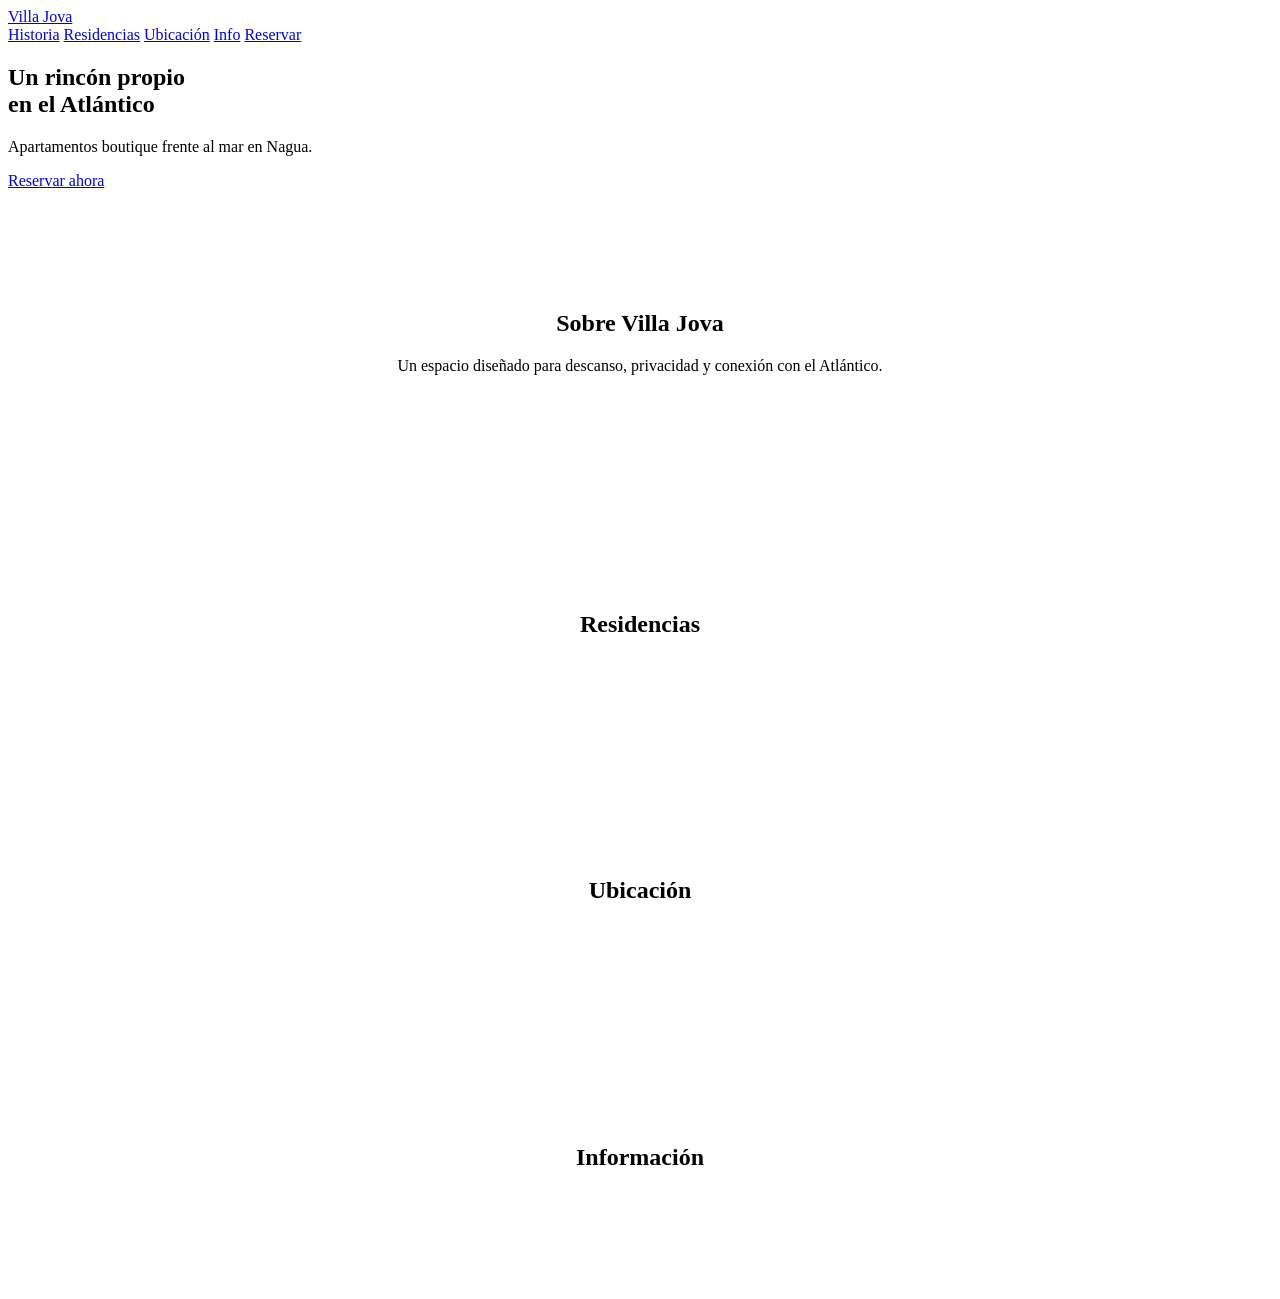
==== index.html @ b53f9304 "Add initial structure to index.html" ====
<body>

  <div id="nav"></div>
  <div id="hero"></div>
  <div id="about"></div>
  <div id="apartments"></div>
  <div id="location"></div>
  <div id="info"></div>

  <script src="assets/js/main.js"></script>

</body>
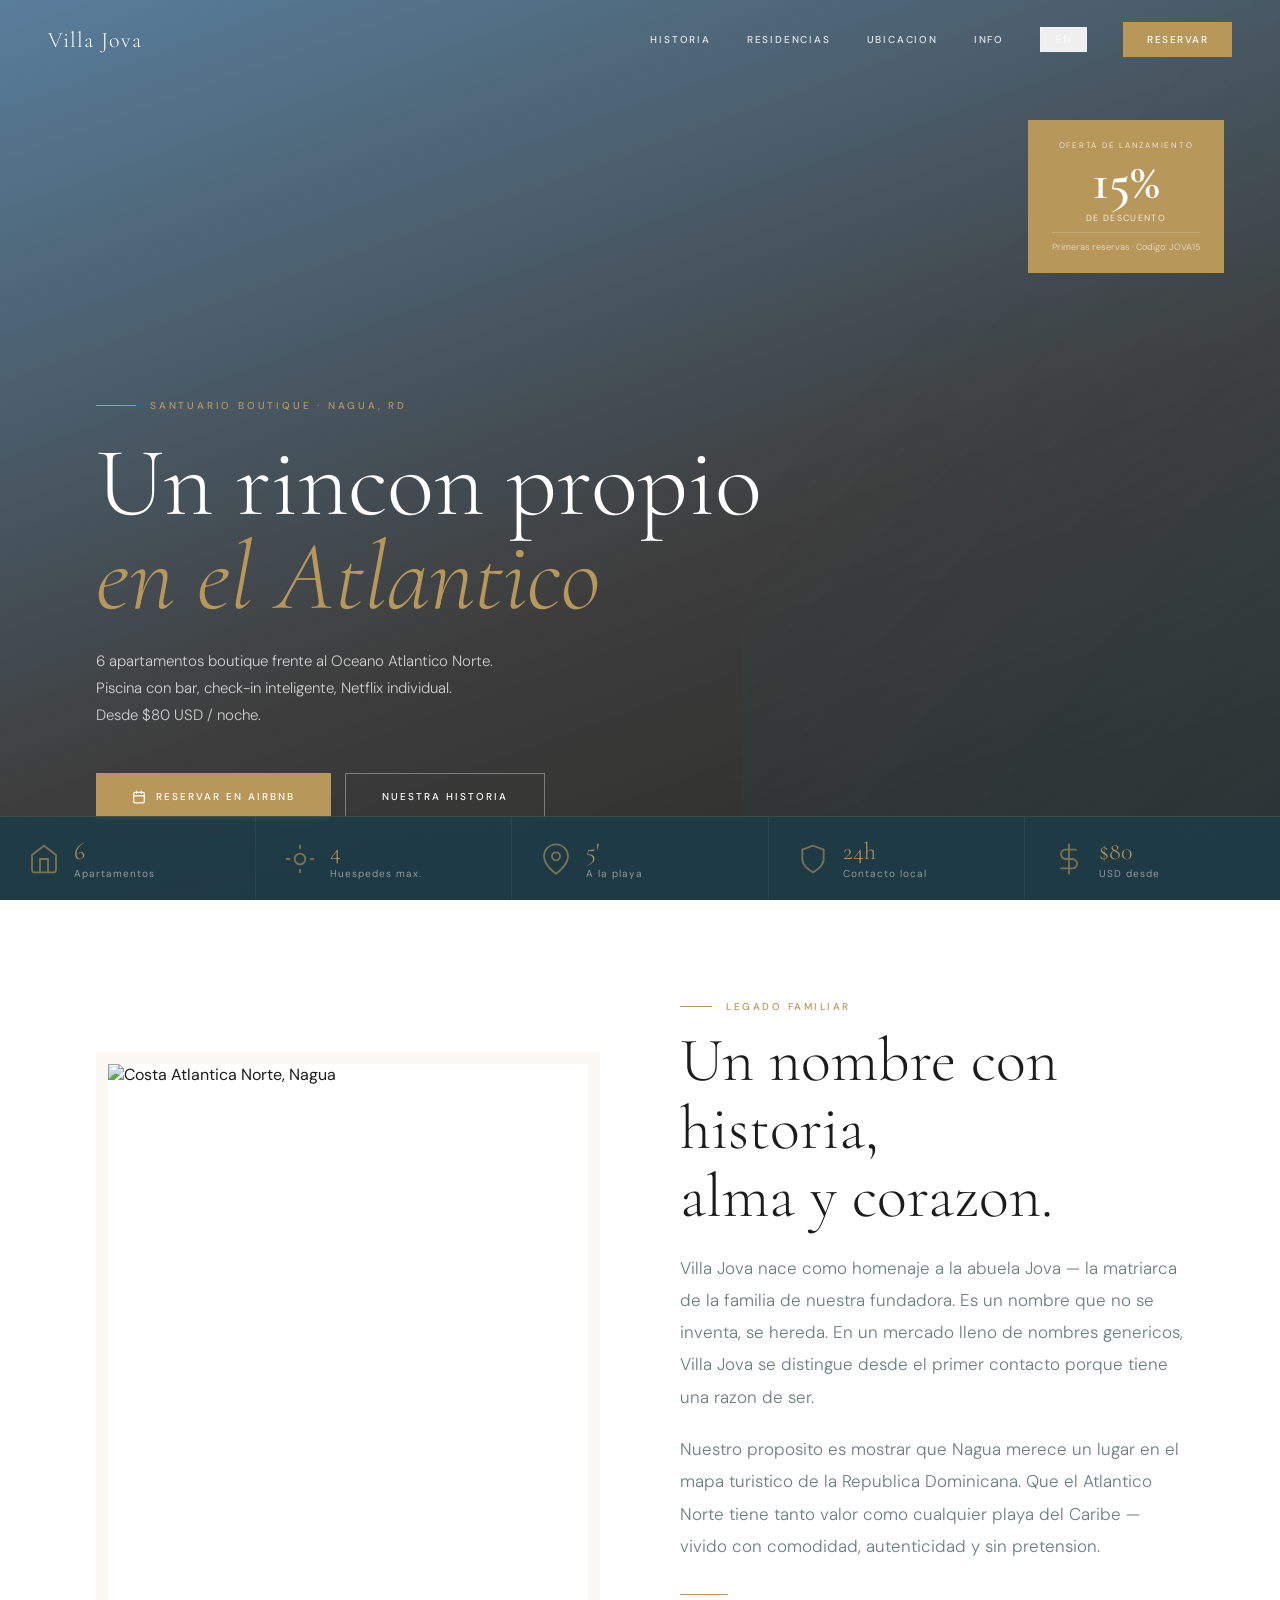
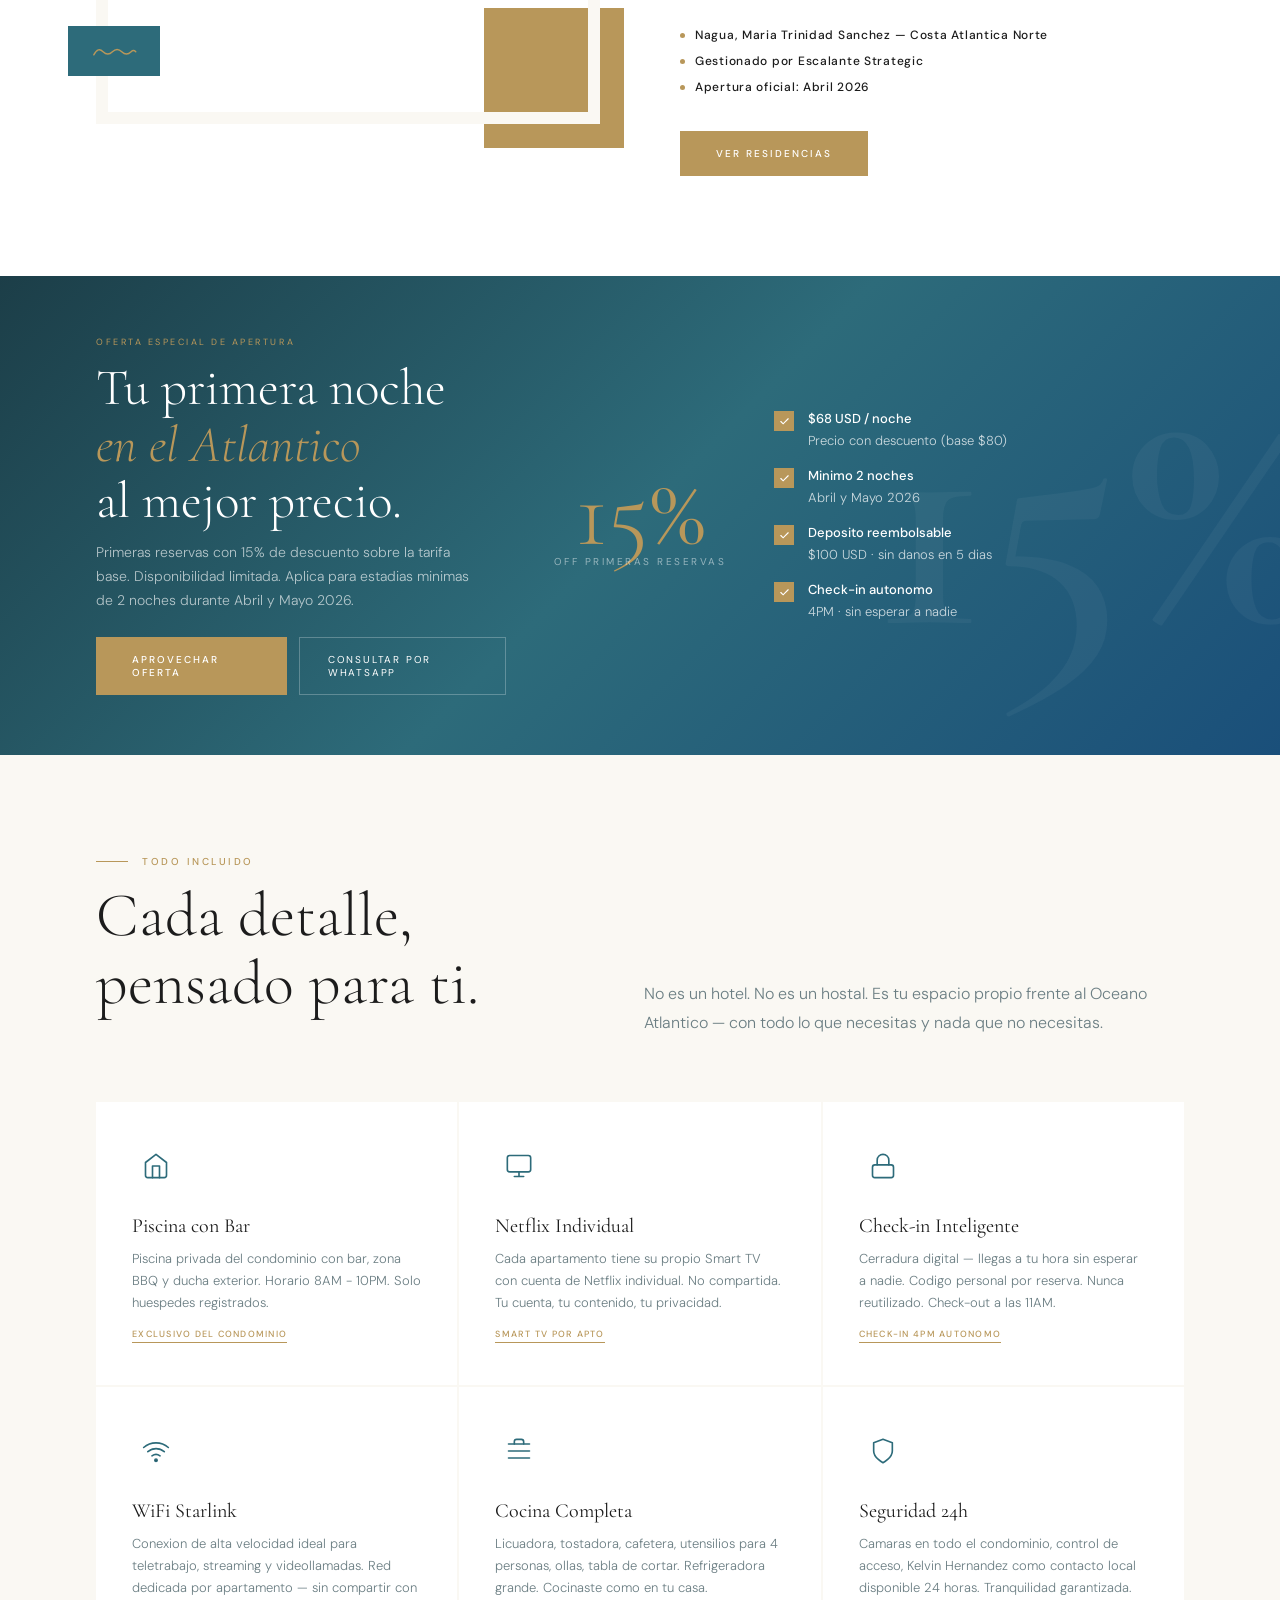
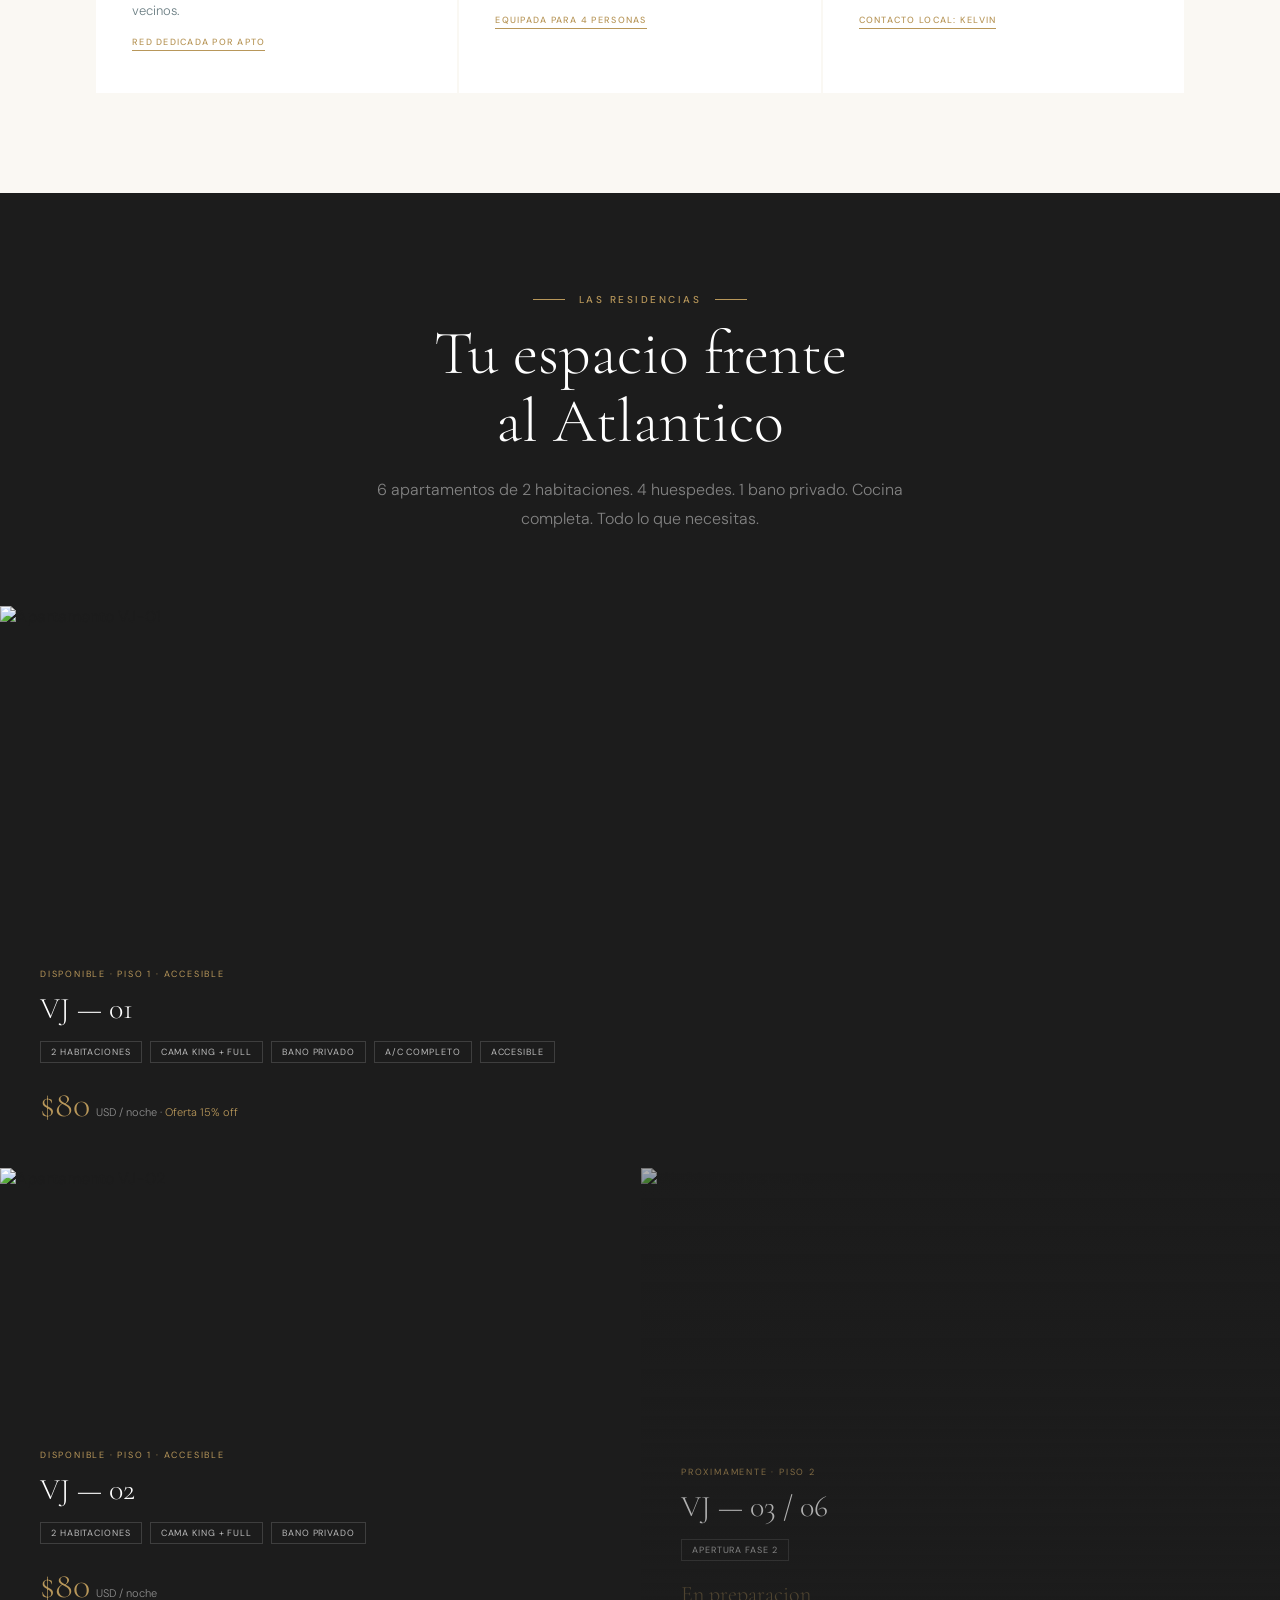
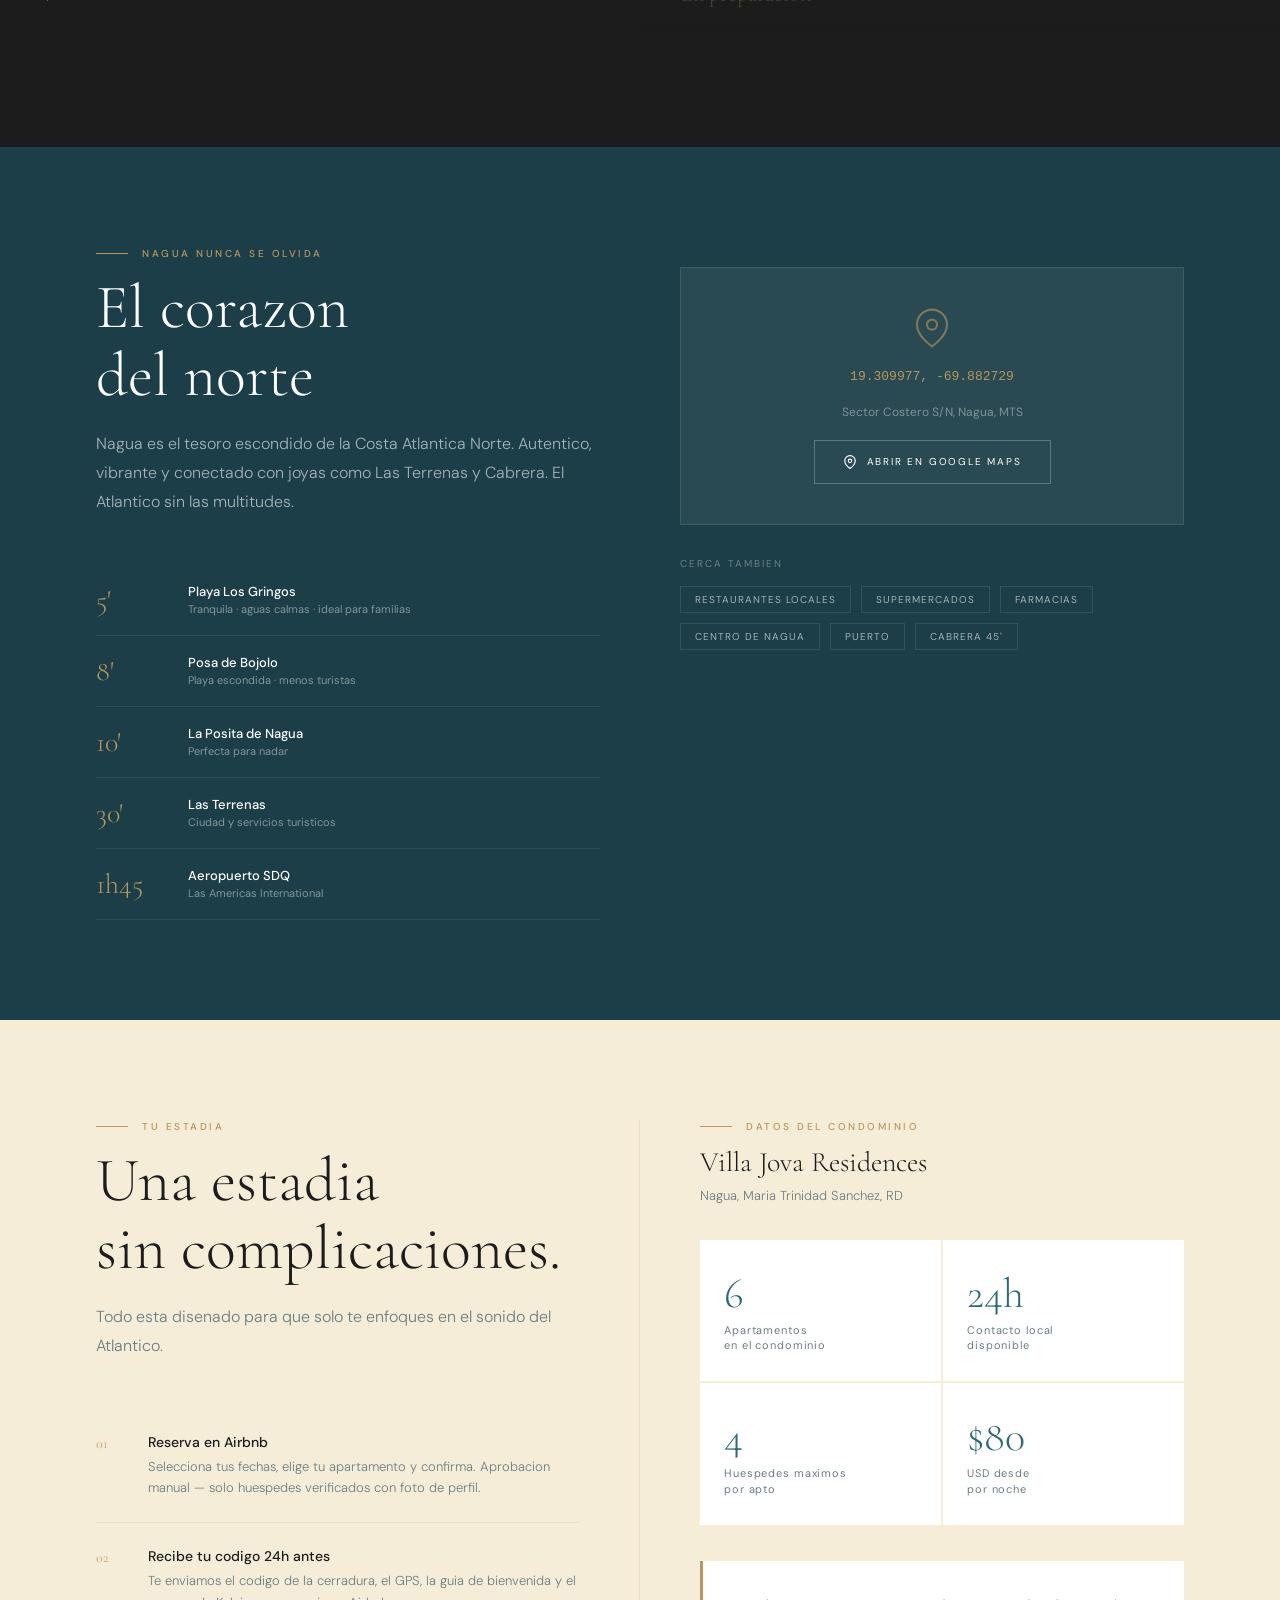
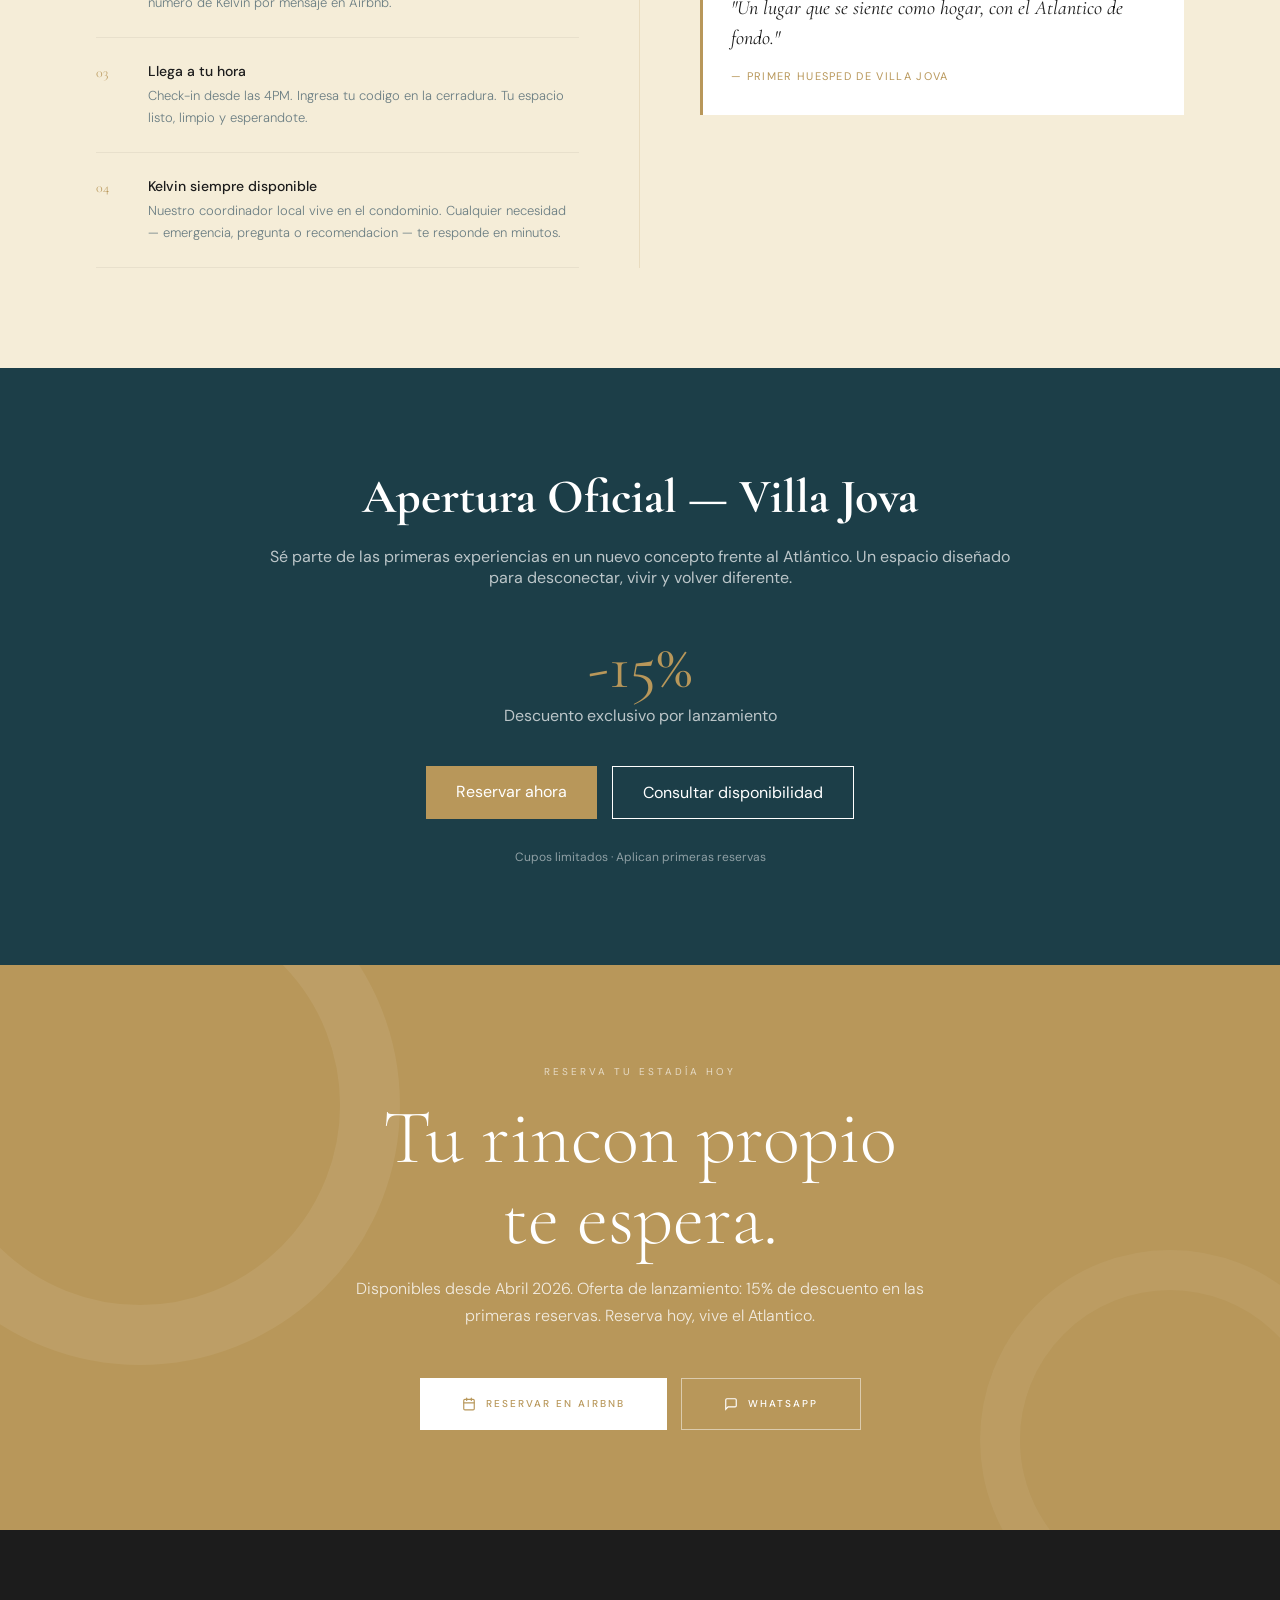
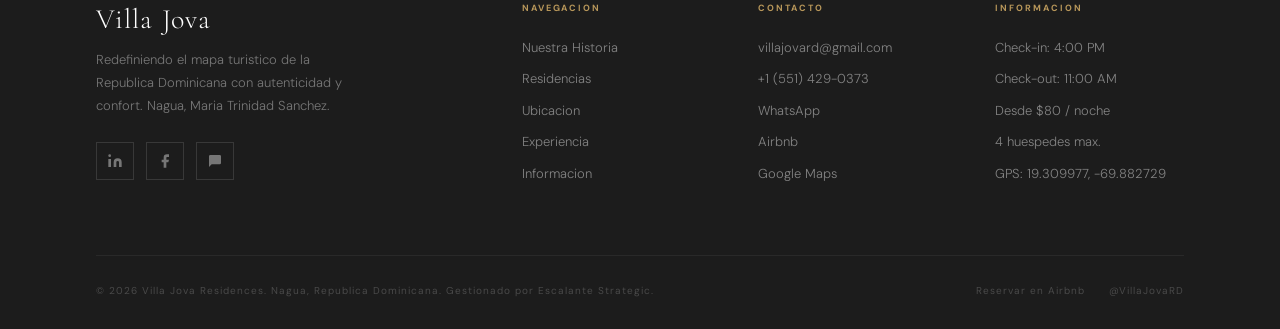
==== commit d5ca8e00: "Update index.html" ====
--- a/index.html
+++ b/index.html
@@ -1,12 +1,1123 @@
+<!DOCTYPE html>
+<html lang="es">
+<head>
+<meta charset="UTF-8">
+<meta name="viewport" content="width=device-width, initial-scale=1.0">
+<title>Villa Jova Residences — Nagua, República Dominicana</title>
+<link href="https://fonts.googleapis.com/css2?family=Cormorant+Garamond:ital,wght@0,300;0,400;0,600;1,300;1,400;1,600&family=DM+Sans:ital,opsz,wght@0,9..40,300;0,9..40,400;0,9..40,500;1,9..40,300&display=swap" rel="stylesheet">
+
+<style>
+:root{
+  --gold:#B8975A; --gold-l:#D4B27A; --gold-d:#8A6E3E;
+  --cream:#FAF8F3; --sand:#F5EDD8;
+  --teal:#2D6B7A; --teal-m:#4A7A8A; --teal-d:#1C3E48;
+  --navy:#1A4F7A; --dark:#1C1C1C; --gray:#6B7E83;
+  --white:#FFFFFF;
+  --serif:'Cormorant Garamond',Georgia,serif;
+  --sans:'DM Sans',system-ui,sans-serif;
+  --ease:cubic-bezier(.25,.46,.45,.94);
+}
+
+*{box-sizing:border-box;margin:0;padding:0}
+html{scroll-behavior:smooth;font-size:16px}
+body{font-family:var(--sans);background:var(--cream);color:var(--dark);overflow-x:hidden;-webkit-font-smoothing:antialiased}
+
+/* ── SCROLLBAR ── */
+::-webkit-scrollbar{width:3px}
+::-webkit-scrollbar-thumb{background:var(--gold)}
+
+/* ── NAV ── */
+#nav{
+  position:fixed;top:0;left:0;right:0;z-index:100;
+  padding:22px 48px;display:flex;align-items:center;justify-content:space-between;
+  transition:all .6s var(--ease);
+}
+#nav.scrolled{
+  background:rgba(250,248,243,.96);backdrop-filter:blur(16px);
+  padding:14px 48px;border-bottom:1px solid rgba(184,151,90,.15);
+}
+.nav-logo{font-family:var(--serif);font-size:22px;font-weight:300;color:var(--white);letter-spacing:.05em;text-decoration:none;transition:color .4s}
+#nav.scrolled .nav-logo{color:var(--dark)}
+.nav-links{display:flex;gap:36px;align-items:center}
+.nav-link{font-size:10px;font-weight:500;letter-spacing:.18em;text-transform:uppercase;color:rgba(255,255,255,.85);text-decoration:none;transition:color .3s;padding:4px 0;position:relative}
+.nav-link::after{content:'';position:absolute;bottom:-2px;left:0;width:0;height:1px;background:var(--gold);transition:width .3s}
+.nav-link:hover::after{width:100%}
+.nav-link:hover{color:var(--gold)}
+#nav.scrolled .nav-link{color:var(--dark)}
+#nav.scrolled .nav-link:hover{color:var(--gold)}
+.nav-lang{font-size:10px;font-weight:500;letter-spacing:.15em;text-transform:uppercase;color:rgba(255,255,255,.6);cursor:pointer;border:1px solid rgba(255,255,255,.25);padding:6px 14px;transition:all .3s}
+.nav-lang:hover{border-color:var(--gold);color:var(--gold)}
+#nav.scrolled .nav-lang{color:var(--dark);border-color:rgba(28,28,28,.2)}
+.nav-cta{font-size:10px;font-weight:500;letter-spacing:.15em;text-transform:uppercase;background:var(--gold);color:var(--white);border:none;padding:11px 24px;cursor:pointer;text-decoration:none;transition:background .3s}
+.nav-cta:hover{background:var(--gold-d)}
+.nav-ham{display:none;flex-direction:column;gap:5px;cursor:pointer;background:none;border:none;padding:4px}
+.nav-ham span{width:22px;height:1.5px;background:var(--white);transition:all .3s;display:block}
+#nav.scrolled .nav-ham span{background:var(--dark)}
+
+/* ── MOBILE MENU ── */
+#mobile-menu{
+  position:fixed;inset:0;background:var(--dark);z-index:200;
+  display:flex;flex-direction:column;align-items:center;justify-content:center;gap:40px;
+  transform:translateX(100%);transition:transform .5s var(--ease);
+}
+#mobile-menu.open{transform:translateX(0)}
+.mobile-link{font-family:var(--serif);font-size:42px;font-weight:300;color:var(--white);text-decoration:none;letter-spacing:.04em;opacity:.7;transition:opacity .3s}
+.mobile-link:hover{opacity:1;color:var(--gold)}
+.mobile-close{position:absolute;top:28px;right:32px;background:none;border:none;color:var(--white);font-size:28px;cursor:pointer;opacity:.6}
+.mobile-close:hover{opacity:1}
+.mobile-socials{display:flex;gap:20px;margin-top:16px}
+.mobile-soc-link{font-size:10px;letter-spacing:.18em;text-transform:uppercase;color:rgba(255,255,255,.4);text-decoration:none;transition:color .3s}
+.mobile-soc-link:hover{color:var(--gold)}
+
+/* ── HERO ── */
+#hero{
+  position:relative;height:100vh;min-height:640px;
+  display:flex;align-items:flex-end;overflow:hidden;
+}
+.hero-bg{
+  position:absolute;inset:0;
+  background:
+    linear-gradient(160deg, rgba(26,79,122,.72) 0%, rgba(28,28,28,.85) 60%, rgba(28,28,28,.95) 100%),
+    url('https://images.unsplash.com/photo-1519046904884-53103b34b206?auto=format&fit=crop&w=2000&q=80') center/cover no-repeat;
+  animation:heroZoom 20s ease-out forwards;
+}
+@keyframes heroZoom{0%{transform:scale(1.08)}100%{transform:scale(1)}}
+
+/* Diagonal teal accent */
+.hero-accent{
+  position:absolute;right:0;bottom:0;width:42%;height:100%;
+  background:linear-gradient(135deg,transparent 35%,rgba(45,107,122,.18) 100%);
+  pointer-events:none;
+}
+/* Wave ornament */
+.hero-wave{position:absolute;bottom:60px;right:56px;opacity:.5}
+
+.hero-inner{
+  position:relative;z-index:2;
+  width:100%;max-width:1200px;margin:0 auto;
+  padding:0 56px 80px;
+}
+.hero-eyebrow{
+  display:flex;align-items:center;gap:14px;margin-bottom:24px;
+  opacity:0;animation:fadeUp .9s var(--ease) .3s forwards;
+}
+.hero-line{width:40px;height:1px;background:var(--gold)}
+.hero-tag{font-size:10px;font-weight:500;letter-spacing:.28em;text-transform:uppercase;color:var(--gold)}
+.hero-title{
+  font-family:var(--serif);font-size:clamp(58px,8vw,98px);font-weight:300;
+  color:var(--white);line-height:.96;margin-bottom:24px;
+  opacity:0;animation:fadeUp .9s var(--ease) .5s forwards;
+}
+.hero-title em{display:block;font-style:italic;color:var(--gold)}
+.hero-sub{
+  font-size:15px;font-weight:300;color:rgba(255,255,255,.75);
+  max-width:400px;line-height:1.8;margin-bottom:44px;
+  opacity:0;animation:fadeUp .9s var(--ease) .7s forwards;
+}
+.hero-ctas{
+  display:flex;gap:14px;flex-wrap:wrap;
+  opacity:0;animation:fadeUp .9s var(--ease) .9s forwards;
+}
+.btn-gold{
+  display:inline-flex;align-items:center;gap:10px;
+  background:var(--gold);color:var(--white);border:none;
+  padding:16px 36px;font-size:10px;font-weight:500;letter-spacing:.2em;text-transform:uppercase;
+  cursor:pointer;text-decoration:none;transition:background .3s;
+}
+.btn-gold:hover{background:var(--gold-d)}
+.btn-outline{
+  display:inline-flex;align-items:center;gap:10px;
+  background:transparent;color:var(--white);
+  border:1px solid rgba(255,255,255,.35);
+  padding:16px 36px;font-size:10px;font-weight:500;letter-spacing:.2em;text-transform:uppercase;
+  cursor:pointer;text-decoration:none;transition:all .3s;
+}
+.btn-outline:hover{border-color:var(--gold);color:var(--gold)}
+
+/* Launch offer badge */
+.launch-badge{
+  position:absolute;top:120px;right:56px;z-index:5;
+  background:var(--gold);padding:20px 24px;text-align:center;
+  animation:fadeIn 1s var(--ease) 1.2s both;
+}
+.launch-badge .lb-tag{font-size:8px;letter-spacing:.22em;text-transform:uppercase;color:rgba(255,255,255,.75);margin-bottom:6px}
+.launch-badge .lb-pct{font-family:var(--serif);font-size:52px;font-weight:600;color:var(--white);line-height:1}
+.launch-badge .lb-off{font-size:9px;letter-spacing:.15em;text-transform:uppercase;color:rgba(255,255,255,.8);margin-top:4px}
+.launch-badge .lb-note{font-size:9px;color:rgba(255,255,255,.6);margin-top:8px;padding-top:8px;border-top:1px solid rgba(255,255,255,.2)}
+
+/* Stats bar */
+.hero-stats{
+  position:absolute;bottom:0;left:0;right:0;z-index:5;
+  background:rgba(28,60,72,.88);backdrop-filter:blur(12px);
+  display:flex;border-top:1px solid rgba(184,151,90,.2);
+}
+.hero-stat{
+  flex:1;padding:20px 28px;display:flex;align-items:center;gap:14px;
+  border-right:1px solid rgba(255,255,255,.06);
+}
+.hero-stat:last-child{border-right:none}
+.hs-icon{width:32px;height:32px;opacity:.6}
+.hs-num{font-family:var(--serif);font-size:24px;font-weight:300;color:var(--gold)}
+.hs-label{font-size:10px;letter-spacing:.1em;color:rgba(255,255,255,.5);margin-top:1px}
+
+@keyframes fadeUp{from{opacity:0;transform:translateY(28px)}to{opacity:1;transform:translateY(0)}}
+@keyframes fadeIn{from{opacity:0}to{opacity:1}}
+
+/* ── SECTIONS COMMON ── */
+.section{padding:100px 0}
+.section-inner{max-width:1200px;margin:0 auto;padding:0 56px}
+.eyebrow{display:flex;align-items:center;gap:14px;margin-bottom:14px}
+.eyebrow-line{width:32px;height:1px;background:var(--gold)}
+.eyebrow-text{font-size:10px;font-weight:500;letter-spacing:.25em;text-transform:uppercase;color:var(--gold)}
+.section-title{font-family:var(--serif);font-size:clamp(40px,5vw,62px);font-weight:300;line-height:1.1;margin-bottom:20px}
+.section-body{font-size:16px;font-weight:300;color:var(--gray);line-height:1.8;max-width:540px}
+
+/* reveal */
+.reveal{opacity:0;transform:translateY(32px);transition:opacity .8s var(--ease),transform .8s var(--ease)}
+.reveal.visible{opacity:1;transform:translateY(0)}
+.reveal-left{opacity:0;transform:translateX(-32px);transition:opacity .8s var(--ease),transform .8s var(--ease)}
+.reveal-left.visible{opacity:1;transform:translateX(0)}
+.reveal-right{opacity:0;transform:translateX(32px);transition:opacity .8s var(--ease),transform .8s var(--ease)}
+.reveal-right.visible{opacity:1;transform:translateX(0)}
+
+/* ── ABOUT / HERITAGE ── */
+#about{background:var(--white)}
+.about-grid{display:grid;grid-template-columns:1fr 1fr;gap:80px;align-items:center}
+.about-img-wrap{position:relative}
+.about-img{
+  width:100%;aspect-ratio:3/4;object-fit:cover;
+  border:12px solid var(--cream);
+  display:block;
+}
+.about-gold-block{position:absolute;bottom:-24px;right:-24px;width:140px;height:140px;background:var(--gold);z-index:-1}
+.about-content .section-title{color:var(--dark)}
+.about-text{font-size:17px;font-weight:300;color:var(--gray);line-height:1.9;margin-bottom:20px}
+.about-divider{width:48px;height:1px;background:var(--gold);margin:32px 0}
+.about-detail{display:flex;align-items:center;gap:10px;margin-bottom:10px}
+.about-detail-dot{width:5px;height:5px;border-radius:50%;background:var(--gold);flex-shrink:0}
+.about-detail-text{font-size:12px;letter-spacing:.06em;color:var(--dark);font-weight:500}
+
+/* ── LAUNCH OFFER BANNER ── */
+#launch{
+  background:linear-gradient(135deg,var(--teal-d) 0%,var(--teal) 50%,var(--navy) 100%);
+  padding:60px 0;position:relative;overflow:hidden;
+}
+#launch::before{
+  content:'15%';font-family:var(--serif);font-size:340px;font-weight:600;
+  color:rgba(255,255,255,.04);position:absolute;right:-40px;top:50%;
+  transform:translateY(-50%);line-height:1;pointer-events:none;
+}
+.launch-inner{
+  max-width:1200px;margin:0 auto;padding:0 56px;
+  display:grid;grid-template-columns:1fr auto 1fr;gap:48px;align-items:center;
+}
+.launch-left{}
+.launch-tag{font-size:9px;letter-spacing:.28em;text-transform:uppercase;color:var(--gold);margin-bottom:12px;display:block}
+.launch-title{font-family:var(--serif);font-size:clamp(32px,4vw,52px);font-weight:300;color:var(--white);line-height:1.1;margin-bottom:12px}
+.launch-title em{font-style:italic;color:var(--gold)}
+.launch-desc{font-size:14px;font-weight:300;color:rgba(255,255,255,.65);line-height:1.7;max-width:380px}
+.launch-center{text-align:center}
+.launch-pct{font-family:var(--serif);font-size:100px;font-weight:300;color:var(--gold);line-height:1}
+.launch-off{font-size:10px;letter-spacing:.25em;text-transform:uppercase;color:rgba(255,255,255,.5);margin-top:-8px}
+.launch-right{display:flex;flex-direction:column;gap:16px;align-items:flex-start}
+.launch-item{display:flex;align-items:flex-start;gap:14px}
+.launch-item-icon{width:20px;height:20px;background:var(--gold);flex-shrink:0;margin-top:2px;display:flex;align-items:center;justify-content:center}
+.launch-item-icon svg{width:11px;height:11px;stroke:var(--white);fill:none;stroke-width:2.5;stroke-linecap:round}
+.launch-item-text{font-size:13px;font-weight:300;color:rgba(255,255,255,.75);line-height:1.5}
+.launch-item-text strong{display:block;color:var(--white);font-weight:500;margin-bottom:2px}
+.launch-cta-wrap{display:flex;gap:12px;margin-top:24px}
+
+/* ── AMENITIES ── */
+#amenities{background:var(--cream)}
+.amenities-header{display:flex;justify-content:space-between;align-items:flex-end;margin-bottom:64px}
+.amenities-header .section-body{margin-bottom:0}
+.amenities-grid{display:grid;grid-template-columns:repeat(3,1fr);gap:2px}
+.amenity-card{
+  background:var(--white);padding:40px 36px;
+  border-bottom:2px solid transparent;
+  transition:border-color .3s,background .4s,transform .4s;
+  cursor:default;position:relative;overflow:hidden;
+}
+.amenity-card::before{
+  content:'';position:absolute;bottom:0;left:0;right:0;height:2px;
+  background:var(--gold);transform:scaleX(0);transform-origin:left;
+  transition:transform .4s var(--ease);
+}
+.amenity-card:hover::before{transform:scaleX(1)}
+.amenity-card:hover{transform:translateY(-4px)}
+.amenity-icon{
+  width:48px;height:48px;margin-bottom:24px;
+  display:flex;align-items:center;justify-content:center;
+}
+.amenity-icon svg{width:28px;height:28px;stroke:var(--teal);fill:none;stroke-width:1.4;stroke-linecap:round;stroke-linejoin:round}
+.amenity-title{font-family:var(--serif);font-size:20px;font-weight:400;color:var(--dark);margin-bottom:10px}
+.amenity-text{font-size:13px;font-weight:300;color:var(--gray);line-height:1.7}
+.amenity-highlight{
+  display:inline-block;margin-top:14px;
+  font-size:9px;font-weight:500;letter-spacing:.14em;text-transform:uppercase;
+  color:var(--gold);border-bottom:1px solid var(--gold);padding-bottom:2px;
+}
+
+/* ── APARTMENTS ── */
+#apartments{background:var(--dark);padding:100px 0}
+.apts-header{text-align:center;margin-bottom:72px}
+.apts-header .section-title{color:var(--white)}
+.apts-header .section-body{color:rgba(255,255,255,.5);margin:0 auto}
+.apts-grid{display:grid;grid-template-columns:1fr 1fr;gap:2px}
+.apt-card{position:relative;overflow:hidden;aspect-ratio:4/3}
+.apt-img{width:100%;height:100%;object-fit:cover;transition:transform 6s var(--ease)}
+.apt-card:hover .apt-img{transform:scale(1.06)}
+.apt-overlay{
+  position:absolute;inset:0;
+  background:linear-gradient(0deg,rgba(28,28,28,.92) 0%,rgba(28,28,28,.3) 50%,transparent 100%);
+}
+.apt-content{position:absolute;bottom:0;left:0;right:0;padding:40px}
+.apt-tag{font-size:9px;letter-spacing:.2em;text-transform:uppercase;color:var(--gold);margin-bottom:10px}
+.apt-name{font-family:var(--serif);font-size:30px;font-weight:300;color:var(--white);margin-bottom:14px}
+.apt-features{display:flex;flex-wrap:wrap;gap:8px;margin-bottom:20px}
+.apt-feat{
+  font-size:9px;letter-spacing:.1em;text-transform:uppercase;
+  color:rgba(255,255,255,.7);
+  border:1px solid rgba(255,255,255,.15);
+  padding:4px 10px;
+}
+.apt-price{
+  display:flex;align-items:baseline;gap:6px;
+}
+.apt-price-num{font-family:var(--serif);font-size:36px;font-weight:300;color:var(--gold)}
+.apt-price-label{font-size:11px;color:rgba(255,255,255,.5);font-weight:300}
+.apt-book{
+  position:absolute;top:28px;right:28px;
+  background:var(--gold);color:var(--white);
+  font-size:9px;letter-spacing:.16em;text-transform:uppercase;
+  padding:10px 18px;text-decoration:none;
+  opacity:0;transform:translateY(-8px);
+  transition:opacity .3s,transform .3s;
+}
+.apt-card:hover .apt-book{opacity:1;transform:translateY(0)}
+/* Full-width feature apt */
+.apt-card.featured{grid-column:span 2;aspect-ratio:16/7}
+.apt-card.coming{opacity:.65}
+
+/* ── LOCATION ── */
+#location{background:var(--teal-d);padding:100px 0;overflow:hidden;position:relative}
+#location::after{
+  content:'';position:absolute;right:-100px;top:0;bottom:0;width:50%;
+  background:url('https://images.unsplash.com/photo-1519046904884-53103b34b206?auto=format&fit=crop&w=1200&q=80') center/cover no-repeat;
+  opacity:.22;
+}
+.loc-grid{display:grid;grid-template-columns:1fr 1fr;gap:80px;align-items:start;position:relative;z-index:2}
+.loc-left .section-title{color:var(--white)}
+.loc-left .section-body{color:rgba(255,255,255,.6)}
+.loc-beaches{margin-top:48px;display:flex;flex-direction:column;gap:0}
+.beach-item{
+  display:flex;align-items:center;gap:20px;
+  padding:18px 0;border-bottom:1px solid rgba(255,255,255,.08);
+}
+.beach-time{
+  font-family:var(--serif);font-size:28px;font-weight:300;
+  color:var(--gold);min-width:72px;
+}
+.beach-name{font-size:13px;font-weight:500;color:var(--white)}
+.beach-desc{font-size:11px;color:rgba(255,255,255,.45);margin-top:2px}
+.loc-right{padding-top:20px}
+.loc-map-placeholder{
+  background:rgba(255,255,255,.06);border:1px solid rgba(255,255,255,.1);
+  padding:40px;text-align:center;margin-bottom:28px;
+}
+.map-pin-icon{margin:0 auto 16px;width:40px;height:40px;opacity:.6}
+.map-coords{font-family:'Courier New',monospace;font-size:13px;color:var(--gold);margin-bottom:20px}
+.btn-teal-outline{
+  display:inline-flex;align-items:center;gap:10px;
+  border:1px solid rgba(255,255,255,.25);color:var(--white);
+  font-size:10px;letter-spacing:.18em;text-transform:uppercase;
+  padding:14px 28px;text-decoration:none;transition:all .3s;background:none;cursor:pointer;
+}
+.btn-teal-outline:hover{border-color:var(--gold);color:var(--gold)}
+.loc-near{margin-top:32px}
+.loc-near-title{font-size:10px;letter-spacing:.2em;text-transform:uppercase;color:rgba(255,255,255,.35);margin-bottom:16px}
+.loc-near-items{display:flex;flex-wrap:wrap;gap:10px}
+.loc-pill{
+  font-size:10px;letter-spacing:.1em;text-transform:uppercase;
+  color:rgba(255,255,255,.6);border:1px solid rgba(255,255,255,.1);
+  padding:6px 14px;
+}
+
+/* ── EXPERIENCE ── */
+#experience{background:var(--sand);padding:100px 0}
+.exp-grid{display:grid;grid-template-columns:1fr 1fr;gap:0}
+.exp-left{padding-right:60px;border-right:1px solid rgba(184,151,90,.2)}
+.exp-steps{margin-top:48px;display:flex;flex-direction:column;gap:0}
+.exp-step{
+  display:flex;gap:24px;padding:24px 0;
+  border-bottom:1px solid rgba(28,28,28,.06);
+  transition:padding-left .3s;
+}
+.exp-step:hover{padding-left:8px}
+.exp-step-num{
+  font-family:var(--serif);font-size:14px;font-weight:300;
+  color:var(--gold);min-width:28px;padding-top:2px;
+}
+.exp-step-title{font-size:14px;font-weight:500;color:var(--dark);margin-bottom:5px}
+.exp-step-text{font-size:13px;font-weight:300;color:var(--gray);line-height:1.65}
+.exp-right{padding-left:60px;display:flex;flex-direction:column;gap:0}
+.exp-right .eyebrow{margin-bottom:12px}
+.exp-facts{margin-top:36px;display:grid;grid-template-columns:1fr 1fr;gap:2px}
+.exp-fact{background:var(--white);padding:28px 24px}
+.exp-fact-num{font-family:var(--serif);font-size:42px;font-weight:300;color:var(--teal)}
+.exp-fact-label{font-size:11px;letter-spacing:.08em;color:var(--gray);margin-top:4px;line-height:1.4}
+.guest-msg{
+  margin-top:36px;background:var(--white);padding:32px 28px;
+  border-left:3px solid var(--gold);
+}
+.gm-quote{font-family:var(--serif);font-size:20px;font-style:italic;color:var(--dark);line-height:1.5;margin-bottom:16px}
+.gm-author{font-size:11px;letter-spacing:.12em;text-transform:uppercase;color:var(--gold)}
+
+/* ── TESTIMONIALS ── */
+#reviews{background:var(--dark);padding:80px 0}
+.reviews-grid{display:grid;grid-template-columns:repeat(3,1fr);gap:2px}
+.review-card{background:rgba(255,255,255,.04);padding:40px 32px;border-top:1px solid rgba(184,151,90,.0);transition:border-color .3s,background .3s}
+.review-card:hover{background:rgba(255,255,255,.07);border-top-color:var(--gold)}
+.review-stars{display:flex;gap:4px;margin-bottom:20px}
+.star{width:12px;height:12px;fill:var(--gold)}
+.review-text{font-family:var(--serif);font-size:18px;font-style:italic;font-weight:300;color:rgba(255,255,255,.8);line-height:1.6;margin-bottom:24px}
+.review-author{font-size:10px;letter-spacing:.15em;text-transform:uppercase;color:var(--gold)}
+.review-city{font-size:10px;color:rgba(255,255,255,.3);margin-top:3px}
+.reviews-cta{text-align:center;margin-top:48px}
+.reviews-note{font-size:12px;color:rgba(255,255,255,.3);margin-top:12px}
+
+/* ── INFO GRID FOR GUESTS ── */
+#info{background:var(--cream);padding:100px 0}
+.info-grid{display:grid;grid-template-columns:repeat(4,1fr);gap:2px}
+.info-card{background:var(--white);padding:36px 28px}
+.info-card-icon{width:36px;height:36px;margin-bottom:20px}
+.info-card-icon svg{width:36px;height:36px;stroke:var(--teal);fill:none;stroke-width:1.3;stroke-linecap:round}
+.info-card-title{font-family:var(--serif);font-size:18px;color:var(--dark);margin-bottom:14px}
+.info-item{display:flex;justify-content:space-between;align-items:baseline;padding:6px 0;border-bottom:1px solid var(--sand)}
+.info-item:last-child{border-bottom:none}
+.info-label{font-size:11px;font-weight:300;color:var(--gray)}
+.info-value{font-size:11px;font-weight:500;color:var(--dark);text-align:right}
+.info-value.gold{color:var(--gold)}
+.info-value.red{color:#A32D2D}
+
+/* ── CTA ── */
+#cta{
+  background:var(--gold);padding:100px 0;
+  position:relative;overflow:hidden;text-align:center;
+}
+#cta::before{
+  content:'';position:absolute;top:-120px;left:-120px;
+  width:400px;height:400px;border-radius:50%;
+  border:60px solid rgba(255,255,255,.07);pointer-events:none;
+}
+#cta::after{
+  content:'';position:absolute;bottom:-100px;right:-80px;
+  width:300px;height:300px;border-radius:50%;
+  border:40px solid rgba(255,255,255,.05);pointer-events:none;
+}
+.cta-inner{position:relative;z-index:2;max-width:720px;margin:0 auto;padding:0 48px}
+.cta-eyebrow{font-size:10px;letter-spacing:.3em;text-transform:uppercase;color:rgba(255,255,255,.65);margin-bottom:20px}
+.cta-title{font-family:var(--serif);font-size:clamp(48px,6vw,80px);font-weight:300;color:var(--white);line-height:1.05;margin-bottom:16px}
+.cta-sub{font-size:16px;font-weight:300;color:rgba(255,255,255,.8);margin-bottom:48px;line-height:1.7}
+.cta-btns{display:flex;gap:14px;justify-content:center;flex-wrap:wrap}
+.btn-white{
+  display:inline-flex;align-items:center;gap:10px;
+  background:var(--white);color:var(--gold);
+  border:none;padding:18px 42px;
+  font-size:10px;font-weight:500;letter-spacing:.2em;text-transform:uppercase;
+  cursor:pointer;text-decoration:none;transition:all .3s;
+}
+.btn-white:hover{background:var(--dark);color:var(--white)}
+.btn-white-outline{
+  display:inline-flex;align-items:center;gap:10px;
+  background:transparent;color:var(--white);
+  border:1px solid rgba(255,255,255,.5);
+  padding:18px 42px;
+  font-size:10px;font-weight:500;letter-spacing:.2em;text-transform:uppercase;
+  cursor:pointer;text-decoration:none;transition:all .3s;
+}
+.btn-white-outline:hover{background:rgba(255,255,255,.1)}
+.cta-timer{margin-top:32px;font-size:12px;color:rgba(255,255,255,.5)}
+.cta-timer strong{color:var(--white)}
+
+/* ── FOOTER ── */
+footer{background:var(--dark);padding:72px 0 32px}
+.footer-inner{max-width:1200px;margin:0 auto;padding:0 56px}
+.footer-grid{display:grid;grid-template-columns:2fr 1fr 1fr 1fr;gap:48px;margin-bottom:60px}
+.footer-brand .brand-name{font-family:var(--serif);font-size:28px;font-weight:300;color:var(--white);letter-spacing:.04em;margin-bottom:12px}
+.footer-brand .brand-tagline{font-size:13px;font-weight:300;color:rgba(255,255,255,.4);line-height:1.8;margin-bottom:24px;max-width:260px}
+.footer-socials{display:flex;gap:12px}
+.social-btn{
+  width:38px;height:38px;border:1px solid rgba(255,255,255,.12);
+  display:flex;align-items:center;justify-content:center;
+  color:rgba(255,255,255,.4);text-decoration:none;
+  transition:all .3s;
+}
+.social-btn:hover{border-color:var(--gold);color:var(--gold)}
+.social-btn svg{width:16px;height:16px;fill:currentColor}
+.footer-col h4{font-size:9px;letter-spacing:.22em;text-transform:uppercase;color:var(--gold);margin-bottom:24px}
+.footer-col ul{list-style:none}
+.footer-col li{margin-bottom:12px}
+.footer-col a,.footer-col span{font-size:13px;font-weight:300;color:rgba(255,255,255,.45);text-decoration:none;transition:color .3s;display:block;line-height:1.5}
+.footer-col a:hover{color:var(--gold)}
+.footer-bottom{
+  padding-top:28px;border-top:1px solid rgba(255,255,255,.06);
+  display:flex;justify-content:space-between;align-items:center;flex-wrap:wrap;gap:16px;
+}
+.footer-copy{font-size:10px;letter-spacing:.1em;color:rgba(255,255,255,.2)}
+.footer-links{display:flex;gap:24px}
+.footer-links a{font-size:10px;letter-spacing:.1em;color:rgba(255,255,255,.2);text-decoration:none;transition:color .3s}
+.footer-links a:hover{color:var(--gold)}
+
+/* ── LANGUAGE TOGGLE ── */
+.lang-active{color:var(--gold)!important}
+
+/* ── RESPONSIVE ── */
+@media(max-width:900px){
+  #nav{padding:18px 24px}
+  #nav.scrolled{padding:12px 24px}
+  .nav-links{display:none}
+  .nav-ham{display:flex}
+  .hero-inner{padding:0 24px 140px}
+  .launch-badge{top:80px;right:24px;padding:14px 18px}
+  .launch-badge .lb-pct{font-size:38px}
+  .hero-stats{flex-wrap:wrap}
+  .hero-stat{flex:0 0 50%}
+  .section-inner{padding:0 24px}
+  .about-grid,.loc-grid,.exp-grid,.apts-grid{grid-template-columns:1fr}
+  .apt-card.featured{grid-column:span 1}
+  .amenities-grid{grid-template-columns:1fr 1fr}
+  .info-grid{grid-template-columns:1fr 1fr}
+  .reviews-grid{grid-template-columns:1fr}
+  .footer-grid{grid-template-columns:1fr 1fr}
+  .launch-inner{grid-template-columns:1fr;text-align:center}
+  .launch-center{order:-1}
+  .launch-right{align-items:center}
+  .launch-desc{margin:0 auto}
+  .exp-grid{grid-template-columns:1fr}
+  .exp-left{padding-right:0;border-right:none;border-bottom:1px solid rgba(184,151,90,.2);padding-bottom:40px;margin-bottom:40px}
+  .exp-right{padding-left:0}
+  .exp-facts{grid-template-columns:repeat(4,1fr)}
+  .about-gold-block{display:none}
+  .hero-stats .hs-label{display:none}
+}
+@media(max-width:600px){
+  .amenities-grid{grid-template-columns:1fr}
+  .info-grid{grid-template-columns:1fr}
+  .footer-grid{grid-template-columns:1fr}
+  .exp-facts{grid-template-columns:1fr 1fr}
+  .hero-title{font-size:52px}
+  .launch-badge{display:none}
+}
+
+/* ── WAVE SVG ── */
+.wave-ornament{width:56px;height:18px;display:block}
+</style>
+</head>
 <body>
 
-  <div id="nav"></div>
-  <div id="hero"></div>
-  <div id="about"></div>
-  <div id="apartments"></div>
-  <div id="location"></div>
-  <div id="info"></div>
-
-  <script src="assets/js/main.js"></script>
-
+<!-- NAV -->
+<nav id="nav">
+  <a href="#hero" class="nav-logo">Villa Jova</a>
+  <div class="nav-links">
+    <a href="#about" class="nav-link" data-es="Historia" data-en="Story">Historia</a>
+    <a href="#apartments" class="nav-link" data-es="Residencias" data-en="Residences">Residencias</a>
+    <a href="#location" class="nav-link" data-es="Ubicacion" data-en="Location">Ubicacion</a>
+    <a href="#info" class="nav-link" data-es="Info" data-en="Info">Info</a>
+    <button class="nav-lang" onclick="toggleLang()" id="lang-btn">EN</button>
+    <a href="https://www.airbnb.com/p/villajovardnagua" target="_blank" class="nav-cta" data-es="Reservar" data-en="Book Now">Reservar</a>
+  </div>
+  <button class="nav-ham" onclick="toggleMenu()" id="ham-btn" aria-label="Menu">
+    <span></span><span></span><span></span>
+  </button>
+</nav>
+
+<!-- MOBILE MENU -->
+<div id="mobile-menu">
+  <button class="mobile-close" onclick="toggleMenu()">&#215;</button>
+  <a href="#about" class="mobile-link" onclick="toggleMenu()" data-es="Historia" data-en="Story">Historia</a>
+  <a href="#apartments" class="mobile-link" onclick="toggleMenu()" data-es="Residencias" data-en="Residences">Residencias</a>
+  <a href="#location" class="mobile-link" onclick="toggleMenu()" data-es="Ubicacion" data-en="Location">Ubicacion</a>
+  <a href="#info" class="mobile-link" onclick="toggleMenu()" data-es="Info" data-en="Info">Info</a>
+  <a href="https://www.airbnb.com/p/villajovardnagua" target="_blank" class="btn-gold" style="margin-top:20px" data-es="Reservar en Airbnb" data-en="Book on Airbnb">Reservar en Airbnb</a>
+  <div class="mobile-socials">
+    <a href="https://www.instagram.com/villajovard/" target="_blank" class="mobile-soc-link">Instagram</a>
+    <a href="https://www.facebook.com/profile.php?id=61575357700100" target="_blank" class="mobile-soc-link">Facebook</a>
+    <a href="https://wa.me/15514290373" target="_blank" class="mobile-soc-link">WhatsApp</a>
+  </div>
+</div>
+
+<!-- HERO -->
+<section id="hero">
+  <div class="hero-bg"></div>
+  <div class="hero-accent"></div>
+
+  <!-- Launch offer badge -->
+  <div class="launch-badge reveal">
+    <div class="lb-tag" data-es="Oferta de Lanzamiento" data-en="Launch Offer">Oferta de Lanzamiento</div>
+    <div class="lb-pct">15%</div>
+    <div class="lb-off" data-es="de descuento" data-en="off">de descuento</div>
+    <div class="lb-note" data-es="Primeras reservas · Codigo: JOVA15" data-en="First bookings · Code: JOVA15">Primeras reservas · Codigo: JOVA15</div>
+  </div>
+
+  <!-- Wave ornament -->
+  <div class="hero-wave">
+    <svg class="wave-ornament" viewBox="0 0 56 18" fill="none" xmlns="http://www.w3.org/2000/svg">
+      <path d="M2 14C6 6 10 6 14 10C18 14 22 14 26 10C30 6 34 6 38 10C42 14 46 14 50 10C52 8 54 8 56 10" stroke="#B8975A" stroke-width="1.5" stroke-linecap="round"/>
+    </svg>
+  </div>
+
+  <div class="hero-inner">
+    <div class="hero-eyebrow">
+      <div class="hero-line"></div>
+      <span class="hero-tag" data-es="Santuario Boutique · Nagua, RD" data-en="Boutique Sanctuary · Nagua, DR">Santuario Boutique · Nagua, RD</span>
+    </div>
+    <h1 class="hero-title" data-es="Un rincon propio<br><em>en el Atlantico</em>" data-en="Where the Atlantic<br><em>meets home</em>">Un rincon propio<br><em>en el Atlantico</em></h1>
+    <p class="hero-sub" data-es="6 apartamentos boutique frente al Oceano Atlantico Norte. Piscina con bar, check-in inteligente, Netflix individual. Desde $80 USD / noche." data-en="6 boutique apartments on the North Atlantic Ocean. Pool with bar, smart check-in, individual Netflix. From $80 USD / night.">6 apartamentos boutique frente al Oceano Atlantico Norte. Piscina con bar, check-in inteligente, Netflix individual. Desde $80 USD / noche.</p>
+    <div class="hero-ctas">
+      <a href="https://www.airbnb.com/p/villajovardnagua" target="_blank" class="btn-gold" data-es="Reservar en Airbnb" data-en="Book on Airbnb">
+        <svg width="14" height="14" viewBox="0 0 24 24" fill="none" stroke="currentColor" stroke-width="2" stroke-linecap="round"><rect x="3" y="4" width="18" height="18" rx="2"/><line x1="16" y1="2" x2="16" y2="6"/><line x1="8" y1="2" x2="8" y2="6"/><line x1="3" y1="10" x2="21" y2="10"/></svg>
+        Reservar en Airbnb
+      </a>
+      <a href="#about" class="btn-outline" data-es="Nuestra Historia" data-en="Our Story">Nuestra Historia</a>
+    </div>
+  </div>
+
+  <!-- Stats bar -->
+  <div class="hero-stats">
+    <div class="hero-stat">
+      <svg class="hs-icon" viewBox="0 0 24 24" fill="none" stroke="#B8975A" stroke-width="1.4" stroke-linecap="round"><path d="M3 9l9-7 9 7v11a2 2 0 0 1-2 2H5a2 2 0 0 1-2-2z"/><polyline points="9 22 9 12 15 12 15 22"/></svg>
+      <div><div class="hs-num">6</div><div class="hs-label" data-es="Apartamentos" data-en="Apartments">Apartamentos</div></div>
+    </div>
+    <div class="hero-stat">
+      <svg class="hs-icon" viewBox="0 0 24 24" fill="none" stroke="#B8975A" stroke-width="1.4" stroke-linecap="round"><circle cx="12" cy="12" r="4"/><path d="M12 2v2M12 20v2M2 12h2M20 12h2"/></svg>
+      <div><div class="hs-num">4</div><div class="hs-label" data-es="Huespedes max." data-en="Guests max.">Huespedes max.</div></div>
+    </div>
+    <div class="hero-stat">
+      <svg class="hs-icon" viewBox="0 0 24 24" fill="none" stroke="#B8975A" stroke-width="1.4" stroke-linecap="round"><path d="M21 10c0 7-9 13-9 13s-9-6-9-13a9 9 0 0 1 18 0z"/><circle cx="12" cy="10" r="3"/></svg>
+      <div><div class="hs-num">5'</div><div class="hs-label" data-es="A la playa" data-en="To the beach">A la playa</div></div>
+    </div>
+    <div class="hero-stat">
+      <svg class="hs-icon" viewBox="0 0 24 24" fill="none" stroke="#B8975A" stroke-width="1.4" stroke-linecap="round"><path d="M12 22s8-4 8-10V5l-8-3-8 3v7c0 6 8 10 8 10z"/></svg>
+      <div><div class="hs-num">24h</div><div class="hs-label" data-es="Contacto local" data-en="Local contact">Contacto local</div></div>
+    </div>
+    <div class="hero-stat">
+      <svg class="hs-icon" viewBox="0 0 24 24" fill="none" stroke="#B8975A" stroke-width="1.4" stroke-linecap="round"><line x1="12" y1="1" x2="12" y2="23"/><path d="M17 5H9.5a3.5 3.5 0 0 0 0 7h5a3.5 3.5 0 0 1 0 7H6"/></svg>
+      <div><div class="hs-num">$80</div><div class="hs-label" data-es="USD desde" data-en="USD from">USD desde</div></div>
+    </div>
+  </div>
+</section>
+
+<!-- ABOUT / HERITAGE -->
+<section id="about" class="section" style="background:var(--white);padding:100px 0">
+  <div class="section-inner">
+    <div class="about-grid">
+      <div class="about-img-wrap reveal-left">
+        <img src="https://images.unsplash.com/photo-1507525428034-b723cf961d3e?auto=format&fit=crop&w=800&q=80" alt="Costa Atlantica Norte, Nagua" class="about-img"/>
+        <div class="about-gold-block"></div>
+        <!-- Wave mark -->
+        <div style="position:absolute;bottom:48px;left:-28px;background:var(--teal);padding:18px 22px">
+          <svg viewBox="0 0 56 18" fill="none" style="width:48px;height:14px;display:block">
+            <path d="M2 14C6 6 10 6 14 10C18 14 22 14 26 10C30 6 34 6 38 10C42 14 46 14 50 10C52 8 54 8 56 10" stroke="#B8975A" stroke-width="1.8" stroke-linecap="round"/>
+          </svg>
+        </div>
+      </div>
+      <div class="about-content reveal-right">
+        <div class="eyebrow">
+          <div class="eyebrow-line"></div>
+          <span class="eyebrow-text" data-es="Legado Familiar" data-en="Family Heritage">Legado Familiar</span>
+        </div>
+        <h2 class="section-title" data-es="Un nombre con historia,<br>alma y corazon." data-en="A name with history,<br>soul and heart.">Un nombre con historia,<br>alma y corazon.</h2>
+        <p class="about-text" data-es="Villa Jova nace como homenaje a la abuela Jova — la matriarca de la familia de nuestra fundadora. Es un nombre que no se inventa, se hereda. En un mercado lleno de nombres genericos, Villa Jova se distingue desde el primer contacto porque tiene una razon de ser." data-en="Villa Jova is born as a tribute to grandmother Jova — the matriarch of our founder's family. It's a name not invented, but inherited. In a market full of generic names, Villa Jova stands out from first contact because it has a reason to exist.">Villa Jova nace como homenaje a la abuela Jova — la matriarca de la familia de nuestra fundadora. Es un nombre que no se inventa, se hereda. En un mercado lleno de nombres genericos, Villa Jova se distingue desde el primer contacto porque tiene una razon de ser.</p>
+        <p class="about-text" data-es="Nuestro proposito es mostrar que Nagua merece un lugar en el mapa turistico de la Republica Dominicana. Que el Atlantico Norte tiene tanto valor como cualquier playa del Caribe — vivido con comodidad, autenticidad y sin pretension." data-en="Our purpose is to show that Nagua deserves a place on the Dominican Republic's tourist map. That the North Atlantic has as much value as any Caribbean beach — experienced with comfort, authenticity and without pretension.">Nuestro proposito es mostrar que Nagua merece un lugar en el mapa turistico de la Republica Dominicana. Que el Atlantico Norte tiene tanto valor como cualquier playa del Caribe — vivido con comodidad, autenticidad y sin pretension.</p>
+        <div class="about-divider"></div>
+        <div class="about-detail"><div class="about-detail-dot"></div><div class="about-detail-text" data-es="Nagua, Maria Trinidad Sanchez — Costa Atlantica Norte" data-en="Nagua, Maria Trinidad Sanchez — North Atlantic Coast">Nagua, Maria Trinidad Sanchez — Costa Atlantica Norte</div></div>
+        <div class="about-detail"><div class="about-detail-dot"></div><div class="about-detail-text" data-es="Gestionado por Escalante Strategic" data-en="Managed by Escalante Strategic">Gestionado por Escalante Strategic</div></div>
+        <div class="about-detail"><div class="about-detail-dot"></div><div class="about-detail-text" data-es="Apertura oficial: Abril 2026" data-en="Official opening: April 2026">Apertura oficial: Abril 2026</div></div>
+        <div style="margin-top:36px">
+          <a href="#apartments" class="btn-gold" data-es="Ver Residencias" data-en="View Residences">Ver Residencias</a>
+        </div>
+      </div>
+    </div>
+  </div>
+</section>
+
+<!-- LAUNCH OFFER BANNER -->
+<section id="launch">
+  <div class="launch-inner">
+    <div class="launch-left reveal-left">
+      <span class="launch-tag" data-es="Oferta Especial de Apertura" data-en="Special Opening Offer">Oferta Especial de Apertura</span>
+      <h2 class="launch-title" data-es="Tu primera noche<br><em>en el Atlantico</em><br>al mejor precio." data-en="Your first night<br><em>on the Atlantic</em><br>at the best price.">Tu primera noche<br><em>en el Atlantico</em><br>al mejor precio.</h2>
+      <p class="launch-desc" data-es="Primeras reservas con 15% de descuento sobre la tarifa base. Disponibilidad limitada. Aplica para estadias minimas de 2 noches durante Abril y Mayo 2026." data-en="First bookings with 15% off the base rate. Limited availability. Applies to minimum 2-night stays during April and May 2026.">Primeras reservas con 15% de descuento sobre la tarifa base. Disponibilidad limitada. Aplica para estadias minimas de 2 noches durante Abril y Mayo 2026.</p>
+      <div class="launch-cta-wrap">
+        <a href="https://www.airbnb.com/p/villajovardnagua" target="_blank" class="btn-gold" data-es="Aprovechar Oferta" data-en="Claim Offer">Aprovechar Oferta</a>
+        <a href="https://wa.me/15514290373" target="_blank" class="btn-teal-outline" data-es="Consultar por WhatsApp" data-en="Ask on WhatsApp">Consultar por WhatsApp</a>
+      </div>
+    </div>
+    <div class="launch-center reveal">
+      <div class="launch-pct">15%</div>
+      <div class="launch-off" data-es="OFF primeras reservas" data-en="OFF first bookings">OFF primeras reservas</div>
+    </div>
+    <div class="launch-right reveal-right">
+      <div class="launch-item">
+        <div class="launch-item-icon"><svg viewBox="0 0 24 24"><polyline points="20 6 9 17 4 12"/></svg></div>
+        <div class="launch-item-text"><strong data-es="$68 USD / noche" data-en="$68 USD / night">$68 USD / noche</strong><span data-es="Precio con descuento (base $80)" data-en="Discounted price (base $80)">Precio con descuento (base $80)</span></div>
+      </div>
+      <div class="launch-item">
+        <div class="launch-item-icon"><svg viewBox="0 0 24 24"><polyline points="20 6 9 17 4 12"/></svg></div>
+        <div class="launch-item-text"><strong data-es="Minimo 2 noches" data-en="Minimum 2 nights">Minimo 2 noches</strong><span data-es="Abril y Mayo 2026" data-en="April and May 2026">Abril y Mayo 2026</span></div>
+      </div>
+      <div class="launch-item">
+        <div class="launch-item-icon"><svg viewBox="0 0 24 24"><polyline points="20 6 9 17 4 12"/></svg></div>
+        <div class="launch-item-text"><strong data-es="Deposito reembolsable" data-en="Refundable deposit">Deposito reembolsable</strong><span data-es="$100 USD · sin danos en 5 dias" data-en="$100 USD · no damage within 5 days">$100 USD · sin danos en 5 dias</span></div>
+      </div>
+      <div class="launch-item">
+        <div class="launch-item-icon"><svg viewBox="0 0 24 24"><polyline points="20 6 9 17 4 12"/></svg></div>
+        <div class="launch-item-text"><strong data-es="Check-in autonomo" data-en="Autonomous check-in">Check-in autonomo</strong><span data-es="4PM · sin esperar a nadie" data-en="4PM · no waiting for anyone">4PM · sin esperar a nadie</span></div>
+      </div>
+    </div>
+  </div>
+</section>
+
+<!-- AMENITIES -->
+<section id="amenities" class="section">
+  <div class="section-inner">
+    <div class="amenities-header reveal">
+      <div>
+        <div class="eyebrow"><div class="eyebrow-line"></div><span class="eyebrow-text" data-es="Todo incluido" data-en="All included">Todo incluido</span></div>
+        <h2 class="section-title" data-es="Cada detalle,<br>pensado para ti." data-en="Every detail,<br>designed for you.">Cada detalle,<br>pensado para ti.</h2>
+      </div>
+      <p class="section-body" data-es="No es un hotel. No es un hostal. Es tu espacio propio frente al Oceano Atlantico — con todo lo que necesitas y nada que no necesitas." data-en="Not a hotel. Not a hostel. It's your own space facing the Atlantic Ocean — with everything you need and nothing you don't.">No es un hotel. No es un hostal. Es tu espacio propio frente al Oceano Atlantico — con todo lo que necesitas y nada que no necesitas.</p>
+    </div>
+    <div class="amenities-grid">
+      <div class="amenity-card reveal">
+        <div class="amenity-icon"><svg viewBox="0 0 24 24"><path d="M3 9l9-7 9 7v11a2 2 0 0 1-2 2H5a2 2 0 0 1-2-2z"/><polyline points="9 22 9 12 15 12 15 22"/></svg></div>
+        <div class="amenity-title" data-es="Piscina con Bar" data-en="Pool with Bar">Piscina con Bar</div>
+        <p class="amenity-text" data-es="Piscina privada del condominio con bar, zona BBQ y ducha exterior. Horario 8AM - 10PM. Solo huespedes registrados." data-en="Private condominium pool with bar, BBQ area and outdoor shower. Hours 8AM - 10PM. Registered guests only.">Piscina privada del condominio con bar, zona BBQ y ducha exterior. Horario 8AM - 10PM. Solo huespedes registrados.</p>
+        <span class="amenity-highlight" data-es="Exclusivo del condominio" data-en="Condominium exclusive">Exclusivo del condominio</span>
+      </div>
+      <div class="amenity-card reveal">
+        <div class="amenity-icon"><svg viewBox="0 0 24 24"><rect x="2" y="3" width="20" height="14" rx="2"/><path d="M8 21h8M12 17v4"/></svg></div>
+        <div class="amenity-title" data-es="Netflix Individual" data-en="Individual Netflix">Netflix Individual</div>
+        <p class="amenity-text" data-es="Cada apartamento tiene su propio Smart TV con cuenta de Netflix individual. No compartida. Tu cuenta, tu contenido, tu privacidad." data-en="Each apartment has its own Smart TV with an individual Netflix account. Not shared. Your account, your content, your privacy.">Cada apartamento tiene su propio Smart TV con cuenta de Netflix individual. No compartida. Tu cuenta, tu contenido, tu privacidad.</p>
+        <span class="amenity-highlight" data-es="Smart TV por apto" data-en="Smart TV per apt.">Smart TV por apto</span>
+      </div>
+      <div class="amenity-card reveal">
+        <div class="amenity-icon"><svg viewBox="0 0 24 24"><rect x="3" y="11" width="18" height="11" rx="2"/><path d="M7 11V7a5 5 0 0 1 10 0v4"/></svg></div>
+        <div class="amenity-title" data-es="Check-in Inteligente" data-en="Smart Check-in">Check-in Inteligente</div>
+        <p class="amenity-text" data-es="Cerradura digital — llegas a tu hora sin esperar a nadie. Codigo personal por reserva. Nunca reutilizado. Check-out a las 11AM." data-en="Digital lock — arrive at your time without waiting for anyone. Personal code per reservation. Never reused. Check-out at 11AM.">Cerradura digital — llegas a tu hora sin esperar a nadie. Codigo personal por reserva. Nunca reutilizado. Check-out a las 11AM.</p>
+        <span class="amenity-highlight" data-es="Check-in 4PM autonomo" data-en="4PM autonomous check-in">Check-in 4PM autonomo</span>
+      </div>
+      <div class="amenity-card reveal">
+        <div class="amenity-icon"><svg viewBox="0 0 24 24"><path d="M5 12.55a11 11 0 0 1 14.08 0"/><path d="M1.42 9a16 16 0 0 1 21.16 0"/><path d="M8.53 16.11a6 6 0 0 1 6.95 0"/><circle cx="12" cy="20" r="1" fill="currentColor"/></svg></div>
+        <div class="amenity-title" data-es="WiFi Starlink" data-en="Starlink WiFi">WiFi Starlink</div>
+        <p class="amenity-text" data-es="Conexion de alta velocidad ideal para teletrabajo, streaming y videollamadas. Red dedicada por apartamento — sin compartir con vecinos." data-en="High-speed connection ideal for remote work, streaming and video calls. Dedicated network per apartment — not shared with neighbors.">Conexion de alta velocidad ideal para teletrabajo, streaming y videollamadas. Red dedicada por apartamento — sin compartir con vecinos.</p>
+        <span class="amenity-highlight" data-es="Red dedicada por apto" data-en="Dedicated per apt.">Red dedicada por apto</span>
+      </div>
+      <div class="amenity-card reveal">
+        <div class="amenity-icon"><svg viewBox="0 0 24 24"><path d="M3 6h18M3 12h18M3 18h18"/><path d="M8 6V4a2 2 0 0 1 2-2h4a2 2 0 0 1 2 2v2"/></svg></div>
+        <div class="amenity-title" data-es="Cocina Completa" data-en="Full Kitchen">Cocina Completa</div>
+        <p class="amenity-text" data-es="Licuadora, tostadora, cafetera, utensilios para 4 personas, ollas, tabla de cortar. Refrigeradora grande. Cocinaste como en tu casa." data-en="Blender, toaster, coffee maker, utensils for 4, pots, cutting board. Large fridge. Cook just like at home.">Licuadora, tostadora, cafetera, utensilios para 4 personas, ollas, tabla de cortar. Refrigeradora grande. Cocinaste como en tu casa.</p>
+        <span class="amenity-highlight" data-es="Equipada para 4 personas" data-en="Equipped for 4 people">Equipada para 4 personas</span>
+      </div>
+      <div class="amenity-card reveal">
+        <div class="amenity-icon"><svg viewBox="0 0 24 24"><path d="M12 22s8-4 8-10V5l-8-3-8 3v7c0 6 8 10 8 10z"/></svg></div>
+        <div class="amenity-title" data-es="Seguridad 24h" data-en="24h Security">Seguridad 24h</div>
+        <p class="amenity-text" data-es="Camaras en todo el condominio, control de acceso, Kelvin Hernandez como contacto local disponible 24 horas. Tranquilidad garantizada." data-en="Cameras throughout the complex, access control, Kelvin Hernandez as local contact available 24 hours. Guaranteed peace of mind.">Camaras en todo el condominio, control de acceso, Kelvin Hernandez como contacto local disponible 24 horas. Tranquilidad garantizada.</p>
+        <span class="amenity-highlight" data-es="Contacto local: Kelvin" data-en="Local contact: Kelvin">Contacto local: Kelvin</span>
+      </div>
+    </div>
+  </div>
+</section>
+
+<!-- APARTMENTS -->
+<section id="apartments">
+  <div class="apts-header section-inner reveal">
+    <div class="eyebrow" style="justify-content:center"><div class="eyebrow-line"></div><span class="eyebrow-text" data-es="Las Residencias" data-en="The Residences">Las Residencias</span><div class="eyebrow-line"></div></div>
+    <h2 class="section-title" style="color:var(--white);text-align:center" data-es="Tu espacio frente<br>al Atlantico" data-en="Your space facing<br>the Atlantic">Tu espacio frente<br>al Atlantico</h2>
+    <p class="section-body" style="color:rgba(255,255,255,.45);text-align:center;margin:0 auto" data-es="6 apartamentos de 2 habitaciones. 4 huespedes. 1 bano privado. Cocina completa. Todo lo que necesitas." data-en="6 two-bedroom apartments. 4 guests. 1 private bathroom. Full kitchen. Everything you need.">6 apartamentos de 2 habitaciones. 4 huespedes. 1 bano privado. Cocina completa. Todo lo que necesitas.</p>
+  </div>
+  <div class="apts-grid">
+    <!-- Featured apt VJ-01 -->
+    <div class="apt-card featured">
+      <img src="https://images.unsplash.com/photo-1522771739844-6a9f6d5f14af?auto=format&fit=crop&w=1600&q=80" alt="Apartamento VJ-01" class="apt-img"/>
+      <div class="apt-overlay"></div>
+      <a href="https://www.airbnb.com/p/villajovardnagua" target="_blank" class="apt-book" data-es="Reservar ahora" data-en="Book now">Reservar ahora →</a>
+      <div class="apt-content">
+        <div class="apt-tag" data-es="Disponible · Piso 1 · Accesible" data-en="Available · Floor 1 · Accessible">Disponible · Piso 1 · Accesible</div>
+        <div class="apt-name">VJ — 01</div>
+        <div class="apt-features">
+          <span class="apt-feat" data-es="2 Habitaciones" data-en="2 Bedrooms">2 Habitaciones</span>
+          <span class="apt-feat" data-es="Cama King + Full" data-en="King + Full bed">Cama King + Full</span>
+          <span class="apt-feat" data-es="Bano privado" data-en="Private bath">Bano privado</span>
+          <span class="apt-feat" data-es="A/C completo" data-en="Full A/C">A/C completo</span>
+          <span class="apt-feat" data-es="Accesible" data-en="Accessible">Accesible</span>
+        </div>
+        <div class="apt-price">
+          <div class="apt-price-num">$80</div>
+          <div class="apt-price-label" data-es="USD / noche · Oferta 15% off" data-en="USD / night · 15% off offer">USD / noche · <span style="color:var(--gold)">Oferta 15% off</span></div>
+        </div>
+      </div>
+    </div>
+    <!-- VJ-02 -->
+    <div class="apt-card">
+      <img src="https://images.unsplash.com/photo-1586023492125-27b2c045efd7?auto=format&fit=crop&w=800&q=80" alt="Apartamento VJ-02" class="apt-img"/>
+      <div class="apt-overlay"></div>
+      <a href="https://www.airbnb.com/p/villajovardnagua" target="_blank" class="apt-book" data-es="Reservar" data-en="Book">Reservar →</a>
+      <div class="apt-content">
+        <div class="apt-tag" data-es="Disponible · Piso 1 · Accesible" data-en="Available · Floor 1 · Accessible">Disponible · Piso 1 · Accesible</div>
+        <div class="apt-name">VJ — 02</div>
+        <div class="apt-features">
+          <span class="apt-feat" data-es="2 Habitaciones" data-en="2 Bedrooms">2 Habitaciones</span>
+          <span class="apt-feat" data-es="Cama King + Full" data-en="King + Full bed">Cama King + Full</span>
+          <span class="apt-feat" data-es="Bano privado" data-en="Private bath">Bano privado</span>
+        </div>
+        <div class="apt-price">
+          <div class="apt-price-num">$80</div>
+          <div class="apt-price-label" data-es="USD / noche" data-en="USD / night">USD / noche</div>
+        </div>
+      </div>
+    </div>
+    <!-- VJ-03 to 06 coming soon -->
+    <div class="apt-card coming">
+      <img src="https://images.unsplash.com/photo-1560448204-e02f11c3d0e2?auto=format&fit=crop&w=800&q=80" alt="VJ-03 Proximamente" class="apt-img"/>
+      <div class="apt-overlay"></div>
+      <div class="apt-content">
+        <div class="apt-tag" data-es="Proximamente · Piso 2" data-en="Coming Soon · Floor 2">Proximamente · Piso 2</div>
+        <div class="apt-name">VJ — 03 / 06</div>
+        <div class="apt-features"><span class="apt-feat" data-es="Apertura Fase 2" data-en="Phase 2 Opening">Apertura Fase 2</span></div>
+        <div class="apt-price"><div class="apt-price-num" style="font-size:22px;opacity:.5" data-es="En preparacion" data-en="In preparation">En preparacion</div></div>
+      </div>
+    </div>
+  </div>
+</section>
+
+<!-- LOCATION -->
+<section id="location">
+  <div class="section-inner">
+    <div class="loc-grid">
+      <div class="loc-left reveal-left">
+        <div class="eyebrow"><div class="eyebrow-line"></div><span class="eyebrow-text" data-es="Nagua nunca se olvida" data-en="Nagua never forgets">Nagua nunca se olvida</span></div>
+        <h2 class="section-title" data-es="El corazon<br>del norte" data-en="The heart<br>of the north">El corazon<br>del norte</h2>
+        <p class="section-body" data-es="Nagua es el tesoro escondido de la Costa Atlantica Norte. Autentico, vibrante y conectado con joyas como Las Terrenas y Cabrera. El Atlantico sin las multitudes." data-en="Nagua is the hidden treasure of the North Atlantic Coast. Authentic, vibrant and connected to gems like Las Terrenas and Cabrera. The Atlantic without the crowds.">Nagua es el tesoro escondido de la Costa Atlantica Norte. Autentico, vibrante y conectado con joyas como Las Terrenas y Cabrera. El Atlantico sin las multitudes.</p>
+        <div class="loc-beaches">
+          <div class="beach-item">
+            <div class="beach-time">5'</div>
+            <div><div class="beach-name" data-es="Playa Los Gringos" data-en="Playa Los Gringos">Playa Los Gringos</div><div class="beach-desc" data-es="Tranquila · aguas calmas · ideal para familias" data-en="Calm · peaceful waters · ideal for families">Tranquila · aguas calmas · ideal para familias</div></div>
+          </div>
+          <div class="beach-item">
+            <div class="beach-time">8'</div>
+            <div><div class="beach-name" data-es="Posa de Bojolo" data-en="Posa de Bojolo">Posa de Bojolo</div><div class="beach-desc" data-es="Playa escondida · menos turistas" data-en="Hidden beach · fewer tourists">Playa escondida · menos turistas</div></div>
+          </div>
+          <div class="beach-item">
+            <div class="beach-time">10'</div>
+            <div><div class="beach-name" data-es="La Posita de Nagua" data-en="La Posita de Nagua">La Posita de Nagua</div><div class="beach-desc" data-es="Perfecta para nadar" data-en="Perfect for swimming">Perfecta para nadar</div></div>
+          </div>
+          <div class="beach-item">
+            <div class="beach-time">30'</div>
+            <div><div class="beach-name" data-es="Las Terrenas" data-en="Las Terrenas">Las Terrenas</div><div class="beach-desc" data-es="Ciudad y servicios turisticos" data-en="City and tourist services">Ciudad y servicios turisticos</div></div>
+          </div>
+          <div class="beach-item">
+            <div class="beach-time">1h45</div>
+            <div><div class="beach-name" data-es="Aeropuerto SDQ" data-en="SDQ Airport">Aeropuerto SDQ</div><div class="beach-desc" data-es="Las Americas International" data-en="Las Americas International">Las Americas International</div></div>
+          </div>
+        </div>
+      </div>
+      <div class="loc-right reveal-right">
+        <div class="loc-map-placeholder">
+          <svg class="map-pin-icon" viewBox="0 0 24 24" fill="none" stroke="#B8975A" stroke-width="1.3" stroke-linecap="round">
+            <path d="M21 10c0 7-9 13-9 13s-9-6-9-13a9 9 0 0 1 18 0z"/><circle cx="12" cy="10" r="3"/>
+          </svg>
+          <div class="map-coords">19.309977, -69.882729</div>
+          <p style="font-size:12px;color:rgba(255,255,255,.4);margin-bottom:20px" data-es="Sector Costero S/N, Nagua, MTS" data-en="Coastal Sector S/N, Nagua, MTS">Sector Costero S/N, Nagua, MTS</p>
+          <a href="https://maps.app.goo.gl/KQNUxKtQ65w4A2z56" target="_blank" class="btn-teal-outline">
+            <svg width="14" height="14" viewBox="0 0 24 24" fill="none" stroke="currentColor" stroke-width="2" stroke-linecap="round"><path d="M21 10c0 7-9 13-9 13s-9-6-9-13a9 9 0 0 1 18 0z"/><circle cx="12" cy="10" r="3"/></svg>
+            <span data-es="Abrir en Google Maps" data-en="Open in Google Maps">Abrir en Google Maps</span>
+          </a>
+        </div>
+        <div class="loc-near">
+          <div class="loc-near-title" data-es="Cerca tambien" data-en="Also nearby">Cerca tambien</div>
+          <div class="loc-near-items">
+            <span class="loc-pill" data-es="Restaurantes locales" data-en="Local restaurants">Restaurantes locales</span>
+            <span class="loc-pill" data-es="Supermercados" data-en="Supermarkets">Supermercados</span>
+            <span class="loc-pill" data-es="Farmacias" data-en="Pharmacies">Farmacias</span>
+            <span class="loc-pill" data-es="Centro de Nagua" data-en="Nagua center">Centro de Nagua</span>
+            <span class="loc-pill" data-es="Puerto" data-en="Port">Puerto</span>
+            <span class="loc-pill" data-es="Cabrera 45'" data-en="Cabrera 45'">Cabrera 45'</span>
+          </div>
+        </div>
+      </div>
+    </div>
+  </div>
+</section>
+
+<!-- EXPERIENCE & PROCESS -->
+<section id="experience">
+  <div class="section-inner">
+    <div class="exp-grid">
+      <div class="exp-left reveal-left">
+        <div class="eyebrow"><div class="eyebrow-line"></div><span class="eyebrow-text" data-es="Tu estadia" data-en="Your stay">Tu estadia</span></div>
+        <h2 class="section-title" data-es="Una estadia<br>sin complicaciones." data-en="A stay without<br>complications.">Una estadia<br>sin complicaciones.</h2>
+        <p class="section-body" data-es="Todo esta disenado para que solo te enfoques en el sonido del Atlantico." data-en="Everything is designed so you only focus on the sound of the Atlantic.">Todo esta disenado para que solo te enfoques en el sonido del Atlantico.</p>
+        <div class="exp-steps">
+          <div class="exp-step">
+            <div class="exp-step-num">01</div>
+            <div>
+              <div class="exp-step-title" data-es="Reserva en Airbnb" data-en="Book on Airbnb">Reserva en Airbnb</div>
+              <div class="exp-step-text" data-es="Selecciona tus fechas, elige tu apartamento y confirma. Aprobacion manual — solo huespedes verificados con foto de perfil." data-en="Select your dates, choose your apartment and confirm. Manual approval — only verified guests with profile photo.">Selecciona tus fechas, elige tu apartamento y confirma. Aprobacion manual — solo huespedes verificados con foto de perfil.</div>
+            </div>
+          </div>
+          <div class="exp-step">
+            <div class="exp-step-num">02</div>
+            <div>
+              <div class="exp-step-title" data-es="Recibe tu codigo 24h antes" data-en="Receive your code 24h before">Recibe tu codigo 24h antes</div>
+              <div class="exp-step-text" data-es="Te enviamos el codigo de la cerradura, el GPS, la guia de bienvenida y el numero de Kelvin por mensaje en Airbnb." data-en="We send you the lock code, GPS, welcome guide and Kelvin's number via Airbnb message.">Te enviamos el codigo de la cerradura, el GPS, la guia de bienvenida y el numero de Kelvin por mensaje en Airbnb.</div>
+            </div>
+          </div>
+          <div class="exp-step">
+            <div class="exp-step-num">03</div>
+            <div>
+              <div class="exp-step-title" data-es="Llega a tu hora" data-en="Arrive at your time">Llega a tu hora</div>
+              <div class="exp-step-text" data-es="Check-in desde las 4PM. Ingresa tu codigo en la cerradura. Tu espacio listo, limpio y esperandote." data-en="Check-in from 4PM. Enter your code on the lock. Your space ready, clean and waiting for you.">Check-in desde las 4PM. Ingresa tu codigo en la cerradura. Tu espacio listo, limpio y esperandote.</div>
+            </div>
+          </div>
+          <div class="exp-step">
+            <div class="exp-step-num">04</div>
+            <div>
+              <div class="exp-step-title" data-es="Kelvin siempre disponible" data-en="Kelvin always available">Kelvin siempre disponible</div>
+              <div class="exp-step-text" data-es="Nuestro coordinador local vive en el condominio. Cualquier necesidad — emergencia, pregunta o recomendacion — te responde en minutos." data-en="Our local coordinator lives in the complex. Any need — emergency, question or recommendation — he responds in minutes.">Nuestro coordinador local vive en el condominio. Cualquier necesidad — emergencia, pregunta o recomendacion — te responde en minutos.</div>
+            </div>
+          </div>
+        </div>
+      </div>
+      <div class="exp-right reveal-right">
+        <div class="eyebrow"><div class="eyebrow-line"></div><span class="eyebrow-text" data-es="Datos del condominio" data-en="Complex data">Datos del condominio</span></div>
+        <h3 style="font-family:var(--serif);font-size:28px;font-weight:300;color:var(--dark);margin-bottom:8px" data-es="Villa Jova Residences" data-en="Villa Jova Residences">Villa Jova Residences</h3>
+        <p style="font-size:13px;color:var(--gray);font-weight:300" data-es="Nagua, Maria Trinidad Sanchez, RD" data-en="Nagua, Maria Trinidad Sanchez, DR">Nagua, Maria Trinidad Sanchez, RD</p>
+        <div class="exp-facts">
+          <div class="exp-fact">
+            <div class="exp-fact-num">6</div>
+            <div class="exp-fact-label" data-es="Apartamentos en el condominio" data-en="Apartments in the complex">Apartamentos<br>en el condominio</div>
+          </div>
+          <div class="exp-fact">
+            <div class="exp-fact-num">24h</div>
+            <div class="exp-fact-label" data-es="Contacto local disponible" data-en="Local contact available">Contacto local<br>disponible</div>
+          </div>
+          <div class="exp-fact">
+            <div class="exp-fact-num">4</div>
+            <div class="exp-fact-label" data-es="Huespedes maximos por apto" data-en="Maximum guests per apt.">Huespedes maximos<br>por apto</div>
+          </div>
+          <div class="exp-fact">
+            <div class="exp-fact-num">$80</div>
+            <div class="exp-fact-label" data-es="USD desde por noche" data-en="USD from per night">USD desde<br>por noche</div>
+          </div>
+        </div>
+        <div class="guest-msg">
+          <div class="gm-quote" data-es='"Un lugar que se siente como hogar, con el Atlantico de fondo."' data-en='"A place that feels like home, with the Atlantic as backdrop."'>"Un lugar que se siente como hogar, con el Atlantico de fondo."</div>
+          <div class="gm-author" data-es="— Primer huesped de Villa Jova" data-en="— First Villa Jova guest">— Primer huesped de Villa Jova</div>
+        </div>
+      </div>
+    </div>
+  </div>
+</section>
+<section id="launch-clean" style="padding:100px 0; background:#1C3E48; color:white; text-align:center;">
+
+  <div style="max-width:800px; margin:auto; padding:0 20px;">
+
+    <h2 style="font-family:'Cormorant Garamond', serif; font-size:48px; margin-bottom:20px;">
+      Apertura Oficial — Villa Jova
+    </h2>
+
+    <p style="opacity:.7; margin-bottom:40px;">
+      Sé parte de las primeras experiencias en un nuevo concepto frente al Atlántico.
+      Un espacio diseñado para desconectar, vivir y volver diferente.
+    </p>
+
+    <div style="margin-bottom:40px;">
+      <div style="font-size:64px; color:#B8975A; font-family:'Cormorant Garamond';">
+        -15%
+      </div>
+      <p style="opacity:.7;">Descuento exclusivo por lanzamiento</p>
+    </div>
+
+    <div style="display:flex; justify-content:center; gap:15px; flex-wrap:wrap;">
+      
+      <a href="https://www.airbnb.com/p/villajovardnagua" target="_blank"
+         style="background:#B8975A; padding:15px 30px; text-decoration:none; color:white;">
+        Reservar ahora
+      </a>
+
+      <a href="https://wa.me/15514290373" target="_blank"
+         style="border:1px solid white; padding:15px 30px; text-decoration:none; color:white;">
+        Consultar disponibilidad
+      </a>
+
+    </div>
+
+    <p style="margin-top:30px; font-size:12px; opacity:.5;">
+      Cupos limitados · Aplican primeras reservas
+    </p>
+
+  </div>
+
+</section>
+
+<!-- CTA FINAL -->
+<section id="cta">
+  <div class="cta-inner reveal">
+    <div class="cta-eyebrow" data-es="Reserva tu estadía hoy" data-en="Book your stay today">Reserva tu estadía hoy</div>
+    <h2 class="cta-title" data-es="Tu rincon propio<br>te espera." data-en="Your own corner<br>awaits.">Tu rincon propio<br>te espera.</h2>
+    <p class="cta-sub" data-es="Disponibles desde Abril 2026. Oferta de lanzamiento: 15% de descuento en las primeras reservas. Reserva hoy, vive el Atlantico." data-en="Available from April 2026. Launch offer: 15% off first bookings. Book today, live the Atlantic.">Disponibles desde Abril 2026. Oferta de lanzamiento: 15% de descuento en las primeras reservas. Reserva hoy, vive el Atlantico.</p>
+    <div class="cta-btns">
+      <a href="https://www.airbnb.com/p/villajovardnagua" target="_blank" class="btn-white" data-es="Reservar en Airbnb" data-en="Book on Airbnb">
+        <svg width="14" height="14" viewBox="0 0 24 24" fill="none" stroke="currentColor" stroke-width="2" stroke-linecap="round"><rect x="3" y="4" width="18" height="18" rx="2"/><line x1="16" y1="2" x2="16" y2="6"/><line x1="8" y1="2" x2="8" y2="6"/><line x1="3" y1="10" x2="21" y2="10"/></svg>
+        Reservar en Airbnb
+      </a>
+      <a href="https://wa.me/15514290373" target="_blank" class="btn-white-outline" data-es="WhatsApp" data-en="WhatsApp">
+        <svg width="14" height="14" viewBox="0 0 24 24" fill="none" stroke="currentColor" stroke-width="2" stroke-linecap="round"><path d="M21 15a2 2 0 0 1-2 2H7l-4 4V5a2 2 0 0 1 2-2h14a2 2 0 0 1 2 2z"/></svg>
+        WhatsApp
+      </a>
+    </div>
+    <div class="cta-timer" id="cta-timer">
+      <span data-es="Oferta expira en:" data-en="Offer expires in:">Oferta expira en:</span>
+      <strong id="countdown-display">--d --h --m</strong>
+    </div>
+  </div>
+</section>
+
+<!-- FOOTER -->
+<footer>
+  <div class="footer-inner">
+    <div class="footer-grid">
+      <div class="footer-brand">
+        <div class="brand-name">Villa Jova</div>
+        <p class="brand-tagline" data-es="Redefiniendo el mapa turistico de la Republica Dominicana con autenticidad y confort. Nagua, Maria Trinidad Sanchez." data-en="Redefining the tourist map of the Dominican Republic with authenticity and comfort. Nagua, Maria Trinidad Sanchez.">Redefiniendo el mapa turistico de la Republica Dominicana con autenticidad y confort. Nagua, Maria Trinidad Sanchez.</p>
+        <div class="footer-socials">
+          <a href="https://www.instagram.com/villajovard/" target="_blank" class="social-btn" aria-label="Instagram">
+            <svg viewBox="0 0 24 24"><path d="M16 8a6 6 0 0 1 6 6v7h-4v-7a2 2 0 0 0-2-2 2 2 0 0 0-2 2v7h-4v-7a6 6 0 0 1 6-6z"/><rect x="2" y="9" width="4" height="12"/><circle cx="4" cy="4" r="2"/></svg>
+          </a>
+          <a href="https://www.facebook.com/profile.php?id=61575357700100" target="_blank" class="social-btn" aria-label="Facebook">
+            <svg viewBox="0 0 24 24"><path d="M18 2h-3a5 5 0 0 0-5 5v3H7v4h3v8h4v-8h3l1-4h-4V7a1 1 0 0 1 1-1h3z"/></svg>
+          </a>
+          <a href="https://wa.me/15514290373" target="_blank" class="social-btn" aria-label="WhatsApp">
+            <svg viewBox="0 0 24 24"><path d="M21 15a2 2 0 0 1-2 2H7l-4 4V5a2 2 0 0 1 2-2h14a2 2 0 0 1 2 2z"/></svg>
+          </a>
+        </div>
+      </div>
+      <div class="footer-col">
+        <h4 data-es="Navegacion" data-en="Navigation">Navegacion</h4>
+        <ul>
+          <li><a href="#about" data-es="Nuestra Historia" data-en="Our Story">Nuestra Historia</a></li>
+          <li><a href="#apartments" data-es="Residencias" data-en="Residences">Residencias</a></li>
+          <li><a href="#location" data-es="Ubicacion" data-en="Location">Ubicacion</a></li>
+          <li><a href="#experience" data-es="Experiencia" data-en="Experience">Experiencia</a></li>
+          <li><a href="#info" data-es="Informacion" data-en="Information">Informacion</a></li>
+        </ul>
+      </div>
+      <div class="footer-col">
+        <h4 data-es="Contacto" data-en="Contact">Contacto</h4>
+        <ul>
+          <li><span>villajovard@gmail.com</span></li>
+          <li><span>+1 (551) 429-0373</span></li>
+          <li><a href="https://wa.me/15514290373" target="_blank">WhatsApp</a></li>
+          <li><a href="https://www.airbnb.com/p/villajovardnagua" target="_blank">Airbnb</a></li>
+          <li><a href="https://maps.app.goo.gl/KQNUxKtQ65w4A2z56" target="_blank">Google Maps</a></li>
+        </ul>
+      </div>
+      <div class="footer-col">
+        <h4 data-es="Informacion" data-en="Information">Informacion</h4>
+        <ul>
+          <li><span data-es="Check-in: 4:00 PM" data-en="Check-in: 4:00 PM">Check-in: 4:00 PM</span></li>
+          <li><span data-es="Check-out: 11:00 AM" data-en="Check-out: 11:00 AM">Check-out: 11:00 AM</span></li>
+          <li><span data-es="Desde $80 / noche" data-en="From $80 / night">Desde $80 / noche</span></li>
+          <li><span data-es="4 huespedes max." data-en="4 guests max.">4 huespedes max.</span></li>
+          <li><span>GPS: 19.309977, -69.882729</span></li>
+        </ul>
+      </div>
+    </div>
+    <div class="footer-bottom">
+      <p class="footer-copy" data-es="© 2026 Villa Jova Residences. Nagua, Republica Dominicana. Gestionado por Escalante Strategic." data-en="© 2026 Villa Jova Residences. Nagua, Dominican Republic. Managed by Escalante Strategic.">© 2026 Villa Jova Residences. Nagua, Republica Dominicana. Gestionado por Escalante Strategic.</p>
+      <div class="footer-links">
+        <a href="https://www.airbnb.com/p/villajovardnagua" target="_blank" data-es="Reservar en Airbnb" data-en="Book on Airbnb">Reservar en Airbnb</a>
+        <a href="https://www.instagram.com/villajovard/" target="_blank">@VillaJovaRD</a>
+      </div>
+    </div>
+  </div>
+</footer>
+
+<script>
+// ── LANGUAGE TOGGLE ──────────────────────────────────────────────────────────
+var lang = 'es';
+function toggleLang(){
+  lang = lang === 'es' ? 'en' : 'es';
+  document.getElementById('lang-btn').textContent = lang === 'es' ? 'EN' : 'ES';
+  document.querySelectorAll('[data-'+lang+']').forEach(function(el){
+    var val = el.getAttribute('data-'+lang);
+    if(el.tagName === 'INPUT'){ el.placeholder = val; }
+    else if(val.indexOf('<') !== -1){ el.innerHTML = val; }
+    else { el.textContent = val; }
+  });
+}
+
+// ── NAV SCROLL ───────────────────────────────────────────────────────────────
+var nav = document.getElementById('nav');
+window.addEventListener('scroll', function(){
+  if(window.scrollY > 60){ nav.classList.add('scrolled'); }
+  else { nav.classList.remove('scrolled'); }
+}, {passive:true});
+
+// ── MOBILE MENU ──────────────────────────────────────────────────────────────
+var menu = document.getElementById('mobile-menu');
+var ham  = document.getElementById('ham-btn');
+var menuOpen = false;
+function toggleMenu(){
+  menuOpen = !menuOpen;
+  menu.classList.toggle('open', menuOpen);
+  document.body.style.overflow = menuOpen ? 'hidden' : '';
+  var spans = ham.querySelectorAll('span');
+  if(menuOpen){
+    spans[0].style.transform = 'rotate(45deg) translate(4px,4px)';
+    spans[1].style.opacity   = '0';
+    spans[2].style.transform = 'rotate(-45deg) translate(4px,-4px)';
+  } else {
+    spans[0].style.transform = '';
+    spans[1].style.opacity   = '';
+    spans[2].style.transform = '';
+  }
+}
+
+// ── SCROLL REVEAL ────────────────────────────────────────────────────────────
+var reveals = document.querySelectorAll('.reveal,.reveal-left,.reveal-right');
+var observer = new IntersectionObserver(function(entries){
+  entries.forEach(function(e){
+    if(e.isIntersecting){
+      e.target.classList.add('visible');
+      observer.unobserve(e.target);
+    }
+  });
+},{threshold:0.12});
+reveals.forEach(function(el){ observer.observe(el); });
+
+// ── COUNTDOWN TIMER ──────────────────────────────────────────────────────────
+// Offer expires May 31 2026
+var offerEnd = new Date('2026-05-31T23:59:59');
+function updateCountdown(){
+  var now  = new Date();
+  var diff = offerEnd - now;
+  if(diff <= 0){
+    document.getElementById('cta-timer').style.display = 'none';
+    return;
+  }
+  var d = Math.floor(diff / 86400000);
+  var h = Math.floor((diff % 86400000) / 3600000);
+  var m = Math.floor((diff % 3600000)  / 60000);
+  document.getElementById('countdown-display').textContent = d+'d '+h+'h '+m+'m';
+}
+updateCountdown();
+setInterval(updateCountdown, 30000);
+
+// ── HERO TITLE HTML FIX ──────────────────────────────────────────────────────
+document.querySelector('.hero-title').innerHTML = 'Un rincon propio<br><em>en el Atlantico</em>';
+</script>
 </body>
+</html>
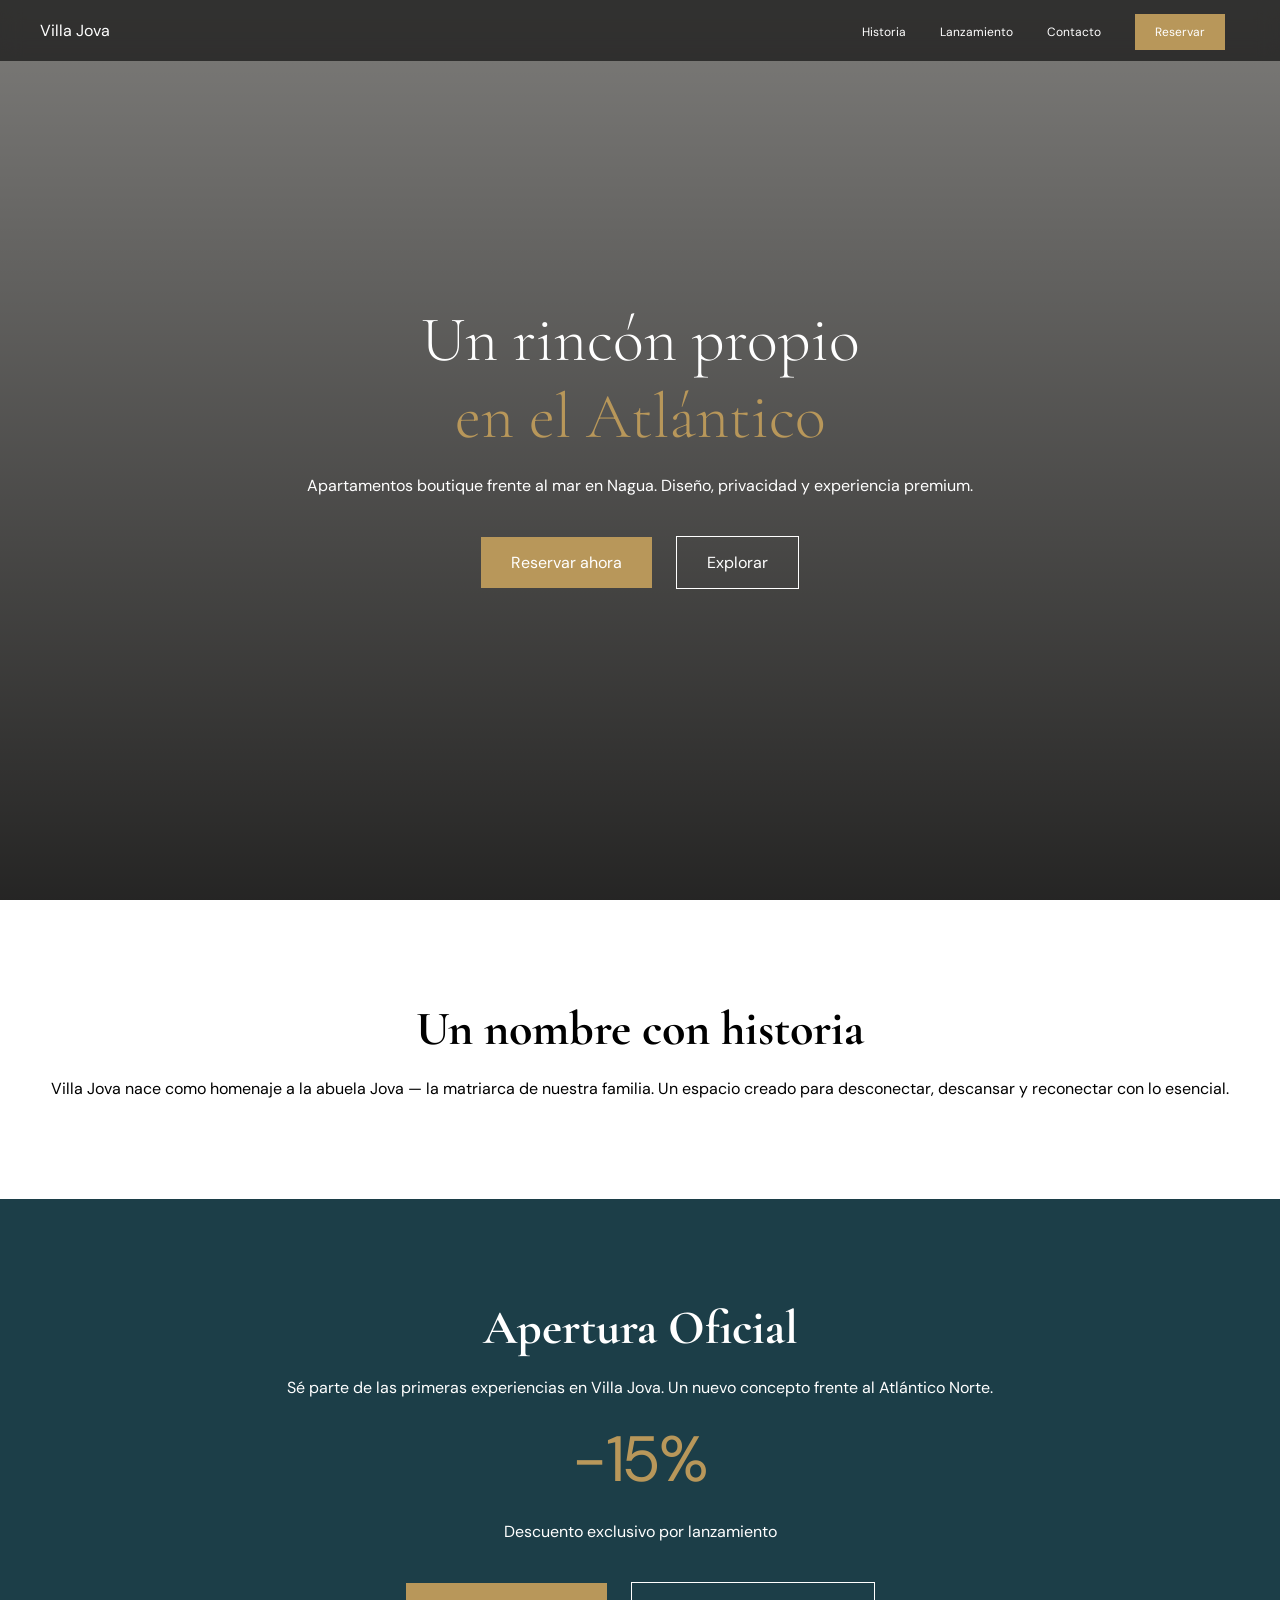
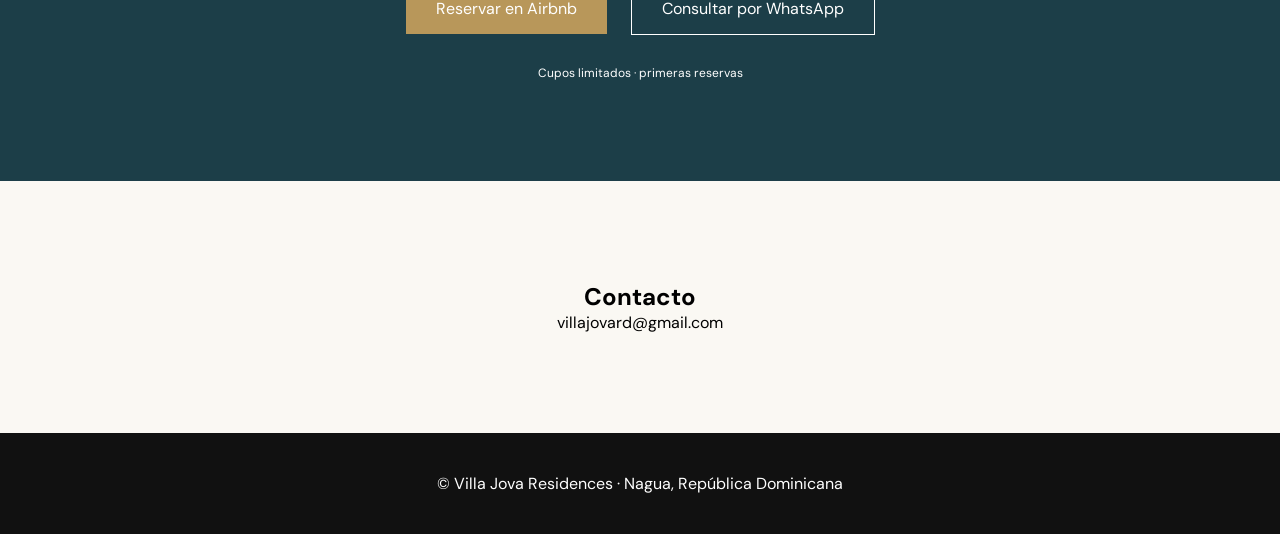
==== commit 0674239e: "Update print statement from 'Hello' to 'Goodbye'" ====
--- a/index.html
+++ b/index.html
@@ -1,1123 +1,231 @@
 <!DOCTYPE html>
 <html lang="es">
 <head>
-<meta charset="UTF-8">
-<meta name="viewport" content="width=device-width, initial-scale=1.0">
-<title>Villa Jova Residences — Nagua, República Dominicana</title>
-<link href="https://fonts.googleapis.com/css2?family=Cormorant+Garamond:ital,wght@0,300;0,400;0,600;1,300;1,400;1,600&family=DM+Sans:ital,opsz,wght@0,9..40,300;0,9..40,400;0,9..40,500;1,9..40,300&display=swap" rel="stylesheet">
-
-<style>
-:root{
-  --gold:#B8975A; --gold-l:#D4B27A; --gold-d:#8A6E3E;
-  --cream:#FAF8F3; --sand:#F5EDD8;
-  --teal:#2D6B7A; --teal-m:#4A7A8A; --teal-d:#1C3E48;
-  --navy:#1A4F7A; --dark:#1C1C1C; --gray:#6B7E83;
-  --white:#FFFFFF;
-  --serif:'Cormorant Garamond',Georgia,serif;
-  --sans:'DM Sans',system-ui,sans-serif;
-  --ease:cubic-bezier(.25,.46,.45,.94);
-}
-
-*{box-sizing:border-box;margin:0;padding:0}
-html{scroll-behavior:smooth;font-size:16px}
-body{font-family:var(--sans);background:var(--cream);color:var(--dark);overflow-x:hidden;-webkit-font-smoothing:antialiased}
-
-/* ── SCROLLBAR ── */
-::-webkit-scrollbar{width:3px}
-::-webkit-scrollbar-thumb{background:var(--gold)}
-
-/* ── NAV ── */
-#nav{
-  position:fixed;top:0;left:0;right:0;z-index:100;
-  padding:22px 48px;display:flex;align-items:center;justify-content:space-between;
-  transition:all .6s var(--ease);
-}
-#nav.scrolled{
-  background:rgba(250,248,243,.96);backdrop-filter:blur(16px);
-  padding:14px 48px;border-bottom:1px solid rgba(184,151,90,.15);
-}
-.nav-logo{font-family:var(--serif);font-size:22px;font-weight:300;color:var(--white);letter-spacing:.05em;text-decoration:none;transition:color .4s}
-#nav.scrolled .nav-logo{color:var(--dark)}
-.nav-links{display:flex;gap:36px;align-items:center}
-.nav-link{font-size:10px;font-weight:500;letter-spacing:.18em;text-transform:uppercase;color:rgba(255,255,255,.85);text-decoration:none;transition:color .3s;padding:4px 0;position:relative}
-.nav-link::after{content:'';position:absolute;bottom:-2px;left:0;width:0;height:1px;background:var(--gold);transition:width .3s}
-.nav-link:hover::after{width:100%}
-.nav-link:hover{color:var(--gold)}
-#nav.scrolled .nav-link{color:var(--dark)}
-#nav.scrolled .nav-link:hover{color:var(--gold)}
-.nav-lang{font-size:10px;font-weight:500;letter-spacing:.15em;text-transform:uppercase;color:rgba(255,255,255,.6);cursor:pointer;border:1px solid rgba(255,255,255,.25);padding:6px 14px;transition:all .3s}
-.nav-lang:hover{border-color:var(--gold);color:var(--gold)}
-#nav.scrolled .nav-lang{color:var(--dark);border-color:rgba(28,28,28,.2)}
-.nav-cta{font-size:10px;font-weight:500;letter-spacing:.15em;text-transform:uppercase;background:var(--gold);color:var(--white);border:none;padding:11px 24px;cursor:pointer;text-decoration:none;transition:background .3s}
-.nav-cta:hover{background:var(--gold-d)}
-.nav-ham{display:none;flex-direction:column;gap:5px;cursor:pointer;background:none;border:none;padding:4px}
-.nav-ham span{width:22px;height:1.5px;background:var(--white);transition:all .3s;display:block}
-#nav.scrolled .nav-ham span{background:var(--dark)}
-
-/* ── MOBILE MENU ── */
-#mobile-menu{
-  position:fixed;inset:0;background:var(--dark);z-index:200;
-  display:flex;flex-direction:column;align-items:center;justify-content:center;gap:40px;
-  transform:translateX(100%);transition:transform .5s var(--ease);
-}
-#mobile-menu.open{transform:translateX(0)}
-.mobile-link{font-family:var(--serif);font-size:42px;font-weight:300;color:var(--white);text-decoration:none;letter-spacing:.04em;opacity:.7;transition:opacity .3s}
-.mobile-link:hover{opacity:1;color:var(--gold)}
-.mobile-close{position:absolute;top:28px;right:32px;background:none;border:none;color:var(--white);font-size:28px;cursor:pointer;opacity:.6}
-.mobile-close:hover{opacity:1}
-.mobile-socials{display:flex;gap:20px;margin-top:16px}
-.mobile-soc-link{font-size:10px;letter-spacing:.18em;text-transform:uppercase;color:rgba(255,255,255,.4);text-decoration:none;transition:color .3s}
-.mobile-soc-link:hover{color:var(--gold)}
-
-/* ── HERO ── */
-#hero{
-  position:relative;height:100vh;min-height:640px;
-  display:flex;align-items:flex-end;overflow:hidden;
-}
-.hero-bg{
-  position:absolute;inset:0;
-  background:
-    linear-gradient(160deg, rgba(26,79,122,.72) 0%, rgba(28,28,28,.85) 60%, rgba(28,28,28,.95) 100%),
-    url('https://images.unsplash.com/photo-1519046904884-53103b34b206?auto=format&fit=crop&w=2000&q=80') center/cover no-repeat;
-  animation:heroZoom 20s ease-out forwards;
-}
-@keyframes heroZoom{0%{transform:scale(1.08)}100%{transform:scale(1)}}
-
-/* Diagonal teal accent */
-.hero-accent{
-  position:absolute;right:0;bottom:0;width:42%;height:100%;
-  background:linear-gradient(135deg,transparent 35%,rgba(45,107,122,.18) 100%);
-  pointer-events:none;
-}
-/* Wave ornament */
-.hero-wave{position:absolute;bottom:60px;right:56px;opacity:.5}
-
-.hero-inner{
-  position:relative;z-index:2;
-  width:100%;max-width:1200px;margin:0 auto;
-  padding:0 56px 80px;
-}
-.hero-eyebrow{
-  display:flex;align-items:center;gap:14px;margin-bottom:24px;
-  opacity:0;animation:fadeUp .9s var(--ease) .3s forwards;
-}
-.hero-line{width:40px;height:1px;background:var(--gold)}
-.hero-tag{font-size:10px;font-weight:500;letter-spacing:.28em;text-transform:uppercase;color:var(--gold)}
-.hero-title{
-  font-family:var(--serif);font-size:clamp(58px,8vw,98px);font-weight:300;
-  color:var(--white);line-height:.96;margin-bottom:24px;
-  opacity:0;animation:fadeUp .9s var(--ease) .5s forwards;
-}
-.hero-title em{display:block;font-style:italic;color:var(--gold)}
-.hero-sub{
-  font-size:15px;font-weight:300;color:rgba(255,255,255,.75);
-  max-width:400px;line-height:1.8;margin-bottom:44px;
-  opacity:0;animation:fadeUp .9s var(--ease) .7s forwards;
-}
-.hero-ctas{
-  display:flex;gap:14px;flex-wrap:wrap;
-  opacity:0;animation:fadeUp .9s var(--ease) .9s forwards;
-}
-.btn-gold{
-  display:inline-flex;align-items:center;gap:10px;
-  background:var(--gold);color:var(--white);border:none;
-  padding:16px 36px;font-size:10px;font-weight:500;letter-spacing:.2em;text-transform:uppercase;
-  cursor:pointer;text-decoration:none;transition:background .3s;
-}
-.btn-gold:hover{background:var(--gold-d)}
-.btn-outline{
-  display:inline-flex;align-items:center;gap:10px;
-  background:transparent;color:var(--white);
-  border:1px solid rgba(255,255,255,.35);
-  padding:16px 36px;font-size:10px;font-weight:500;letter-spacing:.2em;text-transform:uppercase;
-  cursor:pointer;text-decoration:none;transition:all .3s;
-}
-.btn-outline:hover{border-color:var(--gold);color:var(--gold)}
-
-/* Launch offer badge */
-.launch-badge{
-  position:absolute;top:120px;right:56px;z-index:5;
-  background:var(--gold);padding:20px 24px;text-align:center;
-  animation:fadeIn 1s var(--ease) 1.2s both;
-}
-.launch-badge .lb-tag{font-size:8px;letter-spacing:.22em;text-transform:uppercase;color:rgba(255,255,255,.75);margin-bottom:6px}
-.launch-badge .lb-pct{font-family:var(--serif);font-size:52px;font-weight:600;color:var(--white);line-height:1}
-.launch-badge .lb-off{font-size:9px;letter-spacing:.15em;text-transform:uppercase;color:rgba(255,255,255,.8);margin-top:4px}
-.launch-badge .lb-note{font-size:9px;color:rgba(255,255,255,.6);margin-top:8px;padding-top:8px;border-top:1px solid rgba(255,255,255,.2)}
-
-/* Stats bar */
-.hero-stats{
-  position:absolute;bottom:0;left:0;right:0;z-index:5;
-  background:rgba(28,60,72,.88);backdrop-filter:blur(12px);
-  display:flex;border-top:1px solid rgba(184,151,90,.2);
-}
-.hero-stat{
-  flex:1;padding:20px 28px;display:flex;align-items:center;gap:14px;
-  border-right:1px solid rgba(255,255,255,.06);
-}
-.hero-stat:last-child{border-right:none}
-.hs-icon{width:32px;height:32px;opacity:.6}
-.hs-num{font-family:var(--serif);font-size:24px;font-weight:300;color:var(--gold)}
-.hs-label{font-size:10px;letter-spacing:.1em;color:rgba(255,255,255,.5);margin-top:1px}
-
-@keyframes fadeUp{from{opacity:0;transform:translateY(28px)}to{opacity:1;transform:translateY(0)}}
-@keyframes fadeIn{from{opacity:0}to{opacity:1}}
-
-/* ── SECTIONS COMMON ── */
-.section{padding:100px 0}
-.section-inner{max-width:1200px;margin:0 auto;padding:0 56px}
-.eyebrow{display:flex;align-items:center;gap:14px;margin-bottom:14px}
-.eyebrow-line{width:32px;height:1px;background:var(--gold)}
-.eyebrow-text{font-size:10px;font-weight:500;letter-spacing:.25em;text-transform:uppercase;color:var(--gold)}
-.section-title{font-family:var(--serif);font-size:clamp(40px,5vw,62px);font-weight:300;line-height:1.1;margin-bottom:20px}
-.section-body{font-size:16px;font-weight:300;color:var(--gray);line-height:1.8;max-width:540px}
-
-/* reveal */
-.reveal{opacity:0;transform:translateY(32px);transition:opacity .8s var(--ease),transform .8s var(--ease)}
-.reveal.visible{opacity:1;transform:translateY(0)}
-.reveal-left{opacity:0;transform:translateX(-32px);transition:opacity .8s var(--ease),transform .8s var(--ease)}
-.reveal-left.visible{opacity:1;transform:translateX(0)}
-.reveal-right{opacity:0;transform:translateX(32px);transition:opacity .8s var(--ease),transform .8s var(--ease)}
-.reveal-right.visible{opacity:1;transform:translateX(0)}
-
-/* ── ABOUT / HERITAGE ── */
-#about{background:var(--white)}
-.about-grid{display:grid;grid-template-columns:1fr 1fr;gap:80px;align-items:center}
-.about-img-wrap{position:relative}
-.about-img{
-  width:100%;aspect-ratio:3/4;object-fit:cover;
-  border:12px solid var(--cream);
-  display:block;
-}
-.about-gold-block{position:absolute;bottom:-24px;right:-24px;width:140px;height:140px;background:var(--gold);z-index:-1}
-.about-content .section-title{color:var(--dark)}
-.about-text{font-size:17px;font-weight:300;color:var(--gray);line-height:1.9;margin-bottom:20px}
-.about-divider{width:48px;height:1px;background:var(--gold);margin:32px 0}
-.about-detail{display:flex;align-items:center;gap:10px;margin-bottom:10px}
-.about-detail-dot{width:5px;height:5px;border-radius:50%;background:var(--gold);flex-shrink:0}
-.about-detail-text{font-size:12px;letter-spacing:.06em;color:var(--dark);font-weight:500}
-
-/* ── LAUNCH OFFER BANNER ── */
-#launch{
-  background:linear-gradient(135deg,var(--teal-d) 0%,var(--teal) 50%,var(--navy) 100%);
-  padding:60px 0;position:relative;overflow:hidden;
-}
-#launch::before{
-  content:'15%';font-family:var(--serif);font-size:340px;font-weight:600;
-  color:rgba(255,255,255,.04);position:absolute;right:-40px;top:50%;
-  transform:translateY(-50%);line-height:1;pointer-events:none;
-}
-.launch-inner{
-  max-width:1200px;margin:0 auto;padding:0 56px;
-  display:grid;grid-template-columns:1fr auto 1fr;gap:48px;align-items:center;
-}
-.launch-left{}
-.launch-tag{font-size:9px;letter-spacing:.28em;text-transform:uppercase;color:var(--gold);margin-bottom:12px;display:block}
-.launch-title{font-family:var(--serif);font-size:clamp(32px,4vw,52px);font-weight:300;color:var(--white);line-height:1.1;margin-bottom:12px}
-.launch-title em{font-style:italic;color:var(--gold)}
-.launch-desc{font-size:14px;font-weight:300;color:rgba(255,255,255,.65);line-height:1.7;max-width:380px}
-.launch-center{text-align:center}
-.launch-pct{font-family:var(--serif);font-size:100px;font-weight:300;color:var(--gold);line-height:1}
-.launch-off{font-size:10px;letter-spacing:.25em;text-transform:uppercase;color:rgba(255,255,255,.5);margin-top:-8px}
-.launch-right{display:flex;flex-direction:column;gap:16px;align-items:flex-start}
-.launch-item{display:flex;align-items:flex-start;gap:14px}
-.launch-item-icon{width:20px;height:20px;background:var(--gold);flex-shrink:0;margin-top:2px;display:flex;align-items:center;justify-content:center}
-.launch-item-icon svg{width:11px;height:11px;stroke:var(--white);fill:none;stroke-width:2.5;stroke-linecap:round}
-.launch-item-text{font-size:13px;font-weight:300;color:rgba(255,255,255,.75);line-height:1.5}
-.launch-item-text strong{display:block;color:var(--white);font-weight:500;margin-bottom:2px}
-.launch-cta-wrap{display:flex;gap:12px;margin-top:24px}
-
-/* ── AMENITIES ── */
-#amenities{background:var(--cream)}
-.amenities-header{display:flex;justify-content:space-between;align-items:flex-end;margin-bottom:64px}
-.amenities-header .section-body{margin-bottom:0}
-.amenities-grid{display:grid;grid-template-columns:repeat(3,1fr);gap:2px}
-.amenity-card{
-  background:var(--white);padding:40px 36px;
-  border-bottom:2px solid transparent;
-  transition:border-color .3s,background .4s,transform .4s;
-  cursor:default;position:relative;overflow:hidden;
-}
-.amenity-card::before{
-  content:'';position:absolute;bottom:0;left:0;right:0;height:2px;
-  background:var(--gold);transform:scaleX(0);transform-origin:left;
-  transition:transform .4s var(--ease);
-}
-.amenity-card:hover::before{transform:scaleX(1)}
-.amenity-card:hover{transform:translateY(-4px)}
-.amenity-icon{
-  width:48px;height:48px;margin-bottom:24px;
-  display:flex;align-items:center;justify-content:center;
-}
-.amenity-icon svg{width:28px;height:28px;stroke:var(--teal);fill:none;stroke-width:1.4;stroke-linecap:round;stroke-linejoin:round}
-.amenity-title{font-family:var(--serif);font-size:20px;font-weight:400;color:var(--dark);margin-bottom:10px}
-.amenity-text{font-size:13px;font-weight:300;color:var(--gray);line-height:1.7}
-.amenity-highlight{
-  display:inline-block;margin-top:14px;
-  font-size:9px;font-weight:500;letter-spacing:.14em;text-transform:uppercase;
-  color:var(--gold);border-bottom:1px solid var(--gold);padding-bottom:2px;
-}
-
-/* ── APARTMENTS ── */
-#apartments{background:var(--dark);padding:100px 0}
-.apts-header{text-align:center;margin-bottom:72px}
-.apts-header .section-title{color:var(--white)}
-.apts-header .section-body{color:rgba(255,255,255,.5);margin:0 auto}
-.apts-grid{display:grid;grid-template-columns:1fr 1fr;gap:2px}
-.apt-card{position:relative;overflow:hidden;aspect-ratio:4/3}
-.apt-img{width:100%;height:100%;object-fit:cover;transition:transform 6s var(--ease)}
-.apt-card:hover .apt-img{transform:scale(1.06)}
-.apt-overlay{
-  position:absolute;inset:0;
-  background:linear-gradient(0deg,rgba(28,28,28,.92) 0%,rgba(28,28,28,.3) 50%,transparent 100%);
-}
-.apt-content{position:absolute;bottom:0;left:0;right:0;padding:40px}
-.apt-tag{font-size:9px;letter-spacing:.2em;text-transform:uppercase;color:var(--gold);margin-bottom:10px}
-.apt-name{font-family:var(--serif);font-size:30px;font-weight:300;color:var(--white);margin-bottom:14px}
-.apt-features{display:flex;flex-wrap:wrap;gap:8px;margin-bottom:20px}
-.apt-feat{
-  font-size:9px;letter-spacing:.1em;text-transform:uppercase;
-  color:rgba(255,255,255,.7);
-  border:1px solid rgba(255,255,255,.15);
-  padding:4px 10px;
-}
-.apt-price{
-  display:flex;align-items:baseline;gap:6px;
-}
-.apt-price-num{font-family:var(--serif);font-size:36px;font-weight:300;color:var(--gold)}
-.apt-price-label{font-size:11px;color:rgba(255,255,255,.5);font-weight:300}
-.apt-book{
-  position:absolute;top:28px;right:28px;
-  background:var(--gold);color:var(--white);
-  font-size:9px;letter-spacing:.16em;text-transform:uppercase;
-  padding:10px 18px;text-decoration:none;
-  opacity:0;transform:translateY(-8px);
-  transition:opacity .3s,transform .3s;
-}
-.apt-card:hover .apt-book{opacity:1;transform:translateY(0)}
-/* Full-width feature apt */
-.apt-card.featured{grid-column:span 2;aspect-ratio:16/7}
-.apt-card.coming{opacity:.65}
-
-/* ── LOCATION ── */
-#location{background:var(--teal-d);padding:100px 0;overflow:hidden;position:relative}
-#location::after{
-  content:'';position:absolute;right:-100px;top:0;bottom:0;width:50%;
-  background:url('https://images.unsplash.com/photo-1519046904884-53103b34b206?auto=format&fit=crop&w=1200&q=80') center/cover no-repeat;
-  opacity:.22;
-}
-.loc-grid{display:grid;grid-template-columns:1fr 1fr;gap:80px;align-items:start;position:relative;z-index:2}
-.loc-left .section-title{color:var(--white)}
-.loc-left .section-body{color:rgba(255,255,255,.6)}
-.loc-beaches{margin-top:48px;display:flex;flex-direction:column;gap:0}
-.beach-item{
-  display:flex;align-items:center;gap:20px;
-  padding:18px 0;border-bottom:1px solid rgba(255,255,255,.08);
-}
-.beach-time{
-  font-family:var(--serif);font-size:28px;font-weight:300;
-  color:var(--gold);min-width:72px;
-}
-.beach-name{font-size:13px;font-weight:500;color:var(--white)}
-.beach-desc{font-size:11px;color:rgba(255,255,255,.45);margin-top:2px}
-.loc-right{padding-top:20px}
-.loc-map-placeholder{
-  background:rgba(255,255,255,.06);border:1px solid rgba(255,255,255,.1);
-  padding:40px;text-align:center;margin-bottom:28px;
-}
-.map-pin-icon{margin:0 auto 16px;width:40px;height:40px;opacity:.6}
-.map-coords{font-family:'Courier New',monospace;font-size:13px;color:var(--gold);margin-bottom:20px}
-.btn-teal-outline{
-  display:inline-flex;align-items:center;gap:10px;
-  border:1px solid rgba(255,255,255,.25);color:var(--white);
-  font-size:10px;letter-spacing:.18em;text-transform:uppercase;
-  padding:14px 28px;text-decoration:none;transition:all .3s;background:none;cursor:pointer;
-}
-.btn-teal-outline:hover{border-color:var(--gold);color:var(--gold)}
-.loc-near{margin-top:32px}
-.loc-near-title{font-size:10px;letter-spacing:.2em;text-transform:uppercase;color:rgba(255,255,255,.35);margin-bottom:16px}
-.loc-near-items{display:flex;flex-wrap:wrap;gap:10px}
-.loc-pill{
-  font-size:10px;letter-spacing:.1em;text-transform:uppercase;
-  color:rgba(255,255,255,.6);border:1px solid rgba(255,255,255,.1);
-  padding:6px 14px;
-}
-
-/* ── EXPERIENCE ── */
-#experience{background:var(--sand);padding:100px 0}
-.exp-grid{display:grid;grid-template-columns:1fr 1fr;gap:0}
-.exp-left{padding-right:60px;border-right:1px solid rgba(184,151,90,.2)}
-.exp-steps{margin-top:48px;display:flex;flex-direction:column;gap:0}
-.exp-step{
-  display:flex;gap:24px;padding:24px 0;
-  border-bottom:1px solid rgba(28,28,28,.06);
-  transition:padding-left .3s;
-}
-.exp-step:hover{padding-left:8px}
-.exp-step-num{
-  font-family:var(--serif);font-size:14px;font-weight:300;
-  color:var(--gold);min-width:28px;padding-top:2px;
-}
-.exp-step-title{font-size:14px;font-weight:500;color:var(--dark);margin-bottom:5px}
-.exp-step-text{font-size:13px;font-weight:300;color:var(--gray);line-height:1.65}
-.exp-right{padding-left:60px;display:flex;flex-direction:column;gap:0}
-.exp-right .eyebrow{margin-bottom:12px}
-.exp-facts{margin-top:36px;display:grid;grid-template-columns:1fr 1fr;gap:2px}
-.exp-fact{background:var(--white);padding:28px 24px}
-.exp-fact-num{font-family:var(--serif);font-size:42px;font-weight:300;color:var(--teal)}
-.exp-fact-label{font-size:11px;letter-spacing:.08em;color:var(--gray);margin-top:4px;line-height:1.4}
-.guest-msg{
-  margin-top:36px;background:var(--white);padding:32px 28px;
-  border-left:3px solid var(--gold);
-}
-.gm-quote{font-family:var(--serif);font-size:20px;font-style:italic;color:var(--dark);line-height:1.5;margin-bottom:16px}
-.gm-author{font-size:11px;letter-spacing:.12em;text-transform:uppercase;color:var(--gold)}
-
-/* ── TESTIMONIALS ── */
-#reviews{background:var(--dark);padding:80px 0}
-.reviews-grid{display:grid;grid-template-columns:repeat(3,1fr);gap:2px}
-.review-card{background:rgba(255,255,255,.04);padding:40px 32px;border-top:1px solid rgba(184,151,90,.0);transition:border-color .3s,background .3s}
-.review-card:hover{background:rgba(255,255,255,.07);border-top-color:var(--gold)}
-.review-stars{display:flex;gap:4px;margin-bottom:20px}
-.star{width:12px;height:12px;fill:var(--gold)}
-.review-text{font-family:var(--serif);font-size:18px;font-style:italic;font-weight:300;color:rgba(255,255,255,.8);line-height:1.6;margin-bottom:24px}
-.review-author{font-size:10px;letter-spacing:.15em;text-transform:uppercase;color:var(--gold)}
-.review-city{font-size:10px;color:rgba(255,255,255,.3);margin-top:3px}
-.reviews-cta{text-align:center;margin-top:48px}
-.reviews-note{font-size:12px;color:rgba(255,255,255,.3);margin-top:12px}
-
-/* ── INFO GRID FOR GUESTS ── */
-#info{background:var(--cream);padding:100px 0}
-.info-grid{display:grid;grid-template-columns:repeat(4,1fr);gap:2px}
-.info-card{background:var(--white);padding:36px 28px}
-.info-card-icon{width:36px;height:36px;margin-bottom:20px}
-.info-card-icon svg{width:36px;height:36px;stroke:var(--teal);fill:none;stroke-width:1.3;stroke-linecap:round}
-.info-card-title{font-family:var(--serif);font-size:18px;color:var(--dark);margin-bottom:14px}
-.info-item{display:flex;justify-content:space-between;align-items:baseline;padding:6px 0;border-bottom:1px solid var(--sand)}
-.info-item:last-child{border-bottom:none}
-.info-label{font-size:11px;font-weight:300;color:var(--gray)}
-.info-value{font-size:11px;font-weight:500;color:var(--dark);text-align:right}
-.info-value.gold{color:var(--gold)}
-.info-value.red{color:#A32D2D}
-
-/* ── CTA ── */
-#cta{
-  background:var(--gold);padding:100px 0;
-  position:relative;overflow:hidden;text-align:center;
-}
-#cta::before{
-  content:'';position:absolute;top:-120px;left:-120px;
-  width:400px;height:400px;border-radius:50%;
-  border:60px solid rgba(255,255,255,.07);pointer-events:none;
-}
-#cta::after{
-  content:'';position:absolute;bottom:-100px;right:-80px;
-  width:300px;height:300px;border-radius:50%;
-  border:40px solid rgba(255,255,255,.05);pointer-events:none;
-}
-.cta-inner{position:relative;z-index:2;max-width:720px;margin:0 auto;padding:0 48px}
-.cta-eyebrow{font-size:10px;letter-spacing:.3em;text-transform:uppercase;color:rgba(255,255,255,.65);margin-bottom:20px}
-.cta-title{font-family:var(--serif);font-size:clamp(48px,6vw,80px);font-weight:300;color:var(--white);line-height:1.05;margin-bottom:16px}
-.cta-sub{font-size:16px;font-weight:300;color:rgba(255,255,255,.8);margin-bottom:48px;line-height:1.7}
-.cta-btns{display:flex;gap:14px;justify-content:center;flex-wrap:wrap}
-.btn-white{
-  display:inline-flex;align-items:center;gap:10px;
-  background:var(--white);color:var(--gold);
-  border:none;padding:18px 42px;
-  font-size:10px;font-weight:500;letter-spacing:.2em;text-transform:uppercase;
-  cursor:pointer;text-decoration:none;transition:all .3s;
-}
-.btn-white:hover{background:var(--dark);color:var(--white)}
-.btn-white-outline{
-  display:inline-flex;align-items:center;gap:10px;
-  background:transparent;color:var(--white);
-  border:1px solid rgba(255,255,255,.5);
-  padding:18px 42px;
-  font-size:10px;font-weight:500;letter-spacing:.2em;text-transform:uppercase;
-  cursor:pointer;text-decoration:none;transition:all .3s;
-}
-.btn-white-outline:hover{background:rgba(255,255,255,.1)}
-.cta-timer{margin-top:32px;font-size:12px;color:rgba(255,255,255,.5)}
-.cta-timer strong{color:var(--white)}
-
-/* ── FOOTER ── */
-footer{background:var(--dark);padding:72px 0 32px}
-.footer-inner{max-width:1200px;margin:0 auto;padding:0 56px}
-.footer-grid{display:grid;grid-template-columns:2fr 1fr 1fr 1fr;gap:48px;margin-bottom:60px}
-.footer-brand .brand-name{font-family:var(--serif);font-size:28px;font-weight:300;color:var(--white);letter-spacing:.04em;margin-bottom:12px}
-.footer-brand .brand-tagline{font-size:13px;font-weight:300;color:rgba(255,255,255,.4);line-height:1.8;margin-bottom:24px;max-width:260px}
-.footer-socials{display:flex;gap:12px}
-.social-btn{
-  width:38px;height:38px;border:1px solid rgba(255,255,255,.12);
-  display:flex;align-items:center;justify-content:center;
-  color:rgba(255,255,255,.4);text-decoration:none;
-  transition:all .3s;
-}
-.social-btn:hover{border-color:var(--gold);color:var(--gold)}
-.social-btn svg{width:16px;height:16px;fill:currentColor}
-.footer-col h4{font-size:9px;letter-spacing:.22em;text-transform:uppercase;color:var(--gold);margin-bottom:24px}
-.footer-col ul{list-style:none}
-.footer-col li{margin-bottom:12px}
-.footer-col a,.footer-col span{font-size:13px;font-weight:300;color:rgba(255,255,255,.45);text-decoration:none;transition:color .3s;display:block;line-height:1.5}
-.footer-col a:hover{color:var(--gold)}
-.footer-bottom{
-  padding-top:28px;border-top:1px solid rgba(255,255,255,.06);
-  display:flex;justify-content:space-between;align-items:center;flex-wrap:wrap;gap:16px;
-}
-.footer-copy{font-size:10px;letter-spacing:.1em;color:rgba(255,255,255,.2)}
-.footer-links{display:flex;gap:24px}
-.footer-links a{font-size:10px;letter-spacing:.1em;color:rgba(255,255,255,.2);text-decoration:none;transition:color .3s}
-.footer-links a:hover{color:var(--gold)}
-
-/* ── LANGUAGE TOGGLE ── */
-.lang-active{color:var(--gold)!important}
-
-/* ── RESPONSIVE ── */
-@media(max-width:900px){
-  #nav{padding:18px 24px}
-  #nav.scrolled{padding:12px 24px}
-  .nav-links{display:none}
-  .nav-ham{display:flex}
-  .hero-inner{padding:0 24px 140px}
-  .launch-badge{top:80px;right:24px;padding:14px 18px}
-  .launch-badge .lb-pct{font-size:38px}
-  .hero-stats{flex-wrap:wrap}
-  .hero-stat{flex:0 0 50%}
-  .section-inner{padding:0 24px}
-  .about-grid,.loc-grid,.exp-grid,.apts-grid{grid-template-columns:1fr}
-  .apt-card.featured{grid-column:span 1}
-  .amenities-grid{grid-template-columns:1fr 1fr}
-  .info-grid{grid-template-columns:1fr 1fr}
-  .reviews-grid{grid-template-columns:1fr}
-  .footer-grid{grid-template-columns:1fr 1fr}
-  .launch-inner{grid-template-columns:1fr;text-align:center}
-  .launch-center{order:-1}
-  .launch-right{align-items:center}
-  .launch-desc{margin:0 auto}
-  .exp-grid{grid-template-columns:1fr}
-  .exp-left{padding-right:0;border-right:none;border-bottom:1px solid rgba(184,151,90,.2);padding-bottom:40px;margin-bottom:40px}
-  .exp-right{padding-left:0}
-  .exp-facts{grid-template-columns:repeat(4,1fr)}
-  .about-gold-block{display:none}
-  .hero-stats .hs-label{display:none}
-}
-@media(max-width:600px){
-  .amenities-grid{grid-template-columns:1fr}
-  .info-grid{grid-template-columns:1fr}
-  .footer-grid{grid-template-columns:1fr}
-  .exp-facts{grid-template-columns:1fr 1fr}
-  .hero-title{font-size:52px}
-  .launch-badge{display:none}
-}
-
-/* ── WAVE SVG ── */
-.wave-ornament{width:56px;height:18px;display:block}
-</style>
+  <meta charset="UTF-8">
+  <title>Villa Jova Residences</title>
+
+  <meta name="viewport" content="width=device-width, initial-scale=1.0">
+
+  <!-- Fonts -->
+  <link href="https://fonts.googleapis.com/css2?family=Cormorant+Garamond&family=DM+Sans&display=swap" rel="stylesheet">
+
+  <style>
+    :root{
+      --gold:#B8975A;
+      --dark:#1C1C1C;
+      --cream:#FAF8F3;
+    }
+
+    *{
+      margin:0;
+      padding:0;
+      box-sizing:border-box;
+    }
+
+    body{
+      font-family:'DM Sans', sans-serif;
+      background:var(--cream);
+    }
+
+    /* NAV */
+    nav{
+      position:fixed;
+      width:100%;
+      padding:20px 40px;
+      display:flex;
+      justify-content:space-between;
+      align-items:center;
+      background:rgba(0,0,0,0.6);
+      backdrop-filter:blur(10px);
+      color:white;
+      z-index:100;
+    }
+
+    nav a{
+      color:white;
+      text-decoration:none;
+      margin:0 15px;
+      font-size:12px;
+    }
+
+    .cta{
+      background:var(--gold);
+      padding:10px 20px;
+    }
+
+    /* HERO */
+    #hero{
+      height:100vh;
+      display:flex;
+      align-items:center;
+      justify-content:center;
+      text-align:center;
+      color:white;
+
+      background:
+      linear-gradient(rgba(0,0,0,0.5), rgba(0,0,0,0.85)),
+      url('https://images.unsplash.com/photo-1507525428034-b723cf961d3e?auto=format&fit=crop&w=2000&q=80')
+      center/cover no-repeat;
+    }
+
+    h1{
+      font-family:'Cormorant Garamond', serif;
+      font-size:64px;
+      font-weight:300;
+    }
+
+    h1 span{
+      color:var(--gold);
+    }
+
+    .hero-buttons{
+      margin-top:30px;
+    }
+
+    .btn{
+      padding:15px 30px;
+      text-decoration:none;
+      margin:10px;
+      display:inline-block;
+    }
+
+    .btn-primary{
+      background:var(--gold);
+      color:white;
+    }
+
+    .btn-outline{
+      border:1px solid white;
+      color:white;
+    }
+
+    /* ABOUT */
+    #about{
+      padding:100px 40px;
+      text-align:center;
+      background:white;
+    }
+
+    #about h2{
+      font-family:'Cormorant Garamond';
+      font-size:48px;
+      margin-bottom:20px;
+    }
+
+    /* LAUNCH */
+    #launch{
+      padding:100px 20px;
+      background:#1C3E48;
+      color:white;
+      text-align:center;
+    }
+
+    #launch h2{
+      font-family:'Cormorant Garamond';
+      font-size:48px;
+      margin-bottom:20px;
+    }
+
+    .discount{
+      font-size:64px;
+      color:var(--gold);
+      margin:20px 0;
+    }
+
+    footer{
+      padding:40px;
+      text-align:center;
+      background:#111;
+      color:white;
+    }
+
+  </style>
 </head>
+
 <body>
 
 <!-- NAV -->
-<nav id="nav">
-  <a href="#hero" class="nav-logo">Villa Jova</a>
-  <div class="nav-links">
-    <a href="#about" class="nav-link" data-es="Historia" data-en="Story">Historia</a>
-    <a href="#apartments" class="nav-link" data-es="Residencias" data-en="Residences">Residencias</a>
-    <a href="#location" class="nav-link" data-es="Ubicacion" data-en="Location">Ubicacion</a>
-    <a href="#info" class="nav-link" data-es="Info" data-en="Info">Info</a>
-    <button class="nav-lang" onclick="toggleLang()" id="lang-btn">EN</button>
-    <a href="https://www.airbnb.com/p/villajovardnagua" target="_blank" class="nav-cta" data-es="Reservar" data-en="Book Now">Reservar</a>
+<nav>
+  <div>Villa Jova</div>
+
+  <div>
+    <a href="#about">Historia</a>
+    <a href="#launch">Lanzamiento</a>
+    <a href="#contact">Contacto</a>
+    <a href="#" class="cta">Reservar</a>
   </div>
-  <button class="nav-ham" onclick="toggleMenu()" id="ham-btn" aria-label="Menu">
-    <span></span><span></span><span></span>
-  </button>
 </nav>
-
-<!-- MOBILE MENU -->
-<div id="mobile-menu">
-  <button class="mobile-close" onclick="toggleMenu()">&#215;</button>
-  <a href="#about" class="mobile-link" onclick="toggleMenu()" data-es="Historia" data-en="Story">Historia</a>
-  <a href="#apartments" class="mobile-link" onclick="toggleMenu()" data-es="Residencias" data-en="Residences">Residencias</a>
-  <a href="#location" class="mobile-link" onclick="toggleMenu()" data-es="Ubicacion" data-en="Location">Ubicacion</a>
-  <a href="#info" class="mobile-link" onclick="toggleMenu()" data-es="Info" data-en="Info">Info</a>
-  <a href="https://www.airbnb.com/p/villajovardnagua" target="_blank" class="btn-gold" style="margin-top:20px" data-es="Reservar en Airbnb" data-en="Book on Airbnb">Reservar en Airbnb</a>
-  <div class="mobile-socials">
-    <a href="https://www.instagram.com/villajovard/" target="_blank" class="mobile-soc-link">Instagram</a>
-    <a href="https://www.facebook.com/profile.php?id=61575357700100" target="_blank" class="mobile-soc-link">Facebook</a>
-    <a href="https://wa.me/15514290373" target="_blank" class="mobile-soc-link">WhatsApp</a>
-  </div>
-</div>
 
 <!-- HERO -->
 <section id="hero">
-  <div class="hero-bg"></div>
-  <div class="hero-accent"></div>
-
-  <!-- Launch offer badge -->
-  <div class="launch-badge reveal">
-    <div class="lb-tag" data-es="Oferta de Lanzamiento" data-en="Launch Offer">Oferta de Lanzamiento</div>
-    <div class="lb-pct">15%</div>
-    <div class="lb-off" data-es="de descuento" data-en="off">de descuento</div>
-    <div class="lb-note" data-es="Primeras reservas · Codigo: JOVA15" data-en="First bookings · Code: JOVA15">Primeras reservas · Codigo: JOVA15</div>
-  </div>
-
-  <!-- Wave ornament -->
-  <div class="hero-wave">
-    <svg class="wave-ornament" viewBox="0 0 56 18" fill="none" xmlns="http://www.w3.org/2000/svg">
-      <path d="M2 14C6 6 10 6 14 10C18 14 22 14 26 10C30 6 34 6 38 10C42 14 46 14 50 10C52 8 54 8 56 10" stroke="#B8975A" stroke-width="1.5" stroke-linecap="round"/>
-    </svg>
-  </div>
-
-  <div class="hero-inner">
-    <div class="hero-eyebrow">
-      <div class="hero-line"></div>
-      <span class="hero-tag" data-es="Santuario Boutique · Nagua, RD" data-en="Boutique Sanctuary · Nagua, DR">Santuario Boutique · Nagua, RD</span>
-    </div>
-    <h1 class="hero-title" data-es="Un rincon propio<br><em>en el Atlantico</em>" data-en="Where the Atlantic<br><em>meets home</em>">Un rincon propio<br><em>en el Atlantico</em></h1>
-    <p class="hero-sub" data-es="6 apartamentos boutique frente al Oceano Atlantico Norte. Piscina con bar, check-in inteligente, Netflix individual. Desde $80 USD / noche." data-en="6 boutique apartments on the North Atlantic Ocean. Pool with bar, smart check-in, individual Netflix. From $80 USD / night.">6 apartamentos boutique frente al Oceano Atlantico Norte. Piscina con bar, check-in inteligente, Netflix individual. Desde $80 USD / noche.</p>
-    <div class="hero-ctas">
-      <a href="https://www.airbnb.com/p/villajovardnagua" target="_blank" class="btn-gold" data-es="Reservar en Airbnb" data-en="Book on Airbnb">
-        <svg width="14" height="14" viewBox="0 0 24 24" fill="none" stroke="currentColor" stroke-width="2" stroke-linecap="round"><rect x="3" y="4" width="18" height="18" rx="2"/><line x1="16" y1="2" x2="16" y2="6"/><line x1="8" y1="2" x2="8" y2="6"/><line x1="3" y1="10" x2="21" y2="10"/></svg>
-        Reservar en Airbnb
-      </a>
-      <a href="#about" class="btn-outline" data-es="Nuestra Historia" data-en="Our Story">Nuestra Historia</a>
+  <div>
+    <h1>
+      Un rincón propio<br>
+      <span>en el Atlántico</span>
+    </h1>
+
+    <p style="margin-top:20px;">
+      Apartamentos boutique frente al mar en Nagua.
+      Diseño, privacidad y experiencia premium.
+    </p>
+
+    <div class="hero-buttons">
+      <a href="#" class="btn btn-primary">Reservar ahora</a>
+      <a href="#about" class="btn btn-outline">Explorar</a>
     </div>
   </div>
-
-  <!-- Stats bar -->
-  <div class="hero-stats">
-    <div class="hero-stat">
-      <svg class="hs-icon" viewBox="0 0 24 24" fill="none" stroke="#B8975A" stroke-width="1.4" stroke-linecap="round"><path d="M3 9l9-7 9 7v11a2 2 0 0 1-2 2H5a2 2 0 0 1-2-2z"/><polyline points="9 22 9 12 15 12 15 22"/></svg>
-      <div><div class="hs-num">6</div><div class="hs-label" data-es="Apartamentos" data-en="Apartments">Apartamentos</div></div>
-    </div>
-    <div class="hero-stat">
-      <svg class="hs-icon" viewBox="0 0 24 24" fill="none" stroke="#B8975A" stroke-width="1.4" stroke-linecap="round"><circle cx="12" cy="12" r="4"/><path d="M12 2v2M12 20v2M2 12h2M20 12h2"/></svg>
-      <div><div class="hs-num">4</div><div class="hs-label" data-es="Huespedes max." data-en="Guests max.">Huespedes max.</div></div>
-    </div>
-    <div class="hero-stat">
-      <svg class="hs-icon" viewBox="0 0 24 24" fill="none" stroke="#B8975A" stroke-width="1.4" stroke-linecap="round"><path d="M21 10c0 7-9 13-9 13s-9-6-9-13a9 9 0 0 1 18 0z"/><circle cx="12" cy="10" r="3"/></svg>
-      <div><div class="hs-num">5'</div><div class="hs-label" data-es="A la playa" data-en="To the beach">A la playa</div></div>
-    </div>
-    <div class="hero-stat">
-      <svg class="hs-icon" viewBox="0 0 24 24" fill="none" stroke="#B8975A" stroke-width="1.4" stroke-linecap="round"><path d="M12 22s8-4 8-10V5l-8-3-8 3v7c0 6 8 10 8 10z"/></svg>
-      <div><div class="hs-num">24h</div><div class="hs-label" data-es="Contacto local" data-en="Local contact">Contacto local</div></div>
-    </div>
-    <div class="hero-stat">
-      <svg class="hs-icon" viewBox="0 0 24 24" fill="none" stroke="#B8975A" stroke-width="1.4" stroke-linecap="round"><line x1="12" y1="1" x2="12" y2="23"/><path d="M17 5H9.5a3.5 3.5 0 0 0 0 7h5a3.5 3.5 0 0 1 0 7H6"/></svg>
-      <div><div class="hs-num">$80</div><div class="hs-label" data-es="USD desde" data-en="USD from">USD desde</div></div>
-    </div>
+</section>
+
+<!-- ABOUT -->
+<section id="about">
+  <h2>Un nombre con historia</h2>
+
+  <p>
+    Villa Jova nace como homenaje a la abuela Jova — la matriarca de nuestra familia.
+    Un espacio creado para desconectar, descansar y reconectar con lo esencial.
+  </p>
+</section>
+
+<!-- LAUNCH -->
+<section id="launch">
+
+  <h2>Apertura Oficial</h2>
+
+  <p>
+    Sé parte de las primeras experiencias en Villa Jova.
+    Un nuevo concepto frente al Atlántico Norte.
+  </p>
+
+  <div class="discount">-15%</div>
+
+  <p>Descuento exclusivo por lanzamiento</p>
+
+  <div style="margin-top:30px;">
+    <a href="https://www.airbnb.com/p/villajovardnagua" target="_blank" class="btn btn-primary">
+      Reservar en Airbnb
+    </a>
+
+    <a href="https://wa.me/15514290373" target="_blank" class="btn btn-outline">
+      Consultar por WhatsApp
+    </a>
   </div>
-</section>
-
-<!-- ABOUT / HERITAGE -->
-<section id="about" class="section" style="background:var(--white);padding:100px 0">
-  <div class="section-inner">
-    <div class="about-grid">
-      <div class="about-img-wrap reveal-left">
-        <img src="https://images.unsplash.com/photo-1507525428034-b723cf961d3e?auto=format&fit=crop&w=800&q=80" alt="Costa Atlantica Norte, Nagua" class="about-img"/>
-        <div class="about-gold-block"></div>
-        <!-- Wave mark -->
-        <div style="position:absolute;bottom:48px;left:-28px;background:var(--teal);padding:18px 22px">
-          <svg viewBox="0 0 56 18" fill="none" style="width:48px;height:14px;display:block">
-            <path d="M2 14C6 6 10 6 14 10C18 14 22 14 26 10C30 6 34 6 38 10C42 14 46 14 50 10C52 8 54 8 56 10" stroke="#B8975A" stroke-width="1.8" stroke-linecap="round"/>
-          </svg>
-        </div>
-      </div>
-      <div class="about-content reveal-right">
-        <div class="eyebrow">
-          <div class="eyebrow-line"></div>
-          <span class="eyebrow-text" data-es="Legado Familiar" data-en="Family Heritage">Legado Familiar</span>
-        </div>
-        <h2 class="section-title" data-es="Un nombre con historia,<br>alma y corazon." data-en="A name with history,<br>soul and heart.">Un nombre con historia,<br>alma y corazon.</h2>
-        <p class="about-text" data-es="Villa Jova nace como homenaje a la abuela Jova — la matriarca de la familia de nuestra fundadora. Es un nombre que no se inventa, se hereda. En un mercado lleno de nombres genericos, Villa Jova se distingue desde el primer contacto porque tiene una razon de ser." data-en="Villa Jova is born as a tribute to grandmother Jova — the matriarch of our founder's family. It's a name not invented, but inherited. In a market full of generic names, Villa Jova stands out from first contact because it has a reason to exist.">Villa Jova nace como homenaje a la abuela Jova — la matriarca de la familia de nuestra fundadora. Es un nombre que no se inventa, se hereda. En un mercado lleno de nombres genericos, Villa Jova se distingue desde el primer contacto porque tiene una razon de ser.</p>
-        <p class="about-text" data-es="Nuestro proposito es mostrar que Nagua merece un lugar en el mapa turistico de la Republica Dominicana. Que el Atlantico Norte tiene tanto valor como cualquier playa del Caribe — vivido con comodidad, autenticidad y sin pretension." data-en="Our purpose is to show that Nagua deserves a place on the Dominican Republic's tourist map. That the North Atlantic has as much value as any Caribbean beach — experienced with comfort, authenticity and without pretension.">Nuestro proposito es mostrar que Nagua merece un lugar en el mapa turistico de la Republica Dominicana. Que el Atlantico Norte tiene tanto valor como cualquier playa del Caribe — vivido con comodidad, autenticidad y sin pretension.</p>
-        <div class="about-divider"></div>
-        <div class="about-detail"><div class="about-detail-dot"></div><div class="about-detail-text" data-es="Nagua, Maria Trinidad Sanchez — Costa Atlantica Norte" data-en="Nagua, Maria Trinidad Sanchez — North Atlantic Coast">Nagua, Maria Trinidad Sanchez — Costa Atlantica Norte</div></div>
-        <div class="about-detail"><div class="about-detail-dot"></div><div class="about-detail-text" data-es="Gestionado por Escalante Strategic" data-en="Managed by Escalante Strategic">Gestionado por Escalante Strategic</div></div>
-        <div class="about-detail"><div class="about-detail-dot"></div><div class="about-detail-text" data-es="Apertura oficial: Abril 2026" data-en="Official opening: April 2026">Apertura oficial: Abril 2026</div></div>
-        <div style="margin-top:36px">
-          <a href="#apartments" class="btn-gold" data-es="Ver Residencias" data-en="View Residences">Ver Residencias</a>
-        </div>
-      </div>
-    </div>
-  </div>
-</section>
-
-<!-- LAUNCH OFFER BANNER -->
-<section id="launch">
-  <div class="launch-inner">
-    <div class="launch-left reveal-left">
-      <span class="launch-tag" data-es="Oferta Especial de Apertura" data-en="Special Opening Offer">Oferta Especial de Apertura</span>
-      <h2 class="launch-title" data-es="Tu primera noche<br><em>en el Atlantico</em><br>al mejor precio." data-en="Your first night<br><em>on the Atlantic</em><br>at the best price.">Tu primera noche<br><em>en el Atlantico</em><br>al mejor precio.</h2>
-      <p class="launch-desc" data-es="Primeras reservas con 15% de descuento sobre la tarifa base. Disponibilidad limitada. Aplica para estadias minimas de 2 noches durante Abril y Mayo 2026." data-en="First bookings with 15% off the base rate. Limited availability. Applies to minimum 2-night stays during April and May 2026.">Primeras reservas con 15% de descuento sobre la tarifa base. Disponibilidad limitada. Aplica para estadias minimas de 2 noches durante Abril y Mayo 2026.</p>
-      <div class="launch-cta-wrap">
-        <a href="https://www.airbnb.com/p/villajovardnagua" target="_blank" class="btn-gold" data-es="Aprovechar Oferta" data-en="Claim Offer">Aprovechar Oferta</a>
-        <a href="https://wa.me/15514290373" target="_blank" class="btn-teal-outline" data-es="Consultar por WhatsApp" data-en="Ask on WhatsApp">Consultar por WhatsApp</a>
-      </div>
-    </div>
-    <div class="launch-center reveal">
-      <div class="launch-pct">15%</div>
-      <div class="launch-off" data-es="OFF primeras reservas" data-en="OFF first bookings">OFF primeras reservas</div>
-    </div>
-    <div class="launch-right reveal-right">
-      <div class="launch-item">
-        <div class="launch-item-icon"><svg viewBox="0 0 24 24"><polyline points="20 6 9 17 4 12"/></svg></div>
-        <div class="launch-item-text"><strong data-es="$68 USD / noche" data-en="$68 USD / night">$68 USD / noche</strong><span data-es="Precio con descuento (base $80)" data-en="Discounted price (base $80)">Precio con descuento (base $80)</span></div>
-      </div>
-      <div class="launch-item">
-        <div class="launch-item-icon"><svg viewBox="0 0 24 24"><polyline points="20 6 9 17 4 12"/></svg></div>
-        <div class="launch-item-text"><strong data-es="Minimo 2 noches" data-en="Minimum 2 nights">Minimo 2 noches</strong><span data-es="Abril y Mayo 2026" data-en="April and May 2026">Abril y Mayo 2026</span></div>
-      </div>
-      <div class="launch-item">
-        <div class="launch-item-icon"><svg viewBox="0 0 24 24"><polyline points="20 6 9 17 4 12"/></svg></div>
-        <div class="launch-item-text"><strong data-es="Deposito reembolsable" data-en="Refundable deposit">Deposito reembolsable</strong><span data-es="$100 USD · sin danos en 5 dias" data-en="$100 USD · no damage within 5 days">$100 USD · sin danos en 5 dias</span></div>
-      </div>
-      <div class="launch-item">
-        <div class="launch-item-icon"><svg viewBox="0 0 24 24"><polyline points="20 6 9 17 4 12"/></svg></div>
-        <div class="launch-item-text"><strong data-es="Check-in autonomo" data-en="Autonomous check-in">Check-in autonomo</strong><span data-es="4PM · sin esperar a nadie" data-en="4PM · no waiting for anyone">4PM · sin esperar a nadie</span></div>
-      </div>
-    </div>
-  </div>
-</section>
-
-<!-- AMENITIES -->
-<section id="amenities" class="section">
-  <div class="section-inner">
-    <div class="amenities-header reveal">
-      <div>
-        <div class="eyebrow"><div class="eyebrow-line"></div><span class="eyebrow-text" data-es="Todo incluido" data-en="All included">Todo incluido</span></div>
-        <h2 class="section-title" data-es="Cada detalle,<br>pensado para ti." data-en="Every detail,<br>designed for you.">Cada detalle,<br>pensado para ti.</h2>
-      </div>
-      <p class="section-body" data-es="No es un hotel. No es un hostal. Es tu espacio propio frente al Oceano Atlantico — con todo lo que necesitas y nada que no necesitas." data-en="Not a hotel. Not a hostel. It's your own space facing the Atlantic Ocean — with everything you need and nothing you don't.">No es un hotel. No es un hostal. Es tu espacio propio frente al Oceano Atlantico — con todo lo que necesitas y nada que no necesitas.</p>
-    </div>
-    <div class="amenities-grid">
-      <div class="amenity-card reveal">
-        <div class="amenity-icon"><svg viewBox="0 0 24 24"><path d="M3 9l9-7 9 7v11a2 2 0 0 1-2 2H5a2 2 0 0 1-2-2z"/><polyline points="9 22 9 12 15 12 15 22"/></svg></div>
-        <div class="amenity-title" data-es="Piscina con Bar" data-en="Pool with Bar">Piscina con Bar</div>
-        <p class="amenity-text" data-es="Piscina privada del condominio con bar, zona BBQ y ducha exterior. Horario 8AM - 10PM. Solo huespedes registrados." data-en="Private condominium pool with bar, BBQ area and outdoor shower. Hours 8AM - 10PM. Registered guests only.">Piscina privada del condominio con bar, zona BBQ y ducha exterior. Horario 8AM - 10PM. Solo huespedes registrados.</p>
-        <span class="amenity-highlight" data-es="Exclusivo del condominio" data-en="Condominium exclusive">Exclusivo del condominio</span>
-      </div>
-      <div class="amenity-card reveal">
-        <div class="amenity-icon"><svg viewBox="0 0 24 24"><rect x="2" y="3" width="20" height="14" rx="2"/><path d="M8 21h8M12 17v4"/></svg></div>
-        <div class="amenity-title" data-es="Netflix Individual" data-en="Individual Netflix">Netflix Individual</div>
-        <p class="amenity-text" data-es="Cada apartamento tiene su propio Smart TV con cuenta de Netflix individual. No compartida. Tu cuenta, tu contenido, tu privacidad." data-en="Each apartment has its own Smart TV with an individual Netflix account. Not shared. Your account, your content, your privacy.">Cada apartamento tiene su propio Smart TV con cuenta de Netflix individual. No compartida. Tu cuenta, tu contenido, tu privacidad.</p>
-        <span class="amenity-highlight" data-es="Smart TV por apto" data-en="Smart TV per apt.">Smart TV por apto</span>
-      </div>
-      <div class="amenity-card reveal">
-        <div class="amenity-icon"><svg viewBox="0 0 24 24"><rect x="3" y="11" width="18" height="11" rx="2"/><path d="M7 11V7a5 5 0 0 1 10 0v4"/></svg></div>
-        <div class="amenity-title" data-es="Check-in Inteligente" data-en="Smart Check-in">Check-in Inteligente</div>
-        <p class="amenity-text" data-es="Cerradura digital — llegas a tu hora sin esperar a nadie. Codigo personal por reserva. Nunca reutilizado. Check-out a las 11AM." data-en="Digital lock — arrive at your time without waiting for anyone. Personal code per reservation. Never reused. Check-out at 11AM.">Cerradura digital — llegas a tu hora sin esperar a nadie. Codigo personal por reserva. Nunca reutilizado. Check-out a las 11AM.</p>
-        <span class="amenity-highlight" data-es="Check-in 4PM autonomo" data-en="4PM autonomous check-in">Check-in 4PM autonomo</span>
-      </div>
-      <div class="amenity-card reveal">
-        <div class="amenity-icon"><svg viewBox="0 0 24 24"><path d="M5 12.55a11 11 0 0 1 14.08 0"/><path d="M1.42 9a16 16 0 0 1 21.16 0"/><path d="M8.53 16.11a6 6 0 0 1 6.95 0"/><circle cx="12" cy="20" r="1" fill="currentColor"/></svg></div>
-        <div class="amenity-title" data-es="WiFi Starlink" data-en="Starlink WiFi">WiFi Starlink</div>
-        <p class="amenity-text" data-es="Conexion de alta velocidad ideal para teletrabajo, streaming y videollamadas. Red dedicada por apartamento — sin compartir con vecinos." data-en="High-speed connection ideal for remote work, streaming and video calls. Dedicated network per apartment — not shared with neighbors.">Conexion de alta velocidad ideal para teletrabajo, streaming y videollamadas. Red dedicada por apartamento — sin compartir con vecinos.</p>
-        <span class="amenity-highlight" data-es="Red dedicada por apto" data-en="Dedicated per apt.">Red dedicada por apto</span>
-      </div>
-      <div class="amenity-card reveal">
-        <div class="amenity-icon"><svg viewBox="0 0 24 24"><path d="M3 6h18M3 12h18M3 18h18"/><path d="M8 6V4a2 2 0 0 1 2-2h4a2 2 0 0 1 2 2v2"/></svg></div>
-        <div class="amenity-title" data-es="Cocina Completa" data-en="Full Kitchen">Cocina Completa</div>
-        <p class="amenity-text" data-es="Licuadora, tostadora, cafetera, utensilios para 4 personas, ollas, tabla de cortar. Refrigeradora grande. Cocinaste como en tu casa." data-en="Blender, toaster, coffee maker, utensils for 4, pots, cutting board. Large fridge. Cook just like at home.">Licuadora, tostadora, cafetera, utensilios para 4 personas, ollas, tabla de cortar. Refrigeradora grande. Cocinaste como en tu casa.</p>
-        <span class="amenity-highlight" data-es="Equipada para 4 personas" data-en="Equipped for 4 people">Equipada para 4 personas</span>
-      </div>
-      <div class="amenity-card reveal">
-        <div class="amenity-icon"><svg viewBox="0 0 24 24"><path d="M12 22s8-4 8-10V5l-8-3-8 3v7c0 6 8 10 8 10z"/></svg></div>
-        <div class="amenity-title" data-es="Seguridad 24h" data-en="24h Security">Seguridad 24h</div>
-        <p class="amenity-text" data-es="Camaras en todo el condominio, control de acceso, Kelvin Hernandez como contacto local disponible 24 horas. Tranquilidad garantizada." data-en="Cameras throughout the complex, access control, Kelvin Hernandez as local contact available 24 hours. Guaranteed peace of mind.">Camaras en todo el condominio, control de acceso, Kelvin Hernandez como contacto local disponible 24 horas. Tranquilidad garantizada.</p>
-        <span class="amenity-highlight" data-es="Contacto local: Kelvin" data-en="Local contact: Kelvin">Contacto local: Kelvin</span>
-      </div>
-    </div>
-  </div>
-</section>
-
-<!-- APARTMENTS -->
-<section id="apartments">
-  <div class="apts-header section-inner reveal">
-    <div class="eyebrow" style="justify-content:center"><div class="eyebrow-line"></div><span class="eyebrow-text" data-es="Las Residencias" data-en="The Residences">Las Residencias</span><div class="eyebrow-line"></div></div>
-    <h2 class="section-title" style="color:var(--white);text-align:center" data-es="Tu espacio frente<br>al Atlantico" data-en="Your space facing<br>the Atlantic">Tu espacio frente<br>al Atlantico</h2>
-    <p class="section-body" style="color:rgba(255,255,255,.45);text-align:center;margin:0 auto" data-es="6 apartamentos de 2 habitaciones. 4 huespedes. 1 bano privado. Cocina completa. Todo lo que necesitas." data-en="6 two-bedroom apartments. 4 guests. 1 private bathroom. Full kitchen. Everything you need.">6 apartamentos de 2 habitaciones. 4 huespedes. 1 bano privado. Cocina completa. Todo lo que necesitas.</p>
-  </div>
-  <div class="apts-grid">
-    <!-- Featured apt VJ-01 -->
-    <div class="apt-card featured">
-      <img src="https://images.unsplash.com/photo-1522771739844-6a9f6d5f14af?auto=format&fit=crop&w=1600&q=80" alt="Apartamento VJ-01" class="apt-img"/>
-      <div class="apt-overlay"></div>
-      <a href="https://www.airbnb.com/p/villajovardnagua" target="_blank" class="apt-book" data-es="Reservar ahora" data-en="Book now">Reservar ahora →</a>
-      <div class="apt-content">
-        <div class="apt-tag" data-es="Disponible · Piso 1 · Accesible" data-en="Available · Floor 1 · Accessible">Disponible · Piso 1 · Accesible</div>
-        <div class="apt-name">VJ — 01</div>
-        <div class="apt-features">
-          <span class="apt-feat" data-es="2 Habitaciones" data-en="2 Bedrooms">2 Habitaciones</span>
-          <span class="apt-feat" data-es="Cama King + Full" data-en="King + Full bed">Cama King + Full</span>
-          <span class="apt-feat" data-es="Bano privado" data-en="Private bath">Bano privado</span>
-          <span class="apt-feat" data-es="A/C completo" data-en="Full A/C">A/C completo</span>
-          <span class="apt-feat" data-es="Accesible" data-en="Accessible">Accesible</span>
-        </div>
-        <div class="apt-price">
-          <div class="apt-price-num">$80</div>
-          <div class="apt-price-label" data-es="USD / noche · Oferta 15% off" data-en="USD / night · 15% off offer">USD / noche · <span style="color:var(--gold)">Oferta 15% off</span></div>
-        </div>
-      </div>
-    </div>
-    <!-- VJ-02 -->
-    <div class="apt-card">
-      <img src="https://images.unsplash.com/photo-1586023492125-27b2c045efd7?auto=format&fit=crop&w=800&q=80" alt="Apartamento VJ-02" class="apt-img"/>
-      <div class="apt-overlay"></div>
-      <a href="https://www.airbnb.com/p/villajovardnagua" target="_blank" class="apt-book" data-es="Reservar" data-en="Book">Reservar →</a>
-      <div class="apt-content">
-        <div class="apt-tag" data-es="Disponible · Piso 1 · Accesible" data-en="Available · Floor 1 · Accessible">Disponible · Piso 1 · Accesible</div>
-        <div class="apt-name">VJ — 02</div>
-        <div class="apt-features">
-          <span class="apt-feat" data-es="2 Habitaciones" data-en="2 Bedrooms">2 Habitaciones</span>
-          <span class="apt-feat" data-es="Cama King + Full" data-en="King + Full bed">Cama King + Full</span>
-          <span class="apt-feat" data-es="Bano privado" data-en="Private bath">Bano privado</span>
-        </div>
-        <div class="apt-price">
-          <div class="apt-price-num">$80</div>
-          <div class="apt-price-label" data-es="USD / noche" data-en="USD / night">USD / noche</div>
-        </div>
-      </div>
-    </div>
-    <!-- VJ-03 to 06 coming soon -->
-    <div class="apt-card coming">
-      <img src="https://images.unsplash.com/photo-1560448204-e02f11c3d0e2?auto=format&fit=crop&w=800&q=80" alt="VJ-03 Proximamente" class="apt-img"/>
-      <div class="apt-overlay"></div>
-      <div class="apt-content">
-        <div class="apt-tag" data-es="Proximamente · Piso 2" data-en="Coming Soon · Floor 2">Proximamente · Piso 2</div>
-        <div class="apt-name">VJ — 03 / 06</div>
-        <div class="apt-features"><span class="apt-feat" data-es="Apertura Fase 2" data-en="Phase 2 Opening">Apertura Fase 2</span></div>
-        <div class="apt-price"><div class="apt-price-num" style="font-size:22px;opacity:.5" data-es="En preparacion" data-en="In preparation">En preparacion</div></div>
-      </div>
-    </div>
-  </div>
-</section>
-
-<!-- LOCATION -->
-<section id="location">
-  <div class="section-inner">
-    <div class="loc-grid">
-      <div class="loc-left reveal-left">
-        <div class="eyebrow"><div class="eyebrow-line"></div><span class="eyebrow-text" data-es="Nagua nunca se olvida" data-en="Nagua never forgets">Nagua nunca se olvida</span></div>
-        <h2 class="section-title" data-es="El corazon<br>del norte" data-en="The heart<br>of the north">El corazon<br>del norte</h2>
-        <p class="section-body" data-es="Nagua es el tesoro escondido de la Costa Atlantica Norte. Autentico, vibrante y conectado con joyas como Las Terrenas y Cabrera. El Atlantico sin las multitudes." data-en="Nagua is the hidden treasure of the North Atlantic Coast. Authentic, vibrant and connected to gems like Las Terrenas and Cabrera. The Atlantic without the crowds.">Nagua es el tesoro escondido de la Costa Atlantica Norte. Autentico, vibrante y conectado con joyas como Las Terrenas y Cabrera. El Atlantico sin las multitudes.</p>
-        <div class="loc-beaches">
-          <div class="beach-item">
-            <div class="beach-time">5'</div>
-            <div><div class="beach-name" data-es="Playa Los Gringos" data-en="Playa Los Gringos">Playa Los Gringos</div><div class="beach-desc" data-es="Tranquila · aguas calmas · ideal para familias" data-en="Calm · peaceful waters · ideal for families">Tranquila · aguas calmas · ideal para familias</div></div>
-          </div>
-          <div class="beach-item">
-            <div class="beach-time">8'</div>
-            <div><div class="beach-name" data-es="Posa de Bojolo" data-en="Posa de Bojolo">Posa de Bojolo</div><div class="beach-desc" data-es="Playa escondida · menos turistas" data-en="Hidden beach · fewer tourists">Playa escondida · menos turistas</div></div>
-          </div>
-          <div class="beach-item">
-            <div class="beach-time">10'</div>
-            <div><div class="beach-name" data-es="La Posita de Nagua" data-en="La Posita de Nagua">La Posita de Nagua</div><div class="beach-desc" data-es="Perfecta para nadar" data-en="Perfect for swimming">Perfecta para nadar</div></div>
-          </div>
-          <div class="beach-item">
-            <div class="beach-time">30'</div>
-            <div><div class="beach-name" data-es="Las Terrenas" data-en="Las Terrenas">Las Terrenas</div><div class="beach-desc" data-es="Ciudad y servicios turisticos" data-en="City and tourist services">Ciudad y servicios turisticos</div></div>
-          </div>
-          <div class="beach-item">
-            <div class="beach-time">1h45</div>
-            <div><div class="beach-name" data-es="Aeropuerto SDQ" data-en="SDQ Airport">Aeropuerto SDQ</div><div class="beach-desc" data-es="Las Americas International" data-en="Las Americas International">Las Americas International</div></div>
-          </div>
-        </div>
-      </div>
-      <div class="loc-right reveal-right">
-        <div class="loc-map-placeholder">
-          <svg class="map-pin-icon" viewBox="0 0 24 24" fill="none" stroke="#B8975A" stroke-width="1.3" stroke-linecap="round">
-            <path d="M21 10c0 7-9 13-9 13s-9-6-9-13a9 9 0 0 1 18 0z"/><circle cx="12" cy="10" r="3"/>
-          </svg>
-          <div class="map-coords">19.309977, -69.882729</div>
-          <p style="font-size:12px;color:rgba(255,255,255,.4);margin-bottom:20px" data-es="Sector Costero S/N, Nagua, MTS" data-en="Coastal Sector S/N, Nagua, MTS">Sector Costero S/N, Nagua, MTS</p>
-          <a href="https://maps.app.goo.gl/KQNUxKtQ65w4A2z56" target="_blank" class="btn-teal-outline">
-            <svg width="14" height="14" viewBox="0 0 24 24" fill="none" stroke="currentColor" stroke-width="2" stroke-linecap="round"><path d="M21 10c0 7-9 13-9 13s-9-6-9-13a9 9 0 0 1 18 0z"/><circle cx="12" cy="10" r="3"/></svg>
-            <span data-es="Abrir en Google Maps" data-en="Open in Google Maps">Abrir en Google Maps</span>
-          </a>
-        </div>
-        <div class="loc-near">
-          <div class="loc-near-title" data-es="Cerca tambien" data-en="Also nearby">Cerca tambien</div>
-          <div class="loc-near-items">
-            <span class="loc-pill" data-es="Restaurantes locales" data-en="Local restaurants">Restaurantes locales</span>
-            <span class="loc-pill" data-es="Supermercados" data-en="Supermarkets">Supermercados</span>
-            <span class="loc-pill" data-es="Farmacias" data-en="Pharmacies">Farmacias</span>
-            <span class="loc-pill" data-es="Centro de Nagua" data-en="Nagua center">Centro de Nagua</span>
-            <span class="loc-pill" data-es="Puerto" data-en="Port">Puerto</span>
-            <span class="loc-pill" data-es="Cabrera 45'" data-en="Cabrera 45'">Cabrera 45'</span>
-          </div>
-        </div>
-      </div>
-    </div>
-  </div>
-</section>
-
-<!-- EXPERIENCE & PROCESS -->
-<section id="experience">
-  <div class="section-inner">
-    <div class="exp-grid">
-      <div class="exp-left reveal-left">
-        <div class="eyebrow"><div class="eyebrow-line"></div><span class="eyebrow-text" data-es="Tu estadia" data-en="Your stay">Tu estadia</span></div>
-        <h2 class="section-title" data-es="Una estadia<br>sin complicaciones." data-en="A stay without<br>complications.">Una estadia<br>sin complicaciones.</h2>
-        <p class="section-body" data-es="Todo esta disenado para que solo te enfoques en el sonido del Atlantico." data-en="Everything is designed so you only focus on the sound of the Atlantic.">Todo esta disenado para que solo te enfoques en el sonido del Atlantico.</p>
-        <div class="exp-steps">
-          <div class="exp-step">
-            <div class="exp-step-num">01</div>
-            <div>
-              <div class="exp-step-title" data-es="Reserva en Airbnb" data-en="Book on Airbnb">Reserva en Airbnb</div>
-              <div class="exp-step-text" data-es="Selecciona tus fechas, elige tu apartamento y confirma. Aprobacion manual — solo huespedes verificados con foto de perfil." data-en="Select your dates, choose your apartment and confirm. Manual approval — only verified guests with profile photo.">Selecciona tus fechas, elige tu apartamento y confirma. Aprobacion manual — solo huespedes verificados con foto de perfil.</div>
-            </div>
-          </div>
-          <div class="exp-step">
-            <div class="exp-step-num">02</div>
-            <div>
-              <div class="exp-step-title" data-es="Recibe tu codigo 24h antes" data-en="Receive your code 24h before">Recibe tu codigo 24h antes</div>
-              <div class="exp-step-text" data-es="Te enviamos el codigo de la cerradura, el GPS, la guia de bienvenida y el numero de Kelvin por mensaje en Airbnb." data-en="We send you the lock code, GPS, welcome guide and Kelvin's number via Airbnb message.">Te enviamos el codigo de la cerradura, el GPS, la guia de bienvenida y el numero de Kelvin por mensaje en Airbnb.</div>
-            </div>
-          </div>
-          <div class="exp-step">
-            <div class="exp-step-num">03</div>
-            <div>
-              <div class="exp-step-title" data-es="Llega a tu hora" data-en="Arrive at your time">Llega a tu hora</div>
-              <div class="exp-step-text" data-es="Check-in desde las 4PM. Ingresa tu codigo en la cerradura. Tu espacio listo, limpio y esperandote." data-en="Check-in from 4PM. Enter your code on the lock. Your space ready, clean and waiting for you.">Check-in desde las 4PM. Ingresa tu codigo en la cerradura. Tu espacio listo, limpio y esperandote.</div>
-            </div>
-          </div>
-          <div class="exp-step">
-            <div class="exp-step-num">04</div>
-            <div>
-              <div class="exp-step-title" data-es="Kelvin siempre disponible" data-en="Kelvin always available">Kelvin siempre disponible</div>
-              <div class="exp-step-text" data-es="Nuestro coordinador local vive en el condominio. Cualquier necesidad — emergencia, pregunta o recomendacion — te responde en minutos." data-en="Our local coordinator lives in the complex. Any need — emergency, question or recommendation — he responds in minutes.">Nuestro coordinador local vive en el condominio. Cualquier necesidad — emergencia, pregunta o recomendacion — te responde en minutos.</div>
-            </div>
-          </div>
-        </div>
-      </div>
-      <div class="exp-right reveal-right">
-        <div class="eyebrow"><div class="eyebrow-line"></div><span class="eyebrow-text" data-es="Datos del condominio" data-en="Complex data">Datos del condominio</span></div>
-        <h3 style="font-family:var(--serif);font-size:28px;font-weight:300;color:var(--dark);margin-bottom:8px" data-es="Villa Jova Residences" data-en="Villa Jova Residences">Villa Jova Residences</h3>
-        <p style="font-size:13px;color:var(--gray);font-weight:300" data-es="Nagua, Maria Trinidad Sanchez, RD" data-en="Nagua, Maria Trinidad Sanchez, DR">Nagua, Maria Trinidad Sanchez, RD</p>
-        <div class="exp-facts">
-          <div class="exp-fact">
-            <div class="exp-fact-num">6</div>
-            <div class="exp-fact-label" data-es="Apartamentos en el condominio" data-en="Apartments in the complex">Apartamentos<br>en el condominio</div>
-          </div>
-          <div class="exp-fact">
-            <div class="exp-fact-num">24h</div>
-            <div class="exp-fact-label" data-es="Contacto local disponible" data-en="Local contact available">Contacto local<br>disponible</div>
-          </div>
-          <div class="exp-fact">
-            <div class="exp-fact-num">4</div>
-            <div class="exp-fact-label" data-es="Huespedes maximos por apto" data-en="Maximum guests per apt.">Huespedes maximos<br>por apto</div>
-          </div>
-          <div class="exp-fact">
-            <div class="exp-fact-num">$80</div>
-            <div class="exp-fact-label" data-es="USD desde por noche" data-en="USD from per night">USD desde<br>por noche</div>
-          </div>
-        </div>
-        <div class="guest-msg">
-          <div class="gm-quote" data-es='"Un lugar que se siente como hogar, con el Atlantico de fondo."' data-en='"A place that feels like home, with the Atlantic as backdrop."'>"Un lugar que se siente como hogar, con el Atlantico de fondo."</div>
-          <div class="gm-author" data-es="— Primer huesped de Villa Jova" data-en="— First Villa Jova guest">— Primer huesped de Villa Jova</div>
-        </div>
-      </div>
-    </div>
-  </div>
-</section>
-<section id="launch-clean" style="padding:100px 0; background:#1C3E48; color:white; text-align:center;">
-
-  <div style="max-width:800px; margin:auto; padding:0 20px;">
-
-    <h2 style="font-family:'Cormorant Garamond', serif; font-size:48px; margin-bottom:20px;">
-      Apertura Oficial — Villa Jova
-    </h2>
-
-    <p style="opacity:.7; margin-bottom:40px;">
-      Sé parte de las primeras experiencias en un nuevo concepto frente al Atlántico.
-      Un espacio diseñado para desconectar, vivir y volver diferente.
-    </p>
-
-    <div style="margin-bottom:40px;">
-      <div style="font-size:64px; color:#B8975A; font-family:'Cormorant Garamond';">
-        -15%
-      </div>
-      <p style="opacity:.7;">Descuento exclusivo por lanzamiento</p>
-    </div>
-
-    <div style="display:flex; justify-content:center; gap:15px; flex-wrap:wrap;">
-      
-      <a href="https://www.airbnb.com/p/villajovardnagua" target="_blank"
-         style="background:#B8975A; padding:15px 30px; text-decoration:none; color:white;">
-        Reservar ahora
-      </a>
-
-      <a href="https://wa.me/15514290373" target="_blank"
-         style="border:1px solid white; padding:15px 30px; text-decoration:none; color:white;">
-        Consultar disponibilidad
-      </a>
-
-    </div>
-
-    <p style="margin-top:30px; font-size:12px; opacity:.5;">
-      Cupos limitados · Aplican primeras reservas
-    </p>
-
-  </div>
-
-</section>
-
-<!-- CTA FINAL -->
-<section id="cta">
-  <div class="cta-inner reveal">
-    <div class="cta-eyebrow" data-es="Reserva tu estadía hoy" data-en="Book your stay today">Reserva tu estadía hoy</div>
-    <h2 class="cta-title" data-es="Tu rincon propio<br>te espera." data-en="Your own corner<br>awaits.">Tu rincon propio<br>te espera.</h2>
-    <p class="cta-sub" data-es="Disponibles desde Abril 2026. Oferta de lanzamiento: 15% de descuento en las primeras reservas. Reserva hoy, vive el Atlantico." data-en="Available from April 2026. Launch offer: 15% off first bookings. Book today, live the Atlantic.">Disponibles desde Abril 2026. Oferta de lanzamiento: 15% de descuento en las primeras reservas. Reserva hoy, vive el Atlantico.</p>
-    <div class="cta-btns">
-      <a href="https://www.airbnb.com/p/villajovardnagua" target="_blank" class="btn-white" data-es="Reservar en Airbnb" data-en="Book on Airbnb">
-        <svg width="14" height="14" viewBox="0 0 24 24" fill="none" stroke="currentColor" stroke-width="2" stroke-linecap="round"><rect x="3" y="4" width="18" height="18" rx="2"/><line x1="16" y1="2" x2="16" y2="6"/><line x1="8" y1="2" x2="8" y2="6"/><line x1="3" y1="10" x2="21" y2="10"/></svg>
-        Reservar en Airbnb
-      </a>
-      <a href="https://wa.me/15514290373" target="_blank" class="btn-white-outline" data-es="WhatsApp" data-en="WhatsApp">
-        <svg width="14" height="14" viewBox="0 0 24 24" fill="none" stroke="currentColor" stroke-width="2" stroke-linecap="round"><path d="M21 15a2 2 0 0 1-2 2H7l-4 4V5a2 2 0 0 1 2-2h14a2 2 0 0 1 2 2z"/></svg>
-        WhatsApp
-      </a>
-    </div>
-    <div class="cta-timer" id="cta-timer">
-      <span data-es="Oferta expira en:" data-en="Offer expires in:">Oferta expira en:</span>
-      <strong id="countdown-display">--d --h --m</strong>
-    </div>
-  </div>
+
+  <p style="margin-top:20px; font-size:12px;">
+    Cupos limitados · primeras reservas
+  </p>
+
+</section>
+
+<!-- CONTACT -->
+<section id="contact" style="padding:100px; text-align:center;">
+  <h2>Contacto</h2>
+  <p>villajovard@gmail.com</p>
 </section>
 
 <!-- FOOTER -->
 <footer>
-  <div class="footer-inner">
-    <div class="footer-grid">
-      <div class="footer-brand">
-        <div class="brand-name">Villa Jova</div>
-        <p class="brand-tagline" data-es="Redefiniendo el mapa turistico de la Republica Dominicana con autenticidad y confort. Nagua, Maria Trinidad Sanchez." data-en="Redefining the tourist map of the Dominican Republic with authenticity and comfort. Nagua, Maria Trinidad Sanchez.">Redefiniendo el mapa turistico de la Republica Dominicana con autenticidad y confort. Nagua, Maria Trinidad Sanchez.</p>
-        <div class="footer-socials">
-          <a href="https://www.instagram.com/villajovard/" target="_blank" class="social-btn" aria-label="Instagram">
-            <svg viewBox="0 0 24 24"><path d="M16 8a6 6 0 0 1 6 6v7h-4v-7a2 2 0 0 0-2-2 2 2 0 0 0-2 2v7h-4v-7a6 6 0 0 1 6-6z"/><rect x="2" y="9" width="4" height="12"/><circle cx="4" cy="4" r="2"/></svg>
-          </a>
-          <a href="https://www.facebook.com/profile.php?id=61575357700100" target="_blank" class="social-btn" aria-label="Facebook">
-            <svg viewBox="0 0 24 24"><path d="M18 2h-3a5 5 0 0 0-5 5v3H7v4h3v8h4v-8h3l1-4h-4V7a1 1 0 0 1 1-1h3z"/></svg>
-          </a>
-          <a href="https://wa.me/15514290373" target="_blank" class="social-btn" aria-label="WhatsApp">
-            <svg viewBox="0 0 24 24"><path d="M21 15a2 2 0 0 1-2 2H7l-4 4V5a2 2 0 0 1 2-2h14a2 2 0 0 1 2 2z"/></svg>
-          </a>
-        </div>
-      </div>
-      <div class="footer-col">
-        <h4 data-es="Navegacion" data-en="Navigation">Navegacion</h4>
-        <ul>
-          <li><a href="#about" data-es="Nuestra Historia" data-en="Our Story">Nuestra Historia</a></li>
-          <li><a href="#apartments" data-es="Residencias" data-en="Residences">Residencias</a></li>
-          <li><a href="#location" data-es="Ubicacion" data-en="Location">Ubicacion</a></li>
-          <li><a href="#experience" data-es="Experiencia" data-en="Experience">Experiencia</a></li>
-          <li><a href="#info" data-es="Informacion" data-en="Information">Informacion</a></li>
-        </ul>
-      </div>
-      <div class="footer-col">
-        <h4 data-es="Contacto" data-en="Contact">Contacto</h4>
-        <ul>
-          <li><span>villajovard@gmail.com</span></li>
-          <li><span>+1 (551) 429-0373</span></li>
-          <li><a href="https://wa.me/15514290373" target="_blank">WhatsApp</a></li>
-          <li><a href="https://www.airbnb.com/p/villajovardnagua" target="_blank">Airbnb</a></li>
-          <li><a href="https://maps.app.goo.gl/KQNUxKtQ65w4A2z56" target="_blank">Google Maps</a></li>
-        </ul>
-      </div>
-      <div class="footer-col">
-        <h4 data-es="Informacion" data-en="Information">Informacion</h4>
-        <ul>
-          <li><span data-es="Check-in: 4:00 PM" data-en="Check-in: 4:00 PM">Check-in: 4:00 PM</span></li>
-          <li><span data-es="Check-out: 11:00 AM" data-en="Check-out: 11:00 AM">Check-out: 11:00 AM</span></li>
-          <li><span data-es="Desde $80 / noche" data-en="From $80 / night">Desde $80 / noche</span></li>
-          <li><span data-es="4 huespedes max." data-en="4 guests max.">4 huespedes max.</span></li>
-          <li><span>GPS: 19.309977, -69.882729</span></li>
-        </ul>
-      </div>
-    </div>
-    <div class="footer-bottom">
-      <p class="footer-copy" data-es="© 2026 Villa Jova Residences. Nagua, Republica Dominicana. Gestionado por Escalante Strategic." data-en="© 2026 Villa Jova Residences. Nagua, Dominican Republic. Managed by Escalante Strategic.">© 2026 Villa Jova Residences. Nagua, Republica Dominicana. Gestionado por Escalante Strategic.</p>
-      <div class="footer-links">
-        <a href="https://www.airbnb.com/p/villajovardnagua" target="_blank" data-es="Reservar en Airbnb" data-en="Book on Airbnb">Reservar en Airbnb</a>
-        <a href="https://www.instagram.com/villajovard/" target="_blank">@VillaJovaRD</a>
-      </div>
-    </div>
-  </div>
+  © Villa Jova Residences · Nagua, República Dominicana
 </footer>
 
-<script>
-// ── LANGUAGE TOGGLE ──────────────────────────────────────────────────────────
-var lang = 'es';
-function toggleLang(){
-  lang = lang === 'es' ? 'en' : 'es';
-  document.getElementById('lang-btn').textContent = lang === 'es' ? 'EN' : 'ES';
-  document.querySelectorAll('[data-'+lang+']').forEach(function(el){
-    var val = el.getAttribute('data-'+lang);
-    if(el.tagName === 'INPUT'){ el.placeholder = val; }
-    else if(val.indexOf('<') !== -1){ el.innerHTML = val; }
-    else { el.textContent = val; }
-  });
-}
-
-// ── NAV SCROLL ───────────────────────────────────────────────────────────────
-var nav = document.getElementById('nav');
-window.addEventListener('scroll', function(){
-  if(window.scrollY > 60){ nav.classList.add('scrolled'); }
-  else { nav.classList.remove('scrolled'); }
-}, {passive:true});
-
-// ── MOBILE MENU ──────────────────────────────────────────────────────────────
-var menu = document.getElementById('mobile-menu');
-var ham  = document.getElementById('ham-btn');
-var menuOpen = false;
-function toggleMenu(){
-  menuOpen = !menuOpen;
-  menu.classList.toggle('open', menuOpen);
-  document.body.style.overflow = menuOpen ? 'hidden' : '';
-  var spans = ham.querySelectorAll('span');
-  if(menuOpen){
-    spans[0].style.transform = 'rotate(45deg) translate(4px,4px)';
-    spans[1].style.opacity   = '0';
-    spans[2].style.transform = 'rotate(-45deg) translate(4px,-4px)';
-  } else {
-    spans[0].style.transform = '';
-    spans[1].style.opacity   = '';
-    spans[2].style.transform = '';
-  }
-}
-
-// ── SCROLL REVEAL ────────────────────────────────────────────────────────────
-var reveals = document.querySelectorAll('.reveal,.reveal-left,.reveal-right');
-var observer = new IntersectionObserver(function(entries){
-  entries.forEach(function(e){
-    if(e.isIntersecting){
-      e.target.classList.add('visible');
-      observer.unobserve(e.target);
-    }
-  });
-},{threshold:0.12});
-reveals.forEach(function(el){ observer.observe(el); });
-
-// ── COUNTDOWN TIMER ──────────────────────────────────────────────────────────
-// Offer expires May 31 2026
-var offerEnd = new Date('2026-05-31T23:59:59');
-function updateCountdown(){
-  var now  = new Date();
-  var diff = offerEnd - now;
-  if(diff <= 0){
-    document.getElementById('cta-timer').style.display = 'none';
-    return;
-  }
-  var d = Math.floor(diff / 86400000);
-  var h = Math.floor((diff % 86400000) / 3600000);
-  var m = Math.floor((diff % 3600000)  / 60000);
-  document.getElementById('countdown-display').textContent = d+'d '+h+'h '+m+'m';
-}
-updateCountdown();
-setInterval(updateCountdown, 30000);
-
-// ── HERO TITLE HTML FIX ──────────────────────────────────────────────────────
-document.querySelector('.hero-title').innerHTML = 'Un rincon propio<br><em>en el Atlantico</em>';
-</script>
 </body>
 </html>
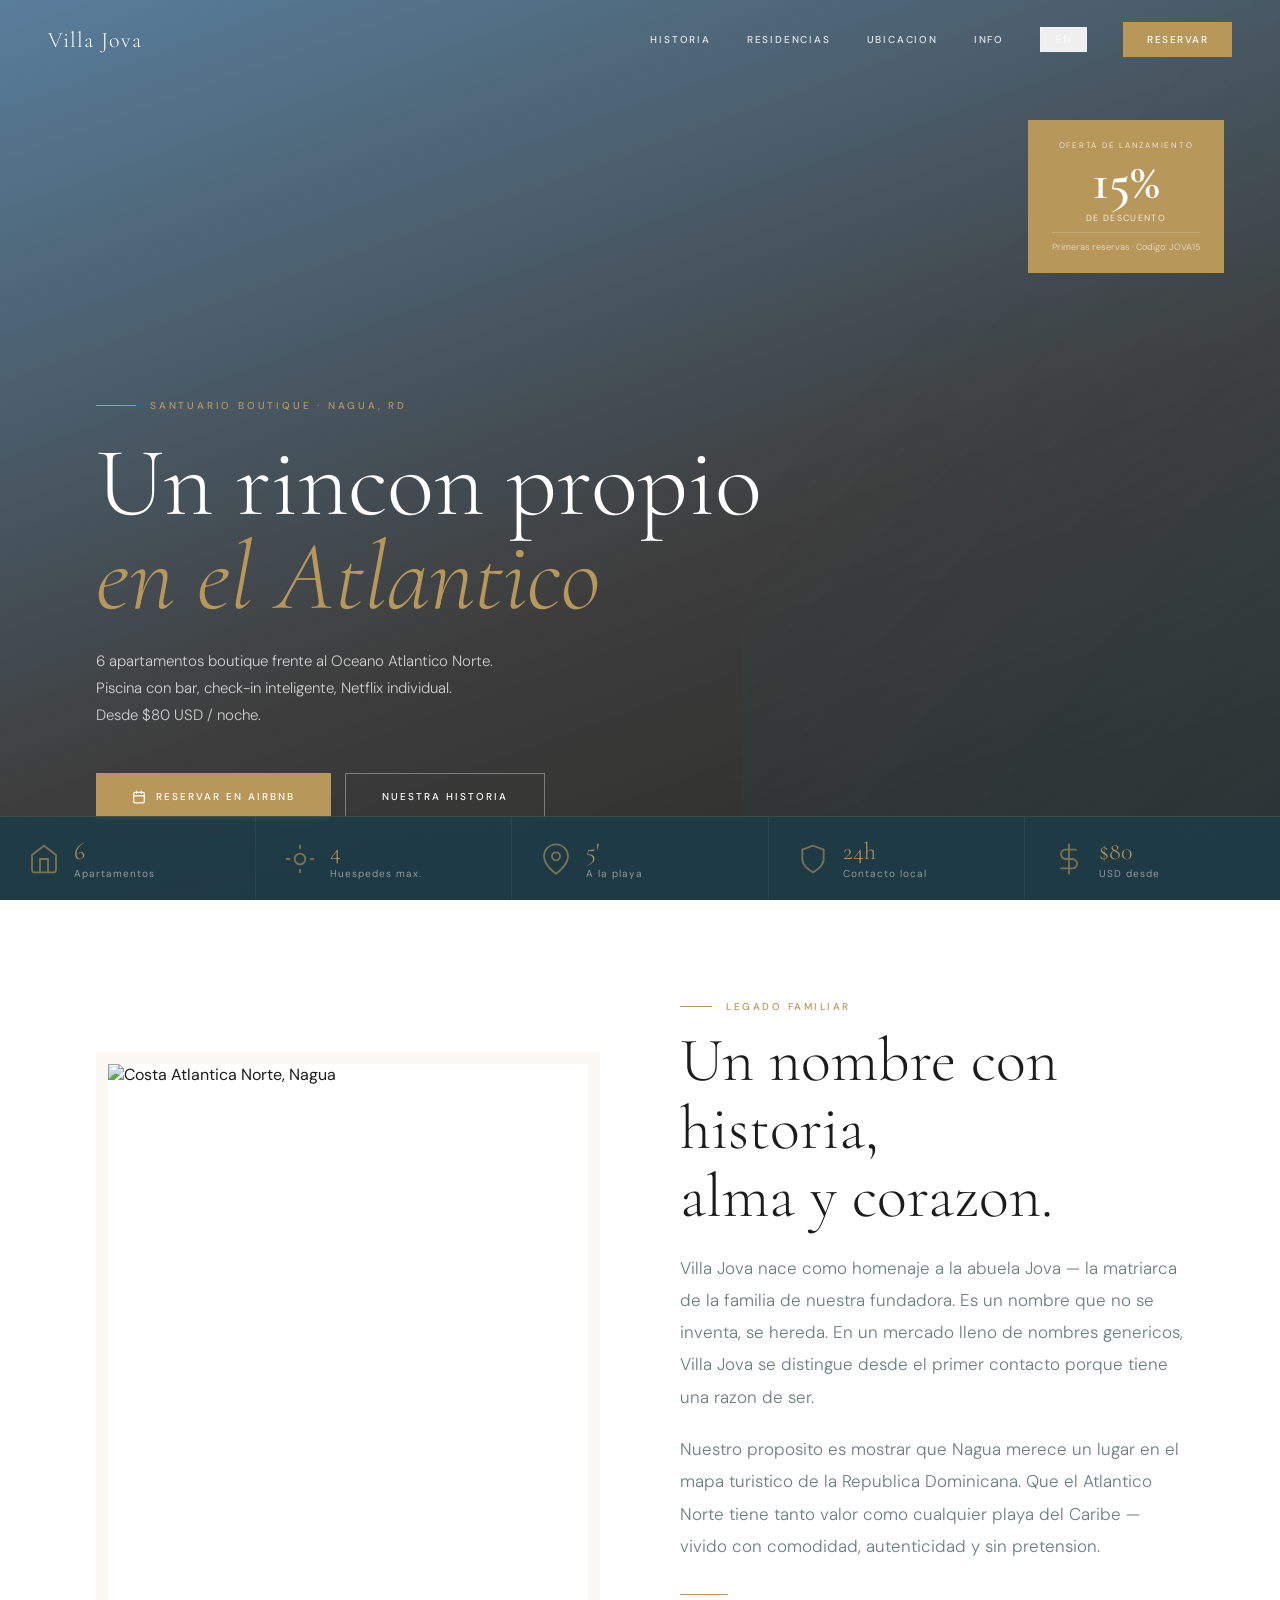
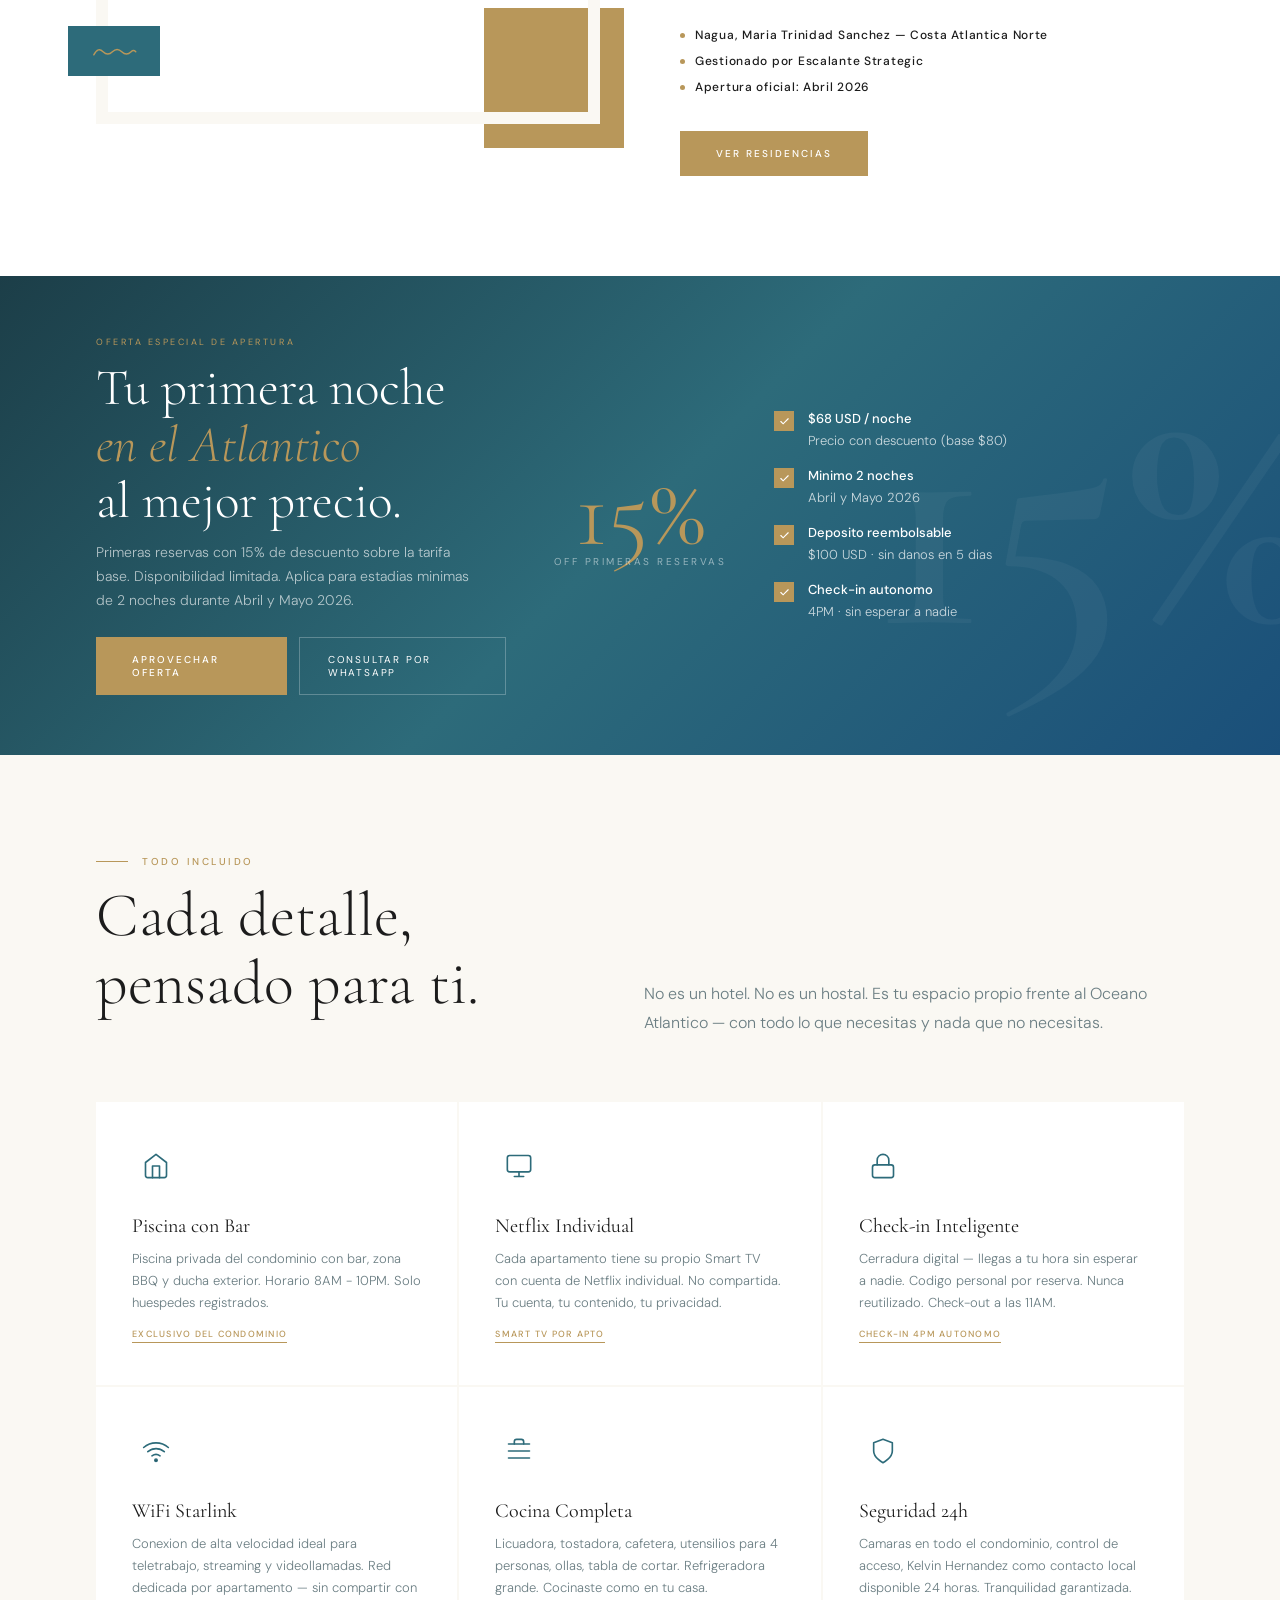
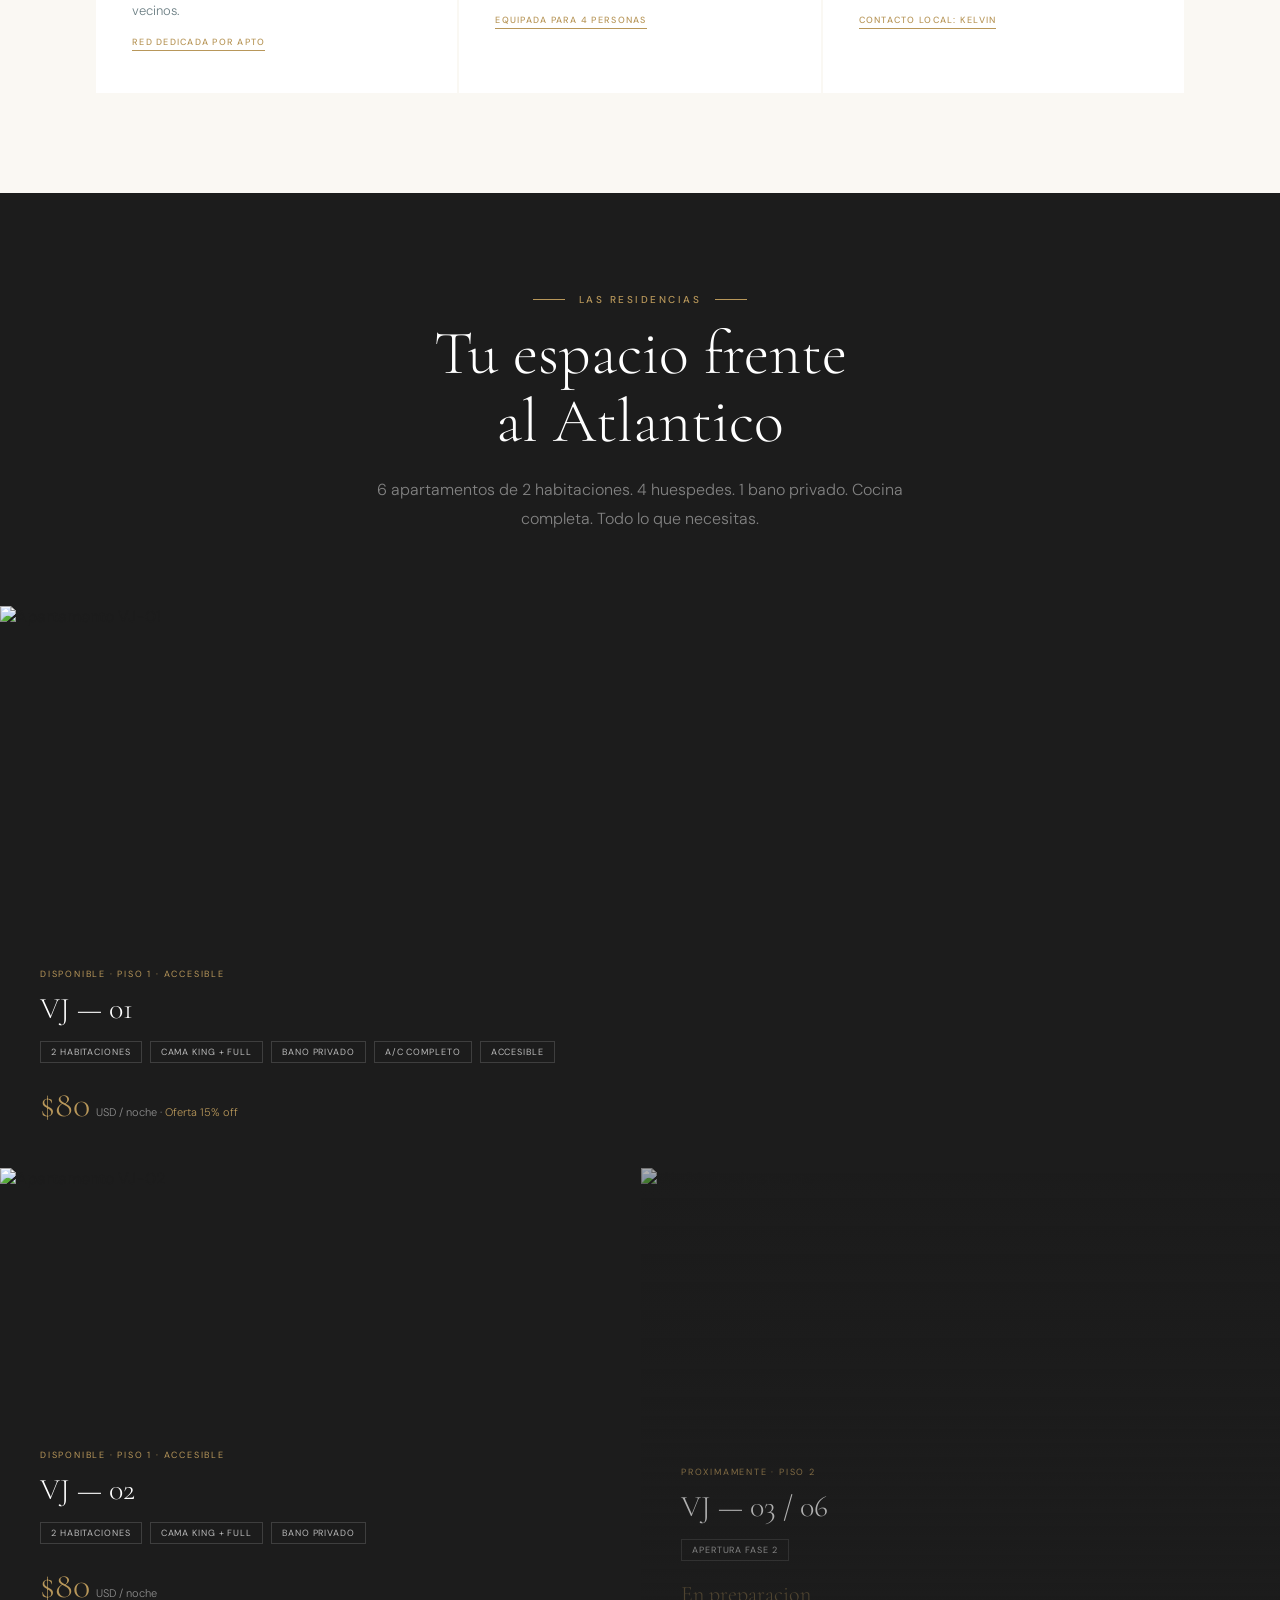
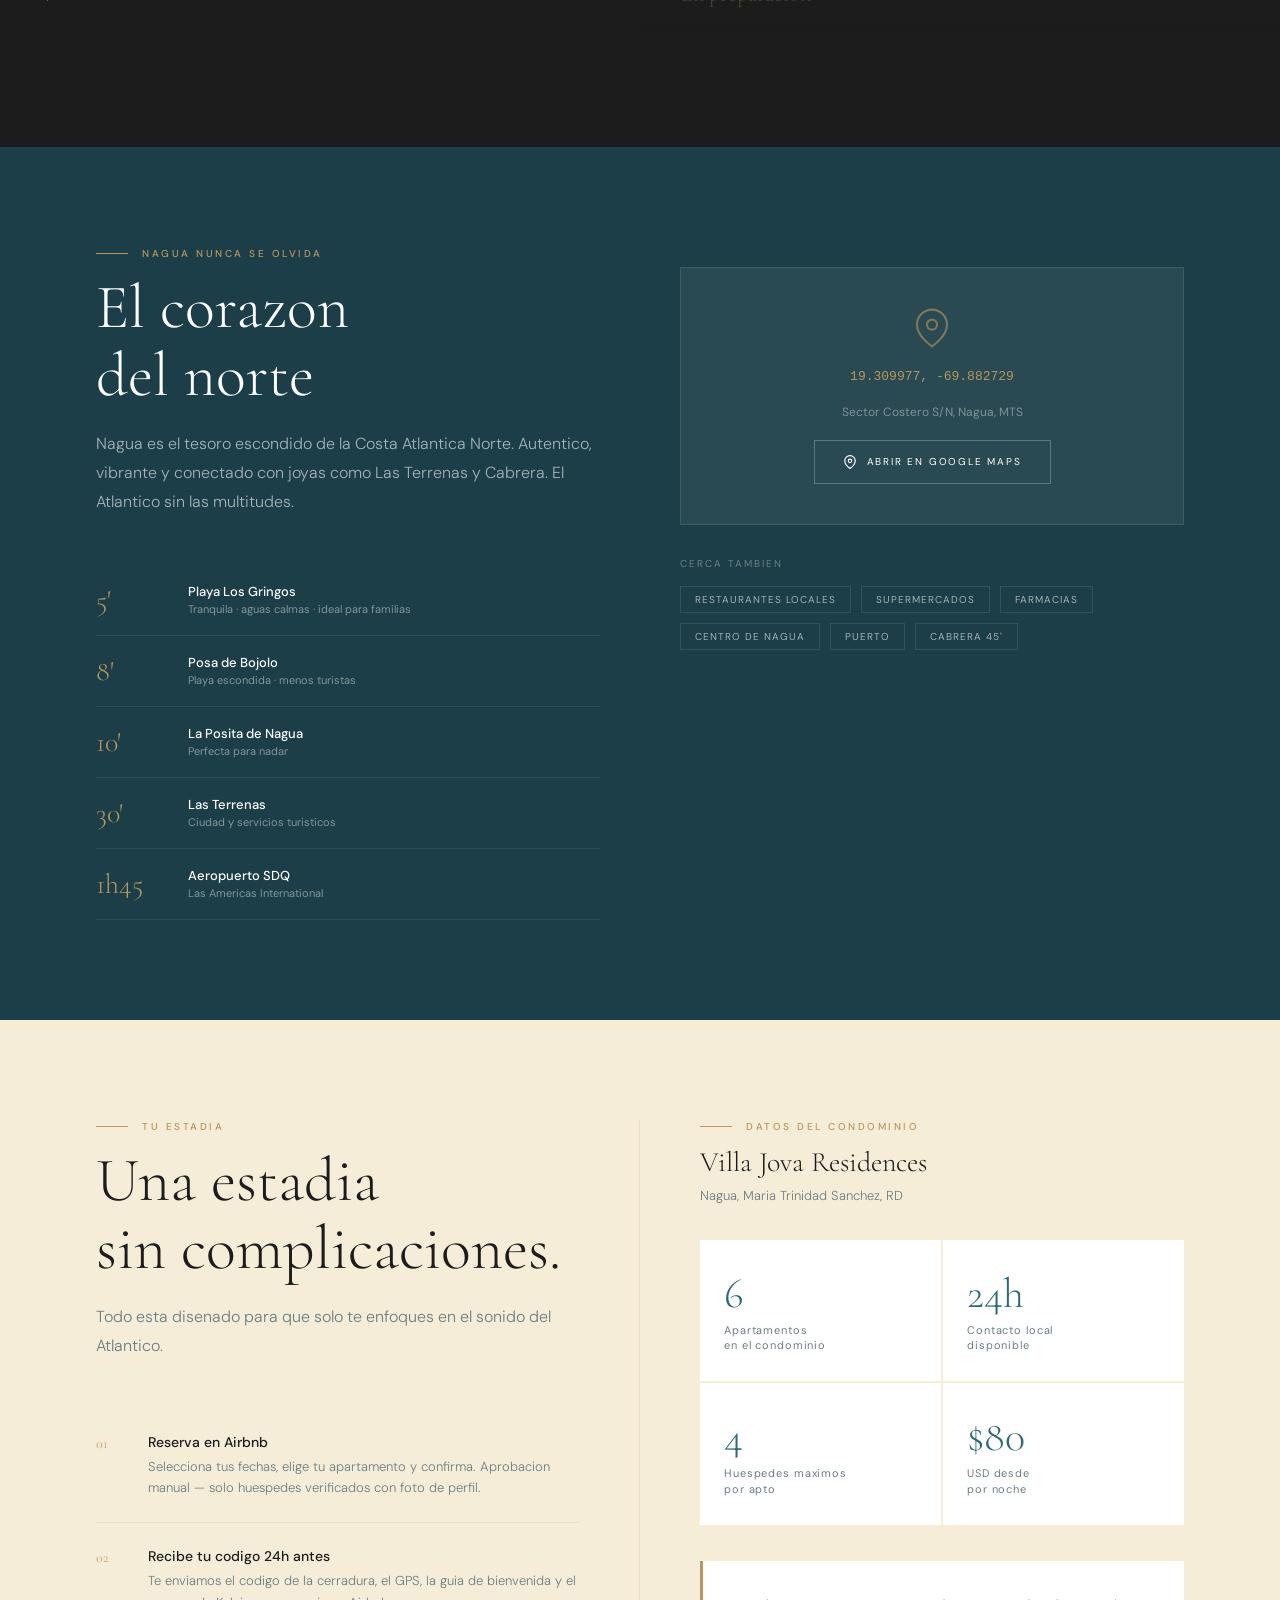
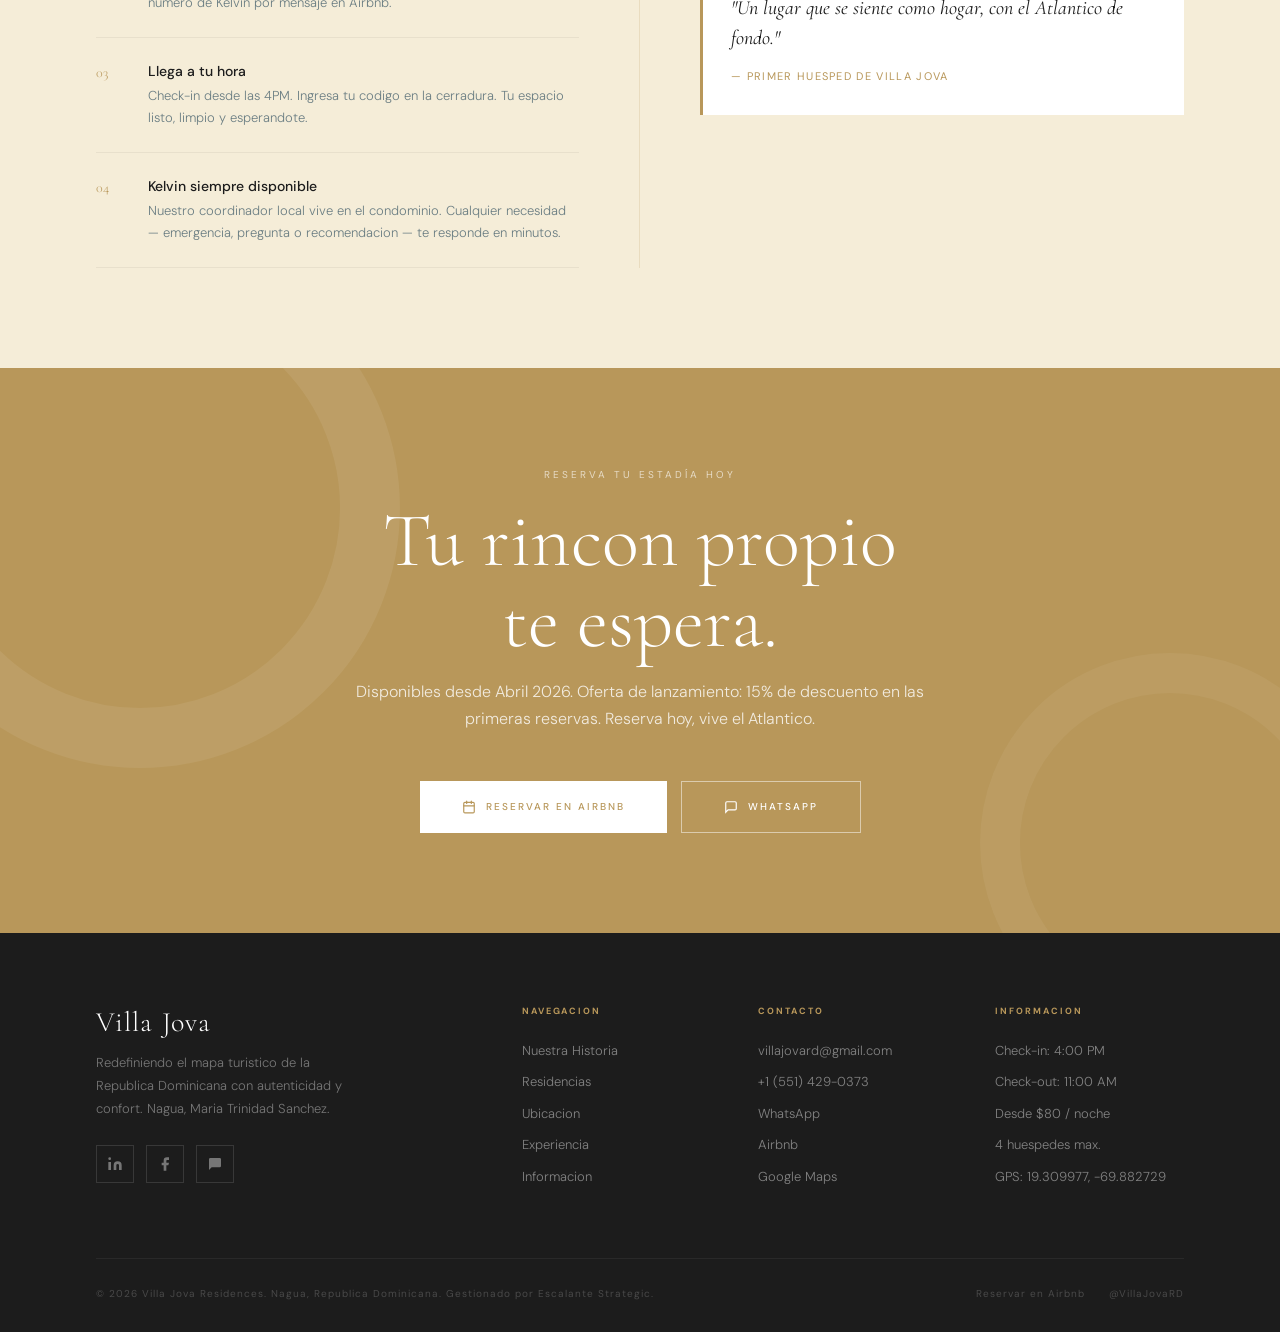
==== commit 12ebe17d: "Update index.html" ====
--- a/index.html
+++ b/index.html
@@ -1,231 +1,1083 @@
 <!DOCTYPE html>
 <html lang="es">
 <head>
-  <meta charset="UTF-8">
-  <title>Villa Jova Residences</title>
-
-  <meta name="viewport" content="width=device-width, initial-scale=1.0">
-
-  <!-- Fonts -->
-  <link href="https://fonts.googleapis.com/css2?family=Cormorant+Garamond&family=DM+Sans&display=swap" rel="stylesheet">
-
-  <style>
-    :root{
-      --gold:#B8975A;
-      --dark:#1C1C1C;
-      --cream:#FAF8F3;
-    }
-
-    *{
-      margin:0;
-      padding:0;
-      box-sizing:border-box;
-    }
-
-    body{
-      font-family:'DM Sans', sans-serif;
-      background:var(--cream);
-    }
-
-    /* NAV */
-    nav{
-      position:fixed;
-      width:100%;
-      padding:20px 40px;
-      display:flex;
-      justify-content:space-between;
-      align-items:center;
-      background:rgba(0,0,0,0.6);
-      backdrop-filter:blur(10px);
-      color:white;
-      z-index:100;
-    }
-
-    nav a{
-      color:white;
-      text-decoration:none;
-      margin:0 15px;
-      font-size:12px;
-    }
-
-    .cta{
-      background:var(--gold);
-      padding:10px 20px;
-    }
-
-    /* HERO */
-    #hero{
-      height:100vh;
-      display:flex;
-      align-items:center;
-      justify-content:center;
-      text-align:center;
-      color:white;
-
-      background:
-      linear-gradient(rgba(0,0,0,0.5), rgba(0,0,0,0.85)),
-      url('https://images.unsplash.com/photo-1507525428034-b723cf961d3e?auto=format&fit=crop&w=2000&q=80')
-      center/cover no-repeat;
-    }
-
-    h1{
-      font-family:'Cormorant Garamond', serif;
-      font-size:64px;
-      font-weight:300;
-    }
-
-    h1 span{
-      color:var(--gold);
-    }
-
-    .hero-buttons{
-      margin-top:30px;
-    }
-
-    .btn{
-      padding:15px 30px;
-      text-decoration:none;
-      margin:10px;
-      display:inline-block;
-    }
-
-    .btn-primary{
-      background:var(--gold);
-      color:white;
-    }
-
-    .btn-outline{
-      border:1px solid white;
-      color:white;
-    }
-
-    /* ABOUT */
-    #about{
-      padding:100px 40px;
-      text-align:center;
-      background:white;
-    }
-
-    #about h2{
-      font-family:'Cormorant Garamond';
-      font-size:48px;
-      margin-bottom:20px;
-    }
-
-    /* LAUNCH */
-    #launch{
-      padding:100px 20px;
-      background:#1C3E48;
-      color:white;
-      text-align:center;
-    }
-
-    #launch h2{
-      font-family:'Cormorant Garamond';
-      font-size:48px;
-      margin-bottom:20px;
-    }
-
-    .discount{
-      font-size:64px;
-      color:var(--gold);
-      margin:20px 0;
-    }
-
-    footer{
-      padding:40px;
-      text-align:center;
-      background:#111;
-      color:white;
-    }
-
-  </style>
+<meta charset="UTF-8">
+<meta name="viewport" content="width=device-width, initial-scale=1.0">
+<title>Villa Jova Residences — Nagua, República Dominicana</title>
+<link href="https://fonts.googleapis.com/css2?family=Cormorant+Garamond:ital,wght@0,300;0,400;0,600;1,300;1,400;1,600&family=DM+Sans:ital,opsz,wght@0,9..40,300;0,9..40,400;0,9..40,500;1,9..40,300&display=swap" rel="stylesheet">
+
+<style>
+:root{
+  --gold:#B8975A; --gold-l:#D4B27A; --gold-d:#8A6E3E;
+  --cream:#FAF8F3; --sand:#F5EDD8;
+  --teal:#2D6B7A; --teal-m:#4A7A8A; --teal-d:#1C3E48;
+  --navy:#1A4F7A; --dark:#1C1C1C; --gray:#6B7E83;
+  --white:#FFFFFF;
+  --serif:'Cormorant Garamond',Georgia,serif;
+  --sans:'DM Sans',system-ui,sans-serif;
+  --ease:cubic-bezier(.25,.46,.45,.94);
+}
+
+*{box-sizing:border-box;margin:0;padding:0}
+html{scroll-behavior:smooth;font-size:16px}
+body{font-family:var(--sans);background:var(--cream);color:var(--dark);overflow-x:hidden;-webkit-font-smoothing:antialiased}
+
+/* ── SCROLLBAR ── */
+::-webkit-scrollbar{width:3px}
+::-webkit-scrollbar-thumb{background:var(--gold)}
+
+/* ── NAV ── */
+#nav{
+  position:fixed;top:0;left:0;right:0;z-index:100;
+  padding:22px 48px;display:flex;align-items:center;justify-content:space-between;
+  transition:all .6s var(--ease);
+}
+#nav.scrolled{
+  background:rgba(250,248,243,.96);backdrop-filter:blur(16px);
+  padding:14px 48px;border-bottom:1px solid rgba(184,151,90,.15);
+}
+.nav-logo{font-family:var(--serif);font-size:22px;font-weight:300;color:var(--white);letter-spacing:.05em;text-decoration:none;transition:color .4s}
+#nav.scrolled .nav-logo{color:var(--dark)}
+.nav-links{display:flex;gap:36px;align-items:center}
+.nav-link{font-size:10px;font-weight:500;letter-spacing:.18em;text-transform:uppercase;color:rgba(255,255,255,.85);text-decoration:none;transition:color .3s;padding:4px 0;position:relative}
+.nav-link::after{content:'';position:absolute;bottom:-2px;left:0;width:0;height:1px;background:var(--gold);transition:width .3s}
+.nav-link:hover::after{width:100%}
+.nav-link:hover{color:var(--gold)}
+#nav.scrolled .nav-link{color:var(--dark)}
+#nav.scrolled .nav-link:hover{color:var(--gold)}
+.nav-lang{font-size:10px;font-weight:500;letter-spacing:.15em;text-transform:uppercase;color:rgba(255,255,255,.6);cursor:pointer;border:1px solid rgba(255,255,255,.25);padding:6px 14px;transition:all .3s}
+.nav-lang:hover{border-color:var(--gold);color:var(--gold)}
+#nav.scrolled .nav-lang{color:var(--dark);border-color:rgba(28,28,28,.2)}
+.nav-cta{font-size:10px;font-weight:500;letter-spacing:.15em;text-transform:uppercase;background:var(--gold);color:var(--white);border:none;padding:11px 24px;cursor:pointer;text-decoration:none;transition:background .3s}
+.nav-cta:hover{background:var(--gold-d)}
+.nav-ham{display:none;flex-direction:column;gap:5px;cursor:pointer;background:none;border:none;padding:4px}
+.nav-ham span{width:22px;height:1.5px;background:var(--white);transition:all .3s;display:block}
+#nav.scrolled .nav-ham span{background:var(--dark)}
+
+/* ── MOBILE MENU ── */
+#mobile-menu{
+  position:fixed;inset:0;background:var(--dark);z-index:200;
+  display:flex;flex-direction:column;align-items:center;justify-content:center;gap:40px;
+  transform:translateX(100%);transition:transform .5s var(--ease);
+}
+#mobile-menu.open{transform:translateX(0)}
+.mobile-link{font-family:var(--serif);font-size:42px;font-weight:300;color:var(--white);text-decoration:none;letter-spacing:.04em;opacity:.7;transition:opacity .3s}
+.mobile-link:hover{opacity:1;color:var(--gold)}
+.mobile-close{position:absolute;top:28px;right:32px;background:none;border:none;color:var(--white);font-size:28px;cursor:pointer;opacity:.6}
+.mobile-close:hover{opacity:1}
+.mobile-socials{display:flex;gap:20px;margin-top:16px}
+.mobile-soc-link{font-size:10px;letter-spacing:.18em;text-transform:uppercase;color:rgba(255,255,255,.4);text-decoration:none;transition:color .3s}
+.mobile-soc-link:hover{color:var(--gold)}
+
+/* ── HERO ── */
+#hero{
+  position:relative;height:100vh;min-height:640px;
+  display:flex;align-items:flex-end;overflow:hidden;
+}
+.hero-bg{
+  position:absolute;inset:0;
+  background:
+    linear-gradient(160deg, rgba(26,79,122,.72) 0%, rgba(28,28,28,.85) 60%, rgba(28,28,28,.95) 100%),
+    url('https://images.unsplash.com/photo-1519046904884-53103b34b206?auto=format&fit=crop&w=2000&q=80') center/cover no-repeat;
+  animation:heroZoom 20s ease-out forwards;
+}
+@keyframes heroZoom{0%{transform:scale(1.08)}100%{transform:scale(1)}}
+
+/* Diagonal teal accent */
+.hero-accent{
+  position:absolute;right:0;bottom:0;width:42%;height:100%;
+  background:linear-gradient(135deg,transparent 35%,rgba(45,107,122,.18) 100%);
+  pointer-events:none;
+}
+/* Wave ornament */
+.hero-wave{position:absolute;bottom:60px;right:56px;opacity:.5}
+
+.hero-inner{
+  position:relative;z-index:2;
+  width:100%;max-width:1200px;margin:0 auto;
+  padding:0 56px 80px;
+}
+.hero-eyebrow{
+  display:flex;align-items:center;gap:14px;margin-bottom:24px;
+  opacity:0;animation:fadeUp .9s var(--ease) .3s forwards;
+}
+.hero-line{width:40px;height:1px;background:var(--gold)}
+.hero-tag{font-size:10px;font-weight:500;letter-spacing:.28em;text-transform:uppercase;color:var(--gold)}
+.hero-title{
+  font-family:var(--serif);font-size:clamp(58px,8vw,98px);font-weight:300;
+  color:var(--white);line-height:.96;margin-bottom:24px;
+  opacity:0;animation:fadeUp .9s var(--ease) .5s forwards;
+}
+.hero-title em{display:block;font-style:italic;color:var(--gold)}
+.hero-sub{
+  font-size:15px;font-weight:300;color:rgba(255,255,255,.75);
+  max-width:400px;line-height:1.8;margin-bottom:44px;
+  opacity:0;animation:fadeUp .9s var(--ease) .7s forwards;
+}
+.hero-ctas{
+  display:flex;gap:14px;flex-wrap:wrap;
+  opacity:0;animation:fadeUp .9s var(--ease) .9s forwards;
+}
+.btn-gold{
+  display:inline-flex;align-items:center;gap:10px;
+  background:var(--gold);color:var(--white);border:none;
+  padding:16px 36px;font-size:10px;font-weight:500;letter-spacing:.2em;text-transform:uppercase;
+  cursor:pointer;text-decoration:none;transition:background .3s;
+}
+.btn-gold:hover{background:var(--gold-d)}
+.btn-outline{
+  display:inline-flex;align-items:center;gap:10px;
+  background:transparent;color:var(--white);
+  border:1px solid rgba(255,255,255,.35);
+  padding:16px 36px;font-size:10px;font-weight:500;letter-spacing:.2em;text-transform:uppercase;
+  cursor:pointer;text-decoration:none;transition:all .3s;
+}
+.btn-outline:hover{border-color:var(--gold);color:var(--gold)}
+
+/* Launch offer badge */
+.launch-badge{
+  position:absolute;top:120px;right:56px;z-index:5;
+  background:var(--gold);padding:20px 24px;text-align:center;
+  animation:fadeIn 1s var(--ease) 1.2s both;
+}
+.launch-badge .lb-tag{font-size:8px;letter-spacing:.22em;text-transform:uppercase;color:rgba(255,255,255,.75);margin-bottom:6px}
+.launch-badge .lb-pct{font-family:var(--serif);font-size:52px;font-weight:600;color:var(--white);line-height:1}
+.launch-badge .lb-off{font-size:9px;letter-spacing:.15em;text-transform:uppercase;color:rgba(255,255,255,.8);margin-top:4px}
+.launch-badge .lb-note{font-size:9px;color:rgba(255,255,255,.6);margin-top:8px;padding-top:8px;border-top:1px solid rgba(255,255,255,.2)}
+
+/* Stats bar */
+.hero-stats{
+  position:absolute;bottom:0;left:0;right:0;z-index:5;
+  background:rgba(28,60,72,.88);backdrop-filter:blur(12px);
+  display:flex;border-top:1px solid rgba(184,151,90,.2);
+}
+.hero-stat{
+  flex:1;padding:20px 28px;display:flex;align-items:center;gap:14px;
+  border-right:1px solid rgba(255,255,255,.06);
+}
+.hero-stat:last-child{border-right:none}
+.hs-icon{width:32px;height:32px;opacity:.6}
+.hs-num{font-family:var(--serif);font-size:24px;font-weight:300;color:var(--gold)}
+.hs-label{font-size:10px;letter-spacing:.1em;color:rgba(255,255,255,.5);margin-top:1px}
+
+@keyframes fadeUp{from{opacity:0;transform:translateY(28px)}to{opacity:1;transform:translateY(0)}}
+@keyframes fadeIn{from{opacity:0}to{opacity:1}}
+
+/* ── SECTIONS COMMON ── */
+.section{padding:100px 0}
+.section-inner{max-width:1200px;margin:0 auto;padding:0 56px}
+.eyebrow{display:flex;align-items:center;gap:14px;margin-bottom:14px}
+.eyebrow-line{width:32px;height:1px;background:var(--gold)}
+.eyebrow-text{font-size:10px;font-weight:500;letter-spacing:.25em;text-transform:uppercase;color:var(--gold)}
+.section-title{font-family:var(--serif);font-size:clamp(40px,5vw,62px);font-weight:300;line-height:1.1;margin-bottom:20px}
+.section-body{font-size:16px;font-weight:300;color:var(--gray);line-height:1.8;max-width:540px}
+
+/* reveal */
+.reveal{opacity:0;transform:translateY(32px);transition:opacity .8s var(--ease),transform .8s var(--ease)}
+.reveal.visible{opacity:1;transform:translateY(0)}
+.reveal-left{opacity:0;transform:translateX(-32px);transition:opacity .8s var(--ease),transform .8s var(--ease)}
+.reveal-left.visible{opacity:1;transform:translateX(0)}
+.reveal-right{opacity:0;transform:translateX(32px);transition:opacity .8s var(--ease),transform .8s var(--ease)}
+.reveal-right.visible{opacity:1;transform:translateX(0)}
+
+/* ── ABOUT / HERITAGE ── */
+#about{background:var(--white)}
+.about-grid{display:grid;grid-template-columns:1fr 1fr;gap:80px;align-items:center}
+.about-img-wrap{position:relative}
+.about-img{
+  width:100%;aspect-ratio:3/4;object-fit:cover;
+  border:12px solid var(--cream);
+  display:block;
+}
+.about-gold-block{position:absolute;bottom:-24px;right:-24px;width:140px;height:140px;background:var(--gold);z-index:-1}
+.about-content .section-title{color:var(--dark)}
+.about-text{font-size:17px;font-weight:300;color:var(--gray);line-height:1.9;margin-bottom:20px}
+.about-divider{width:48px;height:1px;background:var(--gold);margin:32px 0}
+.about-detail{display:flex;align-items:center;gap:10px;margin-bottom:10px}
+.about-detail-dot{width:5px;height:5px;border-radius:50%;background:var(--gold);flex-shrink:0}
+.about-detail-text{font-size:12px;letter-spacing:.06em;color:var(--dark);font-weight:500}
+
+/* ── LAUNCH OFFER BANNER ── */
+#launch{
+  background:linear-gradient(135deg,var(--teal-d) 0%,var(--teal) 50%,var(--navy) 100%);
+  padding:60px 0;position:relative;overflow:hidden;
+}
+#launch::before{
+  content:'15%';font-family:var(--serif);font-size:340px;font-weight:600;
+  color:rgba(255,255,255,.04);position:absolute;right:-40px;top:50%;
+  transform:translateY(-50%);line-height:1;pointer-events:none;
+}
+.launch-inner{
+  max-width:1200px;margin:0 auto;padding:0 56px;
+  display:grid;grid-template-columns:1fr auto 1fr;gap:48px;align-items:center;
+}
+.launch-left{}
+.launch-tag{font-size:9px;letter-spacing:.28em;text-transform:uppercase;color:var(--gold);margin-bottom:12px;display:block}
+.launch-title{font-family:var(--serif);font-size:clamp(32px,4vw,52px);font-weight:300;color:var(--white);line-height:1.1;margin-bottom:12px}
+.launch-title em{font-style:italic;color:var(--gold)}
+.launch-desc{font-size:14px;font-weight:300;color:rgba(255,255,255,.65);line-height:1.7;max-width:380px}
+.launch-center{text-align:center}
+.launch-pct{font-family:var(--serif);font-size:100px;font-weight:300;color:var(--gold);line-height:1}
+.launch-off{font-size:10px;letter-spacing:.25em;text-transform:uppercase;color:rgba(255,255,255,.5);margin-top:-8px}
+.launch-right{display:flex;flex-direction:column;gap:16px;align-items:flex-start}
+.launch-item{display:flex;align-items:flex-start;gap:14px}
+.launch-item-icon{width:20px;height:20px;background:var(--gold);flex-shrink:0;margin-top:2px;display:flex;align-items:center;justify-content:center}
+.launch-item-icon svg{width:11px;height:11px;stroke:var(--white);fill:none;stroke-width:2.5;stroke-linecap:round}
+.launch-item-text{font-size:13px;font-weight:300;color:rgba(255,255,255,.75);line-height:1.5}
+.launch-item-text strong{display:block;color:var(--white);font-weight:500;margin-bottom:2px}
+.launch-cta-wrap{display:flex;gap:12px;margin-top:24px}
+
+/* ── AMENITIES ── */
+#amenities{background:var(--cream)}
+.amenities-header{display:flex;justify-content:space-between;align-items:flex-end;margin-bottom:64px}
+.amenities-header .section-body{margin-bottom:0}
+.amenities-grid{display:grid;grid-template-columns:repeat(3,1fr);gap:2px}
+.amenity-card{
+  background:var(--white);padding:40px 36px;
+  border-bottom:2px solid transparent;
+  transition:border-color .3s,background .4s,transform .4s;
+  cursor:default;position:relative;overflow:hidden;
+}
+.amenity-card::before{
+  content:'';position:absolute;bottom:0;left:0;right:0;height:2px;
+  background:var(--gold);transform:scaleX(0);transform-origin:left;
+  transition:transform .4s var(--ease);
+}
+.amenity-card:hover::before{transform:scaleX(1)}
+.amenity-card:hover{transform:translateY(-4px)}
+.amenity-icon{
+  width:48px;height:48px;margin-bottom:24px;
+  display:flex;align-items:center;justify-content:center;
+}
+.amenity-icon svg{width:28px;height:28px;stroke:var(--teal);fill:none;stroke-width:1.4;stroke-linecap:round;stroke-linejoin:round}
+.amenity-title{font-family:var(--serif);font-size:20px;font-weight:400;color:var(--dark);margin-bottom:10px}
+.amenity-text{font-size:13px;font-weight:300;color:var(--gray);line-height:1.7}
+.amenity-highlight{
+  display:inline-block;margin-top:14px;
+  font-size:9px;font-weight:500;letter-spacing:.14em;text-transform:uppercase;
+  color:var(--gold);border-bottom:1px solid var(--gold);padding-bottom:2px;
+}
+
+/* ── APARTMENTS ── */
+#apartments{background:var(--dark);padding:100px 0}
+.apts-header{text-align:center;margin-bottom:72px}
+.apts-header .section-title{color:var(--white)}
+.apts-header .section-body{color:rgba(255,255,255,.5);margin:0 auto}
+.apts-grid{display:grid;grid-template-columns:1fr 1fr;gap:2px}
+.apt-card{position:relative;overflow:hidden;aspect-ratio:4/3}
+.apt-img{width:100%;height:100%;object-fit:cover;transition:transform 6s var(--ease)}
+.apt-card:hover .apt-img{transform:scale(1.06)}
+.apt-overlay{
+  position:absolute;inset:0;
+  background:linear-gradient(0deg,rgba(28,28,28,.92) 0%,rgba(28,28,28,.3) 50%,transparent 100%);
+}
+.apt-content{position:absolute;bottom:0;left:0;right:0;padding:40px}
+.apt-tag{font-size:9px;letter-spacing:.2em;text-transform:uppercase;color:var(--gold);margin-bottom:10px}
+.apt-name{font-family:var(--serif);font-size:30px;font-weight:300;color:var(--white);margin-bottom:14px}
+.apt-features{display:flex;flex-wrap:wrap;gap:8px;margin-bottom:20px}
+.apt-feat{
+  font-size:9px;letter-spacing:.1em;text-transform:uppercase;
+  color:rgba(255,255,255,.7);
+  border:1px solid rgba(255,255,255,.15);
+  padding:4px 10px;
+}
+.apt-price{
+  display:flex;align-items:baseline;gap:6px;
+}
+.apt-price-num{font-family:var(--serif);font-size:36px;font-weight:300;color:var(--gold)}
+.apt-price-label{font-size:11px;color:rgba(255,255,255,.5);font-weight:300}
+.apt-book{
+  position:absolute;top:28px;right:28px;
+  background:var(--gold);color:var(--white);
+  font-size:9px;letter-spacing:.16em;text-transform:uppercase;
+  padding:10px 18px;text-decoration:none;
+  opacity:0;transform:translateY(-8px);
+  transition:opacity .3s,transform .3s;
+}
+.apt-card:hover .apt-book{opacity:1;transform:translateY(0)}
+/* Full-width feature apt */
+.apt-card.featured{grid-column:span 2;aspect-ratio:16/7}
+.apt-card.coming{opacity:.65}
+
+/* ── LOCATION ── */
+#location{background:var(--teal-d);padding:100px 0;overflow:hidden;position:relative}
+#location::after{
+  content:'';position:absolute;right:-100px;top:0;bottom:0;width:50%;
+  background:url('https://images.unsplash.com/photo-1519046904884-53103b34b206?auto=format&fit=crop&w=1200&q=80') center/cover no-repeat;
+  opacity:.22;
+}
+.loc-grid{display:grid;grid-template-columns:1fr 1fr;gap:80px;align-items:start;position:relative;z-index:2}
+.loc-left .section-title{color:var(--white)}
+.loc-left .section-body{color:rgba(255,255,255,.6)}
+.loc-beaches{margin-top:48px;display:flex;flex-direction:column;gap:0}
+.beach-item{
+  display:flex;align-items:center;gap:20px;
+  padding:18px 0;border-bottom:1px solid rgba(255,255,255,.08);
+}
+.beach-time{
+  font-family:var(--serif);font-size:28px;font-weight:300;
+  color:var(--gold);min-width:72px;
+}
+.beach-name{font-size:13px;font-weight:500;color:var(--white)}
+.beach-desc{font-size:11px;color:rgba(255,255,255,.45);margin-top:2px}
+.loc-right{padding-top:20px}
+.loc-map-placeholder{
+  background:rgba(255,255,255,.06);border:1px solid rgba(255,255,255,.1);
+  padding:40px;text-align:center;margin-bottom:28px;
+}
+.map-pin-icon{margin:0 auto 16px;width:40px;height:40px;opacity:.6}
+.map-coords{font-family:'Courier New',monospace;font-size:13px;color:var(--gold);margin-bottom:20px}
+.btn-teal-outline{
+  display:inline-flex;align-items:center;gap:10px;
+  border:1px solid rgba(255,255,255,.25);color:var(--white);
+  font-size:10px;letter-spacing:.18em;text-transform:uppercase;
+  padding:14px 28px;text-decoration:none;transition:all .3s;background:none;cursor:pointer;
+}
+.btn-teal-outline:hover{border-color:var(--gold);color:var(--gold)}
+.loc-near{margin-top:32px}
+.loc-near-title{font-size:10px;letter-spacing:.2em;text-transform:uppercase;color:rgba(255,255,255,.35);margin-bottom:16px}
+.loc-near-items{display:flex;flex-wrap:wrap;gap:10px}
+.loc-pill{
+  font-size:10px;letter-spacing:.1em;text-transform:uppercase;
+  color:rgba(255,255,255,.6);border:1px solid rgba(255,255,255,.1);
+  padding:6px 14px;
+}
+
+/* ── EXPERIENCE ── */
+#experience{background:var(--sand);padding:100px 0}
+.exp-grid{display:grid;grid-template-columns:1fr 1fr;gap:0}
+.exp-left{padding-right:60px;border-right:1px solid rgba(184,151,90,.2)}
+.exp-steps{margin-top:48px;display:flex;flex-direction:column;gap:0}
+.exp-step{
+  display:flex;gap:24px;padding:24px 0;
+  border-bottom:1px solid rgba(28,28,28,.06);
+  transition:padding-left .3s;
+}
+.exp-step:hover{padding-left:8px}
+.exp-step-num{
+  font-family:var(--serif);font-size:14px;font-weight:300;
+  color:var(--gold);min-width:28px;padding-top:2px;
+}
+.exp-step-title{font-size:14px;font-weight:500;color:var(--dark);margin-bottom:5px}
+.exp-step-text{font-size:13px;font-weight:300;color:var(--gray);line-height:1.65}
+.exp-right{padding-left:60px;display:flex;flex-direction:column;gap:0}
+.exp-right .eyebrow{margin-bottom:12px}
+.exp-facts{margin-top:36px;display:grid;grid-template-columns:1fr 1fr;gap:2px}
+.exp-fact{background:var(--white);padding:28px 24px}
+.exp-fact-num{font-family:var(--serif);font-size:42px;font-weight:300;color:var(--teal)}
+.exp-fact-label{font-size:11px;letter-spacing:.08em;color:var(--gray);margin-top:4px;line-height:1.4}
+.guest-msg{
+  margin-top:36px;background:var(--white);padding:32px 28px;
+  border-left:3px solid var(--gold);
+}
+.gm-quote{font-family:var(--serif);font-size:20px;font-style:italic;color:var(--dark);line-height:1.5;margin-bottom:16px}
+.gm-author{font-size:11px;letter-spacing:.12em;text-transform:uppercase;color:var(--gold)}
+
+/* ── TESTIMONIALS ── */
+#reviews{background:var(--dark);padding:80px 0}
+.reviews-grid{display:grid;grid-template-columns:repeat(3,1fr);gap:2px}
+.review-card{background:rgba(255,255,255,.04);padding:40px 32px;border-top:1px solid rgba(184,151,90,.0);transition:border-color .3s,background .3s}
+.review-card:hover{background:rgba(255,255,255,.07);border-top-color:var(--gold)}
+.review-stars{display:flex;gap:4px;margin-bottom:20px}
+.star{width:12px;height:12px;fill:var(--gold)}
+.review-text{font-family:var(--serif);font-size:18px;font-style:italic;font-weight:300;color:rgba(255,255,255,.8);line-height:1.6;margin-bottom:24px}
+.review-author{font-size:10px;letter-spacing:.15em;text-transform:uppercase;color:var(--gold)}
+.review-city{font-size:10px;color:rgba(255,255,255,.3);margin-top:3px}
+.reviews-cta{text-align:center;margin-top:48px}
+.reviews-note{font-size:12px;color:rgba(255,255,255,.3);margin-top:12px}
+
+/* ── INFO GRID FOR GUESTS ── */
+#info{background:var(--cream);padding:100px 0}
+.info-grid{display:grid;grid-template-columns:repeat(4,1fr);gap:2px}
+.info-card{background:var(--white);padding:36px 28px}
+.info-card-icon{width:36px;height:36px;margin-bottom:20px}
+.info-card-icon svg{width:36px;height:36px;stroke:var(--teal);fill:none;stroke-width:1.3;stroke-linecap:round}
+.info-card-title{font-family:var(--serif);font-size:18px;color:var(--dark);margin-bottom:14px}
+.info-item{display:flex;justify-content:space-between;align-items:baseline;padding:6px 0;border-bottom:1px solid var(--sand)}
+.info-item:last-child{border-bottom:none}
+.info-label{font-size:11px;font-weight:300;color:var(--gray)}
+.info-value{font-size:11px;font-weight:500;color:var(--dark);text-align:right}
+.info-value.gold{color:var(--gold)}
+.info-value.red{color:#A32D2D}
+
+/* ── CTA ── */
+#cta{
+  background:var(--gold);padding:100px 0;
+  position:relative;overflow:hidden;text-align:center;
+}
+#cta::before{
+  content:'';position:absolute;top:-120px;left:-120px;
+  width:400px;height:400px;border-radius:50%;
+  border:60px solid rgba(255,255,255,.07);pointer-events:none;
+}
+#cta::after{
+  content:'';position:absolute;bottom:-100px;right:-80px;
+  width:300px;height:300px;border-radius:50%;
+  border:40px solid rgba(255,255,255,.05);pointer-events:none;
+}
+.cta-inner{position:relative;z-index:2;max-width:720px;margin:0 auto;padding:0 48px}
+.cta-eyebrow{font-size:10px;letter-spacing:.3em;text-transform:uppercase;color:rgba(255,255,255,.65);margin-bottom:20px}
+.cta-title{font-family:var(--serif);font-size:clamp(48px,6vw,80px);font-weight:300;color:var(--white);line-height:1.05;margin-bottom:16px}
+.cta-sub{font-size:16px;font-weight:300;color:rgba(255,255,255,.8);margin-bottom:48px;line-height:1.7}
+.cta-btns{display:flex;gap:14px;justify-content:center;flex-wrap:wrap}
+.btn-white{
+  display:inline-flex;align-items:center;gap:10px;
+  background:var(--white);color:var(--gold);
+  border:none;padding:18px 42px;
+  font-size:10px;font-weight:500;letter-spacing:.2em;text-transform:uppercase;
+  cursor:pointer;text-decoration:none;transition:all .3s;
+}
+.btn-white:hover{background:var(--dark);color:var(--white)}
+.btn-white-outline{
+  display:inline-flex;align-items:center;gap:10px;
+  background:transparent;color:var(--white);
+  border:1px solid rgba(255,255,255,.5);
+  padding:18px 42px;
+  font-size:10px;font-weight:500;letter-spacing:.2em;text-transform:uppercase;
+  cursor:pointer;text-decoration:none;transition:all .3s;
+}
+.btn-white-outline:hover{background:rgba(255,255,255,.1)}
+.cta-timer{margin-top:32px;font-size:12px;color:rgba(255,255,255,.5)}
+.cta-timer strong{color:var(--white)}
+
+/* ── FOOTER ── */
+footer{background:var(--dark);padding:72px 0 32px}
+.footer-inner{max-width:1200px;margin:0 auto;padding:0 56px}
+.footer-grid{display:grid;grid-template-columns:2fr 1fr 1fr 1fr;gap:48px;margin-bottom:60px}
+.footer-brand .brand-name{font-family:var(--serif);font-size:28px;font-weight:300;color:var(--white);letter-spacing:.04em;margin-bottom:12px}
+.footer-brand .brand-tagline{font-size:13px;font-weight:300;color:rgba(255,255,255,.4);line-height:1.8;margin-bottom:24px;max-width:260px}
+.footer-socials{display:flex;gap:12px}
+.social-btn{
+  width:38px;height:38px;border:1px solid rgba(255,255,255,.12);
+  display:flex;align-items:center;justify-content:center;
+  color:rgba(255,255,255,.4);text-decoration:none;
+  transition:all .3s;
+}
+.social-btn:hover{border-color:var(--gold);color:var(--gold)}
+.social-btn svg{width:16px;height:16px;fill:currentColor}
+.footer-col h4{font-size:9px;letter-spacing:.22em;text-transform:uppercase;color:var(--gold);margin-bottom:24px}
+.footer-col ul{list-style:none}
+.footer-col li{margin-bottom:12px}
+.footer-col a,.footer-col span{font-size:13px;font-weight:300;color:rgba(255,255,255,.45);text-decoration:none;transition:color .3s;display:block;line-height:1.5}
+.footer-col a:hover{color:var(--gold)}
+.footer-bottom{
+  padding-top:28px;border-top:1px solid rgba(255,255,255,.06);
+  display:flex;justify-content:space-between;align-items:center;flex-wrap:wrap;gap:16px;
+}
+.footer-copy{font-size:10px;letter-spacing:.1em;color:rgba(255,255,255,.2)}
+.footer-links{display:flex;gap:24px}
+.footer-links a{font-size:10px;letter-spacing:.1em;color:rgba(255,255,255,.2);text-decoration:none;transition:color .3s}
+.footer-links a:hover{color:var(--gold)}
+
+/* ── LANGUAGE TOGGLE ── */
+.lang-active{color:var(--gold)!important}
+
+/* ── RESPONSIVE ── */
+@media(max-width:900px){
+  #nav{padding:18px 24px}
+  #nav.scrolled{padding:12px 24px}
+  .nav-links{display:none}
+  .nav-ham{display:flex}
+  .hero-inner{padding:0 24px 140px}
+  .launch-badge{top:80px;right:24px;padding:14px 18px}
+  .launch-badge .lb-pct{font-size:38px}
+  .hero-stats{flex-wrap:wrap}
+  .hero-stat{flex:0 0 50%}
+  .section-inner{padding:0 24px}
+  .about-grid,.loc-grid,.exp-grid,.apts-grid{grid-template-columns:1fr}
+  .apt-card.featured{grid-column:span 1}
+  .amenities-grid{grid-template-columns:1fr 1fr}
+  .info-grid{grid-template-columns:1fr 1fr}
+  .reviews-grid{grid-template-columns:1fr}
+  .footer-grid{grid-template-columns:1fr 1fr}
+  .launch-inner{grid-template-columns:1fr;text-align:center}
+  .launch-center{order:-1}
+  .launch-right{align-items:center}
+  .launch-desc{margin:0 auto}
+  .exp-grid{grid-template-columns:1fr}
+  .exp-left{padding-right:0;border-right:none;border-bottom:1px solid rgba(184,151,90,.2);padding-bottom:40px;margin-bottom:40px}
+  .exp-right{padding-left:0}
+  .exp-facts{grid-template-columns:repeat(4,1fr)}
+  .about-gold-block{display:none}
+  .hero-stats .hs-label{display:none}
+}
+@media(max-width:600px){
+  .amenities-grid{grid-template-columns:1fr}
+  .info-grid{grid-template-columns:1fr}
+  .footer-grid{grid-template-columns:1fr}
+  .exp-facts{grid-template-columns:1fr 1fr}
+  .hero-title{font-size:52px}
+  .launch-badge{display:none}
+}
+
+/* ── WAVE SVG ── */
+.wave-ornament{width:56px;height:18px;display:block}
+</style>
 </head>
-
 <body>
 
 <!-- NAV -->
-<nav>
-  <div>Villa Jova</div>
-
-  <div>
-    <a href="#about">Historia</a>
-    <a href="#launch">Lanzamiento</a>
-    <a href="#contact">Contacto</a>
-    <a href="#" class="cta">Reservar</a>
-  </div>
+<nav id="nav">
+  <a href="#hero" class="nav-logo">Villa Jova</a>
+  <div class="nav-links">
+    <a href="#about" class="nav-link" data-es="Historia" data-en="Story">Historia</a>
+    <a href="#apartments" class="nav-link" data-es="Residencias" data-en="Residences">Residencias</a>
+    <a href="#location" class="nav-link" data-es="Ubicacion" data-en="Location">Ubicacion</a>
+    <a href="#info" class="nav-link" data-es="Info" data-en="Info">Info</a>
+    <button class="nav-lang" onclick="toggleLang()" id="lang-btn">EN</button>
+    <a href="https://www.airbnb.com/p/villajovardnagua" target="_blank" class="nav-cta" data-es="Reservar" data-en="Book Now">Reservar</a>
+  </div>
+  <button class="nav-ham" onclick="toggleMenu()" id="ham-btn" aria-label="Menu">
+    <span></span><span></span><span></span>
+  </button>
 </nav>
+
+<!-- MOBILE MENU -->
+<div id="mobile-menu">
+  <button class="mobile-close" onclick="toggleMenu()">&#215;</button>
+  <a href="#about" class="mobile-link" onclick="toggleMenu()" data-es="Historia" data-en="Story">Historia</a>
+  <a href="#apartments" class="mobile-link" onclick="toggleMenu()" data-es="Residencias" data-en="Residences">Residencias</a>
+  <a href="#location" class="mobile-link" onclick="toggleMenu()" data-es="Ubicacion" data-en="Location">Ubicacion</a>
+  <a href="#info" class="mobile-link" onclick="toggleMenu()" data-es="Info" data-en="Info">Info</a>
+  <a href="https://www.airbnb.com/p/villajovardnagua" target="_blank" class="btn-gold" style="margin-top:20px" data-es="Reservar en Airbnb" data-en="Book on Airbnb">Reservar en Airbnb</a>
+  <div class="mobile-socials">
+    <a href="https://www.instagram.com/villajovard/" target="_blank" class="mobile-soc-link">Instagram</a>
+    <a href="https://www.facebook.com/profile.php?id=61575357700100" target="_blank" class="mobile-soc-link">Facebook</a>
+    <a href="https://wa.me/15514290373" target="_blank" class="mobile-soc-link">WhatsApp</a>
+  </div>
+</div>
 
 <!-- HERO -->
 <section id="hero">
-  <div>
-    <h1>
-      Un rincón propio<br>
-      <span>en el Atlántico</span>
-    </h1>
-
-    <p style="margin-top:20px;">
-      Apartamentos boutique frente al mar en Nagua.
-      Diseño, privacidad y experiencia premium.
-    </p>
-
-    <div class="hero-buttons">
-      <a href="#" class="btn btn-primary">Reservar ahora</a>
-      <a href="#about" class="btn btn-outline">Explorar</a>
+  <div class="hero-bg"></div>
+  <div class="hero-accent"></div>
+
+  <!-- Launch offer badge -->
+  <div class="launch-badge reveal">
+    <div class="lb-tag" data-es="Oferta de Lanzamiento" data-en="Launch Offer">Oferta de Lanzamiento</div>
+    <div class="lb-pct">15%</div>
+    <div class="lb-off" data-es="de descuento" data-en="off">de descuento</div>
+    <div class="lb-note" data-es="Primeras reservas · Codigo: JOVA15" data-en="First bookings · Code: JOVA15">Primeras reservas · Codigo: JOVA15</div>
+  </div>
+
+  <!-- Wave ornament -->
+  <div class="hero-wave">
+    <svg class="wave-ornament" viewBox="0 0 56 18" fill="none" xmlns="http://www.w3.org/2000/svg">
+      <path d="M2 14C6 6 10 6 14 10C18 14 22 14 26 10C30 6 34 6 38 10C42 14 46 14 50 10C52 8 54 8 56 10" stroke="#B8975A" stroke-width="1.5" stroke-linecap="round"/>
+    </svg>
+  </div>
+
+  <div class="hero-inner">
+    <div class="hero-eyebrow">
+      <div class="hero-line"></div>
+      <span class="hero-tag" data-es="Santuario Boutique · Nagua, RD" data-en="Boutique Sanctuary · Nagua, DR">Santuario Boutique · Nagua, RD</span>
+    </div>
+    <h1 class="hero-title" data-es="Un rincon propio<br><em>en el Atlantico</em>" data-en="Where the Atlantic<br><em>meets home</em>">Un rincon propio<br><em>en el Atlantico</em></h1>
+    <p class="hero-sub" data-es="6 apartamentos boutique frente al Oceano Atlantico Norte. Piscina con bar, check-in inteligente, Netflix individual. Desde $80 USD / noche." data-en="6 boutique apartments on the North Atlantic Ocean. Pool with bar, smart check-in, individual Netflix. From $80 USD / night.">6 apartamentos boutique frente al Oceano Atlantico Norte. Piscina con bar, check-in inteligente, Netflix individual. Desde $80 USD / noche.</p>
+    <div class="hero-ctas">
+      <a href="https://www.airbnb.com/p/villajovardnagua" target="_blank" class="btn-gold" data-es="Reservar en Airbnb" data-en="Book on Airbnb">
+        <svg width="14" height="14" viewBox="0 0 24 24" fill="none" stroke="currentColor" stroke-width="2" stroke-linecap="round"><rect x="3" y="4" width="18" height="18" rx="2"/><line x1="16" y1="2" x2="16" y2="6"/><line x1="8" y1="2" x2="8" y2="6"/><line x1="3" y1="10" x2="21" y2="10"/></svg>
+        Reservar en Airbnb
+      </a>
+      <a href="#about" class="btn-outline" data-es="Nuestra Historia" data-en="Our Story">Nuestra Historia</a>
+    </div>
+  </div>
+
+  <!-- Stats bar -->
+  <div class="hero-stats">
+    <div class="hero-stat">
+      <svg class="hs-icon" viewBox="0 0 24 24" fill="none" stroke="#B8975A" stroke-width="1.4" stroke-linecap="round"><path d="M3 9l9-7 9 7v11a2 2 0 0 1-2 2H5a2 2 0 0 1-2-2z"/><polyline points="9 22 9 12 15 12 15 22"/></svg>
+      <div><div class="hs-num">6</div><div class="hs-label" data-es="Apartamentos" data-en="Apartments">Apartamentos</div></div>
+    </div>
+    <div class="hero-stat">
+      <svg class="hs-icon" viewBox="0 0 24 24" fill="none" stroke="#B8975A" stroke-width="1.4" stroke-linecap="round"><circle cx="12" cy="12" r="4"/><path d="M12 2v2M12 20v2M2 12h2M20 12h2"/></svg>
+      <div><div class="hs-num">4</div><div class="hs-label" data-es="Huespedes max." data-en="Guests max.">Huespedes max.</div></div>
+    </div>
+    <div class="hero-stat">
+      <svg class="hs-icon" viewBox="0 0 24 24" fill="none" stroke="#B8975A" stroke-width="1.4" stroke-linecap="round"><path d="M21 10c0 7-9 13-9 13s-9-6-9-13a9 9 0 0 1 18 0z"/><circle cx="12" cy="10" r="3"/></svg>
+      <div><div class="hs-num">5'</div><div class="hs-label" data-es="A la playa" data-en="To the beach">A la playa</div></div>
+    </div>
+    <div class="hero-stat">
+      <svg class="hs-icon" viewBox="0 0 24 24" fill="none" stroke="#B8975A" stroke-width="1.4" stroke-linecap="round"><path d="M12 22s8-4 8-10V5l-8-3-8 3v7c0 6 8 10 8 10z"/></svg>
+      <div><div class="hs-num">24h</div><div class="hs-label" data-es="Contacto local" data-en="Local contact">Contacto local</div></div>
+    </div>
+    <div class="hero-stat">
+      <svg class="hs-icon" viewBox="0 0 24 24" fill="none" stroke="#B8975A" stroke-width="1.4" stroke-linecap="round"><line x1="12" y1="1" x2="12" y2="23"/><path d="M17 5H9.5a3.5 3.5 0 0 0 0 7h5a3.5 3.5 0 0 1 0 7H6"/></svg>
+      <div><div class="hs-num">$80</div><div class="hs-label" data-es="USD desde" data-en="USD from">USD desde</div></div>
     </div>
   </div>
 </section>
 
-<!-- ABOUT -->
-<section id="about">
-  <h2>Un nombre con historia</h2>
-
-  <p>
-    Villa Jova nace como homenaje a la abuela Jova — la matriarca de nuestra familia.
-    Un espacio creado para desconectar, descansar y reconectar con lo esencial.
-  </p>
+<!-- ABOUT / HERITAGE -->
+<section id="about" class="section" style="background:var(--white);padding:100px 0">
+  <div class="section-inner">
+    <div class="about-grid">
+      <div class="about-img-wrap reveal-left">
+        <img src="https://images.unsplash.com/photo-1507525428034-b723cf961d3e?auto=format&fit=crop&w=800&q=80" alt="Costa Atlantica Norte, Nagua" class="about-img"/>
+        <div class="about-gold-block"></div>
+        <!-- Wave mark -->
+        <div style="position:absolute;bottom:48px;left:-28px;background:var(--teal);padding:18px 22px">
+          <svg viewBox="0 0 56 18" fill="none" style="width:48px;height:14px;display:block">
+            <path d="M2 14C6 6 10 6 14 10C18 14 22 14 26 10C30 6 34 6 38 10C42 14 46 14 50 10C52 8 54 8 56 10" stroke="#B8975A" stroke-width="1.8" stroke-linecap="round"/>
+          </svg>
+        </div>
+      </div>
+      <div class="about-content reveal-right">
+        <div class="eyebrow">
+          <div class="eyebrow-line"></div>
+          <span class="eyebrow-text" data-es="Legado Familiar" data-en="Family Heritage">Legado Familiar</span>
+        </div>
+        <h2 class="section-title" data-es="Un nombre con historia,<br>alma y corazon." data-en="A name with history,<br>soul and heart.">Un nombre con historia,<br>alma y corazon.</h2>
+        <p class="about-text" data-es="Villa Jova nace como homenaje a la abuela Jova — la matriarca de la familia de nuestra fundadora. Es un nombre que no se inventa, se hereda. En un mercado lleno de nombres genericos, Villa Jova se distingue desde el primer contacto porque tiene una razon de ser." data-en="Villa Jova is born as a tribute to grandmother Jova — the matriarch of our founder's family. It's a name not invented, but inherited. In a market full of generic names, Villa Jova stands out from first contact because it has a reason to exist.">Villa Jova nace como homenaje a la abuela Jova — la matriarca de la familia de nuestra fundadora. Es un nombre que no se inventa, se hereda. En un mercado lleno de nombres genericos, Villa Jova se distingue desde el primer contacto porque tiene una razon de ser.</p>
+        <p class="about-text" data-es="Nuestro proposito es mostrar que Nagua merece un lugar en el mapa turistico de la Republica Dominicana. Que el Atlantico Norte tiene tanto valor como cualquier playa del Caribe — vivido con comodidad, autenticidad y sin pretension." data-en="Our purpose is to show that Nagua deserves a place on the Dominican Republic's tourist map. That the North Atlantic has as much value as any Caribbean beach — experienced with comfort, authenticity and without pretension.">Nuestro proposito es mostrar que Nagua merece un lugar en el mapa turistico de la Republica Dominicana. Que el Atlantico Norte tiene tanto valor como cualquier playa del Caribe — vivido con comodidad, autenticidad y sin pretension.</p>
+        <div class="about-divider"></div>
+        <div class="about-detail"><div class="about-detail-dot"></div><div class="about-detail-text" data-es="Nagua, Maria Trinidad Sanchez — Costa Atlantica Norte" data-en="Nagua, Maria Trinidad Sanchez — North Atlantic Coast">Nagua, Maria Trinidad Sanchez — Costa Atlantica Norte</div></div>
+        <div class="about-detail"><div class="about-detail-dot"></div><div class="about-detail-text" data-es="Gestionado por Escalante Strategic" data-en="Managed by Escalante Strategic">Gestionado por Escalante Strategic</div></div>
+        <div class="about-detail"><div class="about-detail-dot"></div><div class="about-detail-text" data-es="Apertura oficial: Abril 2026" data-en="Official opening: April 2026">Apertura oficial: Abril 2026</div></div>
+        <div style="margin-top:36px">
+          <a href="#apartments" class="btn-gold" data-es="Ver Residencias" data-en="View Residences">Ver Residencias</a>
+        </div>
+      </div>
+    </div>
+  </div>
 </section>
 
-<!-- LAUNCH -->
+<!-- LAUNCH OFFER BANNER -->
 <section id="launch">
-
-  <h2>Apertura Oficial</h2>
-
-  <p>
-    Sé parte de las primeras experiencias en Villa Jova.
-    Un nuevo concepto frente al Atlántico Norte.
-  </p>
-
-  <div class="discount">-15%</div>
-
-  <p>Descuento exclusivo por lanzamiento</p>
-
-  <div style="margin-top:30px;">
-    <a href="https://www.airbnb.com/p/villajovardnagua" target="_blank" class="btn btn-primary">
-      Reservar en Airbnb
-    </a>
-
-    <a href="https://wa.me/15514290373" target="_blank" class="btn btn-outline">
-      Consultar por WhatsApp
-    </a>
-  </div>
-
-  <p style="margin-top:20px; font-size:12px;">
-    Cupos limitados · primeras reservas
-  </p>
-
+  <div class="launch-inner">
+    <div class="launch-left reveal-left">
+      <span class="launch-tag" data-es="Oferta Especial de Apertura" data-en="Special Opening Offer">Oferta Especial de Apertura</span>
+      <h2 class="launch-title" data-es="Tu primera noche<br><em>en el Atlantico</em><br>al mejor precio." data-en="Your first night<br><em>on the Atlantic</em><br>at the best price.">Tu primera noche<br><em>en el Atlantico</em><br>al mejor precio.</h2>
+      <p class="launch-desc" data-es="Primeras reservas con 15% de descuento sobre la tarifa base. Disponibilidad limitada. Aplica para estadias minimas de 2 noches durante Abril y Mayo 2026." data-en="First bookings with 15% off the base rate. Limited availability. Applies to minimum 2-night stays during April and May 2026.">Primeras reservas con 15% de descuento sobre la tarifa base. Disponibilidad limitada. Aplica para estadias minimas de 2 noches durante Abril y Mayo 2026.</p>
+      <div class="launch-cta-wrap">
+        <a href="https://www.airbnb.com/p/villajovardnagua" target="_blank" class="btn-gold" data-es="Aprovechar Oferta" data-en="Claim Offer">Aprovechar Oferta</a>
+        <a href="https://wa.me/15514290373" target="_blank" class="btn-teal-outline" data-es="Consultar por WhatsApp" data-en="Ask on WhatsApp">Consultar por WhatsApp</a>
+      </div>
+    </div>
+    <div class="launch-center reveal">
+      <div class="launch-pct">15%</div>
+      <div class="launch-off" data-es="OFF primeras reservas" data-en="OFF first bookings">OFF primeras reservas</div>
+    </div>
+    <div class="launch-right reveal-right">
+      <div class="launch-item">
+        <div class="launch-item-icon"><svg viewBox="0 0 24 24"><polyline points="20 6 9 17 4 12"/></svg></div>
+        <div class="launch-item-text"><strong data-es="$68 USD / noche" data-en="$68 USD / night">$68 USD / noche</strong><span data-es="Precio con descuento (base $80)" data-en="Discounted price (base $80)">Precio con descuento (base $80)</span></div>
+      </div>
+      <div class="launch-item">
+        <div class="launch-item-icon"><svg viewBox="0 0 24 24"><polyline points="20 6 9 17 4 12"/></svg></div>
+        <div class="launch-item-text"><strong data-es="Minimo 2 noches" data-en="Minimum 2 nights">Minimo 2 noches</strong><span data-es="Abril y Mayo 2026" data-en="April and May 2026">Abril y Mayo 2026</span></div>
+      </div>
+      <div class="launch-item">
+        <div class="launch-item-icon"><svg viewBox="0 0 24 24"><polyline points="20 6 9 17 4 12"/></svg></div>
+        <div class="launch-item-text"><strong data-es="Deposito reembolsable" data-en="Refundable deposit">Deposito reembolsable</strong><span data-es="$100 USD · sin danos en 5 dias" data-en="$100 USD · no damage within 5 days">$100 USD · sin danos en 5 dias</span></div>
+      </div>
+      <div class="launch-item">
+        <div class="launch-item-icon"><svg viewBox="0 0 24 24"><polyline points="20 6 9 17 4 12"/></svg></div>
+        <div class="launch-item-text"><strong data-es="Check-in autonomo" data-en="Autonomous check-in">Check-in autonomo</strong><span data-es="4PM · sin esperar a nadie" data-en="4PM · no waiting for anyone">4PM · sin esperar a nadie</span></div>
+      </div>
+    </div>
+  </div>
 </section>
 
-<!-- CONTACT -->
-<section id="contact" style="padding:100px; text-align:center;">
-  <h2>Contacto</h2>
-  <p>villajovard@gmail.com</p>
+<!-- AMENITIES -->
+<section id="amenities" class="section">
+  <div class="section-inner">
+    <div class="amenities-header reveal">
+      <div>
+        <div class="eyebrow"><div class="eyebrow-line"></div><span class="eyebrow-text" data-es="Todo incluido" data-en="All included">Todo incluido</span></div>
+        <h2 class="section-title" data-es="Cada detalle,<br>pensado para ti." data-en="Every detail,<br>designed for you.">Cada detalle,<br>pensado para ti.</h2>
+      </div>
+      <p class="section-body" data-es="No es un hotel. No es un hostal. Es tu espacio propio frente al Oceano Atlantico — con todo lo que necesitas y nada que no necesitas." data-en="Not a hotel. Not a hostel. It's your own space facing the Atlantic Ocean — with everything you need and nothing you don't.">No es un hotel. No es un hostal. Es tu espacio propio frente al Oceano Atlantico — con todo lo que necesitas y nada que no necesitas.</p>
+    </div>
+    <div class="amenities-grid">
+      <div class="amenity-card reveal">
+        <div class="amenity-icon"><svg viewBox="0 0 24 24"><path d="M3 9l9-7 9 7v11a2 2 0 0 1-2 2H5a2 2 0 0 1-2-2z"/><polyline points="9 22 9 12 15 12 15 22"/></svg></div>
+        <div class="amenity-title" data-es="Piscina con Bar" data-en="Pool with Bar">Piscina con Bar</div>
+        <p class="amenity-text" data-es="Piscina privada del condominio con bar, zona BBQ y ducha exterior. Horario 8AM - 10PM. Solo huespedes registrados." data-en="Private condominium pool with bar, BBQ area and outdoor shower. Hours 8AM - 10PM. Registered guests only.">Piscina privada del condominio con bar, zona BBQ y ducha exterior. Horario 8AM - 10PM. Solo huespedes registrados.</p>
+        <span class="amenity-highlight" data-es="Exclusivo del condominio" data-en="Condominium exclusive">Exclusivo del condominio</span>
+      </div>
+      <div class="amenity-card reveal">
+        <div class="amenity-icon"><svg viewBox="0 0 24 24"><rect x="2" y="3" width="20" height="14" rx="2"/><path d="M8 21h8M12 17v4"/></svg></div>
+        <div class="amenity-title" data-es="Netflix Individual" data-en="Individual Netflix">Netflix Individual</div>
+        <p class="amenity-text" data-es="Cada apartamento tiene su propio Smart TV con cuenta de Netflix individual. No compartida. Tu cuenta, tu contenido, tu privacidad." data-en="Each apartment has its own Smart TV with an individual Netflix account. Not shared. Your account, your content, your privacy.">Cada apartamento tiene su propio Smart TV con cuenta de Netflix individual. No compartida. Tu cuenta, tu contenido, tu privacidad.</p>
+        <span class="amenity-highlight" data-es="Smart TV por apto" data-en="Smart TV per apt.">Smart TV por apto</span>
+      </div>
+      <div class="amenity-card reveal">
+        <div class="amenity-icon"><svg viewBox="0 0 24 24"><rect x="3" y="11" width="18" height="11" rx="2"/><path d="M7 11V7a5 5 0 0 1 10 0v4"/></svg></div>
+        <div class="amenity-title" data-es="Check-in Inteligente" data-en="Smart Check-in">Check-in Inteligente</div>
+        <p class="amenity-text" data-es="Cerradura digital — llegas a tu hora sin esperar a nadie. Codigo personal por reserva. Nunca reutilizado. Check-out a las 11AM." data-en="Digital lock — arrive at your time without waiting for anyone. Personal code per reservation. Never reused. Check-out at 11AM.">Cerradura digital — llegas a tu hora sin esperar a nadie. Codigo personal por reserva. Nunca reutilizado. Check-out a las 11AM.</p>
+        <span class="amenity-highlight" data-es="Check-in 4PM autonomo" data-en="4PM autonomous check-in">Check-in 4PM autonomo</span>
+      </div>
+      <div class="amenity-card reveal">
+        <div class="amenity-icon"><svg viewBox="0 0 24 24"><path d="M5 12.55a11 11 0 0 1 14.08 0"/><path d="M1.42 9a16 16 0 0 1 21.16 0"/><path d="M8.53 16.11a6 6 0 0 1 6.95 0"/><circle cx="12" cy="20" r="1" fill="currentColor"/></svg></div>
+        <div class="amenity-title" data-es="WiFi Starlink" data-en="Starlink WiFi">WiFi Starlink</div>
+        <p class="amenity-text" data-es="Conexion de alta velocidad ideal para teletrabajo, streaming y videollamadas. Red dedicada por apartamento — sin compartir con vecinos." data-en="High-speed connection ideal for remote work, streaming and video calls. Dedicated network per apartment — not shared with neighbors.">Conexion de alta velocidad ideal para teletrabajo, streaming y videollamadas. Red dedicada por apartamento — sin compartir con vecinos.</p>
+        <span class="amenity-highlight" data-es="Red dedicada por apto" data-en="Dedicated per apt.">Red dedicada por apto</span>
+      </div>
+      <div class="amenity-card reveal">
+        <div class="amenity-icon"><svg viewBox="0 0 24 24"><path d="M3 6h18M3 12h18M3 18h18"/><path d="M8 6V4a2 2 0 0 1 2-2h4a2 2 0 0 1 2 2v2"/></svg></div>
+        <div class="amenity-title" data-es="Cocina Completa" data-en="Full Kitchen">Cocina Completa</div>
+        <p class="amenity-text" data-es="Licuadora, tostadora, cafetera, utensilios para 4 personas, ollas, tabla de cortar. Refrigeradora grande. Cocinaste como en tu casa." data-en="Blender, toaster, coffee maker, utensils for 4, pots, cutting board. Large fridge. Cook just like at home.">Licuadora, tostadora, cafetera, utensilios para 4 personas, ollas, tabla de cortar. Refrigeradora grande. Cocinaste como en tu casa.</p>
+        <span class="amenity-highlight" data-es="Equipada para 4 personas" data-en="Equipped for 4 people">Equipada para 4 personas</span>
+      </div>
+      <div class="amenity-card reveal">
+        <div class="amenity-icon"><svg viewBox="0 0 24 24"><path d="M12 22s8-4 8-10V5l-8-3-8 3v7c0 6 8 10 8 10z"/></svg></div>
+        <div class="amenity-title" data-es="Seguridad 24h" data-en="24h Security">Seguridad 24h</div>
+        <p class="amenity-text" data-es="Camaras en todo el condominio, control de acceso, Kelvin Hernandez como contacto local disponible 24 horas. Tranquilidad garantizada." data-en="Cameras throughout the complex, access control, Kelvin Hernandez as local contact available 24 hours. Guaranteed peace of mind.">Camaras en todo el condominio, control de acceso, Kelvin Hernandez como contacto local disponible 24 horas. Tranquilidad garantizada.</p>
+        <span class="amenity-highlight" data-es="Contacto local: Kelvin" data-en="Local contact: Kelvin">Contacto local: Kelvin</span>
+      </div>
+    </div>
+  </div>
+</section>
+
+<!-- APARTMENTS -->
+<section id="apartments">
+  <div class="apts-header section-inner reveal">
+    <div class="eyebrow" style="justify-content:center"><div class="eyebrow-line"></div><span class="eyebrow-text" data-es="Las Residencias" data-en="The Residences">Las Residencias</span><div class="eyebrow-line"></div></div>
+    <h2 class="section-title" style="color:var(--white);text-align:center" data-es="Tu espacio frente<br>al Atlantico" data-en="Your space facing<br>the Atlantic">Tu espacio frente<br>al Atlantico</h2>
+    <p class="section-body" style="color:rgba(255,255,255,.45);text-align:center;margin:0 auto" data-es="6 apartamentos de 2 habitaciones. 4 huespedes. 1 bano privado. Cocina completa. Todo lo que necesitas." data-en="6 two-bedroom apartments. 4 guests. 1 private bathroom. Full kitchen. Everything you need.">6 apartamentos de 2 habitaciones. 4 huespedes. 1 bano privado. Cocina completa. Todo lo que necesitas.</p>
+  </div>
+  <div class="apts-grid">
+    <!-- Featured apt VJ-01 -->
+    <div class="apt-card featured">
+      <img src="https://images.unsplash.com/photo-1522771739844-6a9f6d5f14af?auto=format&fit=crop&w=1600&q=80" alt="Apartamento VJ-01" class="apt-img"/>
+      <div class="apt-overlay"></div>
+      <a href="https://www.airbnb.com/p/villajovardnagua" target="_blank" class="apt-book" data-es="Reservar ahora" data-en="Book now">Reservar ahora →</a>
+      <div class="apt-content">
+        <div class="apt-tag" data-es="Disponible · Piso 1 · Accesible" data-en="Available · Floor 1 · Accessible">Disponible · Piso 1 · Accesible</div>
+        <div class="apt-name">VJ — 01</div>
+        <div class="apt-features">
+          <span class="apt-feat" data-es="2 Habitaciones" data-en="2 Bedrooms">2 Habitaciones</span>
+          <span class="apt-feat" data-es="Cama King + Full" data-en="King + Full bed">Cama King + Full</span>
+          <span class="apt-feat" data-es="Bano privado" data-en="Private bath">Bano privado</span>
+          <span class="apt-feat" data-es="A/C completo" data-en="Full A/C">A/C completo</span>
+          <span class="apt-feat" data-es="Accesible" data-en="Accessible">Accesible</span>
+        </div>
+        <div class="apt-price">
+          <div class="apt-price-num">$80</div>
+          <div class="apt-price-label" data-es="USD / noche · Oferta 15% off" data-en="USD / night · 15% off offer">USD / noche · <span style="color:var(--gold)">Oferta 15% off</span></div>
+        </div>
+      </div>
+    </div>
+    <!-- VJ-02 -->
+    <div class="apt-card">
+      <img src="https://images.unsplash.com/photo-1586023492125-27b2c045efd7?auto=format&fit=crop&w=800&q=80" alt="Apartamento VJ-02" class="apt-img"/>
+      <div class="apt-overlay"></div>
+      <a href="https://www.airbnb.com/p/villajovardnagua" target="_blank" class="apt-book" data-es="Reservar" data-en="Book">Reservar →</a>
+      <div class="apt-content">
+        <div class="apt-tag" data-es="Disponible · Piso 1 · Accesible" data-en="Available · Floor 1 · Accessible">Disponible · Piso 1 · Accesible</div>
+        <div class="apt-name">VJ — 02</div>
+        <div class="apt-features">
+          <span class="apt-feat" data-es="2 Habitaciones" data-en="2 Bedrooms">2 Habitaciones</span>
+          <span class="apt-feat" data-es="Cama King + Full" data-en="King + Full bed">Cama King + Full</span>
+          <span class="apt-feat" data-es="Bano privado" data-en="Private bath">Bano privado</span>
+        </div>
+        <div class="apt-price">
+          <div class="apt-price-num">$80</div>
+          <div class="apt-price-label" data-es="USD / noche" data-en="USD / night">USD / noche</div>
+        </div>
+      </div>
+    </div>
+    <!-- VJ-03 to 06 coming soon -->
+    <div class="apt-card coming">
+      <img src="https://images.unsplash.com/photo-1560448204-e02f11c3d0e2?auto=format&fit=crop&w=800&q=80" alt="VJ-03 Proximamente" class="apt-img"/>
+      <div class="apt-overlay"></div>
+      <div class="apt-content">
+        <div class="apt-tag" data-es="Proximamente · Piso 2" data-en="Coming Soon · Floor 2">Proximamente · Piso 2</div>
+        <div class="apt-name">VJ — 03 / 06</div>
+        <div class="apt-features"><span class="apt-feat" data-es="Apertura Fase 2" data-en="Phase 2 Opening">Apertura Fase 2</span></div>
+        <div class="apt-price"><div class="apt-price-num" style="font-size:22px;opacity:.5" data-es="En preparacion" data-en="In preparation">En preparacion</div></div>
+      </div>
+    </div>
+  </div>
+</section>
+
+<!-- LOCATION -->
+<section id="location">
+  <div class="section-inner">
+    <div class="loc-grid">
+      <div class="loc-left reveal-left">
+        <div class="eyebrow"><div class="eyebrow-line"></div><span class="eyebrow-text" data-es="Nagua nunca se olvida" data-en="Nagua never forgets">Nagua nunca se olvida</span></div>
+        <h2 class="section-title" data-es="El corazon<br>del norte" data-en="The heart<br>of the north">El corazon<br>del norte</h2>
+        <p class="section-body" data-es="Nagua es el tesoro escondido de la Costa Atlantica Norte. Autentico, vibrante y conectado con joyas como Las Terrenas y Cabrera. El Atlantico sin las multitudes." data-en="Nagua is the hidden treasure of the North Atlantic Coast. Authentic, vibrant and connected to gems like Las Terrenas and Cabrera. The Atlantic without the crowds.">Nagua es el tesoro escondido de la Costa Atlantica Norte. Autentico, vibrante y conectado con joyas como Las Terrenas y Cabrera. El Atlantico sin las multitudes.</p>
+        <div class="loc-beaches">
+          <div class="beach-item">
+            <div class="beach-time">5'</div>
+            <div><div class="beach-name" data-es="Playa Los Gringos" data-en="Playa Los Gringos">Playa Los Gringos</div><div class="beach-desc" data-es="Tranquila · aguas calmas · ideal para familias" data-en="Calm · peaceful waters · ideal for families">Tranquila · aguas calmas · ideal para familias</div></div>
+          </div>
+          <div class="beach-item">
+            <div class="beach-time">8'</div>
+            <div><div class="beach-name" data-es="Posa de Bojolo" data-en="Posa de Bojolo">Posa de Bojolo</div><div class="beach-desc" data-es="Playa escondida · menos turistas" data-en="Hidden beach · fewer tourists">Playa escondida · menos turistas</div></div>
+          </div>
+          <div class="beach-item">
+            <div class="beach-time">10'</div>
+            <div><div class="beach-name" data-es="La Posita de Nagua" data-en="La Posita de Nagua">La Posita de Nagua</div><div class="beach-desc" data-es="Perfecta para nadar" data-en="Perfect for swimming">Perfecta para nadar</div></div>
+          </div>
+          <div class="beach-item">
+            <div class="beach-time">30'</div>
+            <div><div class="beach-name" data-es="Las Terrenas" data-en="Las Terrenas">Las Terrenas</div><div class="beach-desc" data-es="Ciudad y servicios turisticos" data-en="City and tourist services">Ciudad y servicios turisticos</div></div>
+          </div>
+          <div class="beach-item">
+            <div class="beach-time">1h45</div>
+            <div><div class="beach-name" data-es="Aeropuerto SDQ" data-en="SDQ Airport">Aeropuerto SDQ</div><div class="beach-desc" data-es="Las Americas International" data-en="Las Americas International">Las Americas International</div></div>
+          </div>
+        </div>
+      </div>
+      <div class="loc-right reveal-right">
+        <div class="loc-map-placeholder">
+          <svg class="map-pin-icon" viewBox="0 0 24 24" fill="none" stroke="#B8975A" stroke-width="1.3" stroke-linecap="round">
+            <path d="M21 10c0 7-9 13-9 13s-9-6-9-13a9 9 0 0 1 18 0z"/><circle cx="12" cy="10" r="3"/>
+          </svg>
+          <div class="map-coords">19.309977, -69.882729</div>
+          <p style="font-size:12px;color:rgba(255,255,255,.4);margin-bottom:20px" data-es="Sector Costero S/N, Nagua, MTS" data-en="Coastal Sector S/N, Nagua, MTS">Sector Costero S/N, Nagua, MTS</p>
+          <a href="https://maps.app.goo.gl/KQNUxKtQ65w4A2z56" target="_blank" class="btn-teal-outline">
+            <svg width="14" height="14" viewBox="0 0 24 24" fill="none" stroke="currentColor" stroke-width="2" stroke-linecap="round"><path d="M21 10c0 7-9 13-9 13s-9-6-9-13a9 9 0 0 1 18 0z"/><circle cx="12" cy="10" r="3"/></svg>
+            <span data-es="Abrir en Google Maps" data-en="Open in Google Maps">Abrir en Google Maps</span>
+          </a>
+        </div>
+        <div class="loc-near">
+          <div class="loc-near-title" data-es="Cerca tambien" data-en="Also nearby">Cerca tambien</div>
+          <div class="loc-near-items">
+            <span class="loc-pill" data-es="Restaurantes locales" data-en="Local restaurants">Restaurantes locales</span>
+            <span class="loc-pill" data-es="Supermercados" data-en="Supermarkets">Supermercados</span>
+            <span class="loc-pill" data-es="Farmacias" data-en="Pharmacies">Farmacias</span>
+            <span class="loc-pill" data-es="Centro de Nagua" data-en="Nagua center">Centro de Nagua</span>
+            <span class="loc-pill" data-es="Puerto" data-en="Port">Puerto</span>
+            <span class="loc-pill" data-es="Cabrera 45'" data-en="Cabrera 45'">Cabrera 45'</span>
+          </div>
+        </div>
+      </div>
+    </div>
+  </div>
+</section>
+
+<!-- EXPERIENCE & PROCESS -->
+<section id="experience">
+  <div class="section-inner">
+    <div class="exp-grid">
+      <div class="exp-left reveal-left">
+        <div class="eyebrow"><div class="eyebrow-line"></div><span class="eyebrow-text" data-es="Tu estadia" data-en="Your stay">Tu estadia</span></div>
+        <h2 class="section-title" data-es="Una estadia<br>sin complicaciones." data-en="A stay without<br>complications.">Una estadia<br>sin complicaciones.</h2>
+        <p class="section-body" data-es="Todo esta disenado para que solo te enfoques en el sonido del Atlantico." data-en="Everything is designed so you only focus on the sound of the Atlantic.">Todo esta disenado para que solo te enfoques en el sonido del Atlantico.</p>
+        <div class="exp-steps">
+          <div class="exp-step">
+            <div class="exp-step-num">01</div>
+            <div>
+              <div class="exp-step-title" data-es="Reserva en Airbnb" data-en="Book on Airbnb">Reserva en Airbnb</div>
+              <div class="exp-step-text" data-es="Selecciona tus fechas, elige tu apartamento y confirma. Aprobacion manual — solo huespedes verificados con foto de perfil." data-en="Select your dates, choose your apartment and confirm. Manual approval — only verified guests with profile photo.">Selecciona tus fechas, elige tu apartamento y confirma. Aprobacion manual — solo huespedes verificados con foto de perfil.</div>
+            </div>
+          </div>
+          <div class="exp-step">
+            <div class="exp-step-num">02</div>
+            <div>
+              <div class="exp-step-title" data-es="Recibe tu codigo 24h antes" data-en="Receive your code 24h before">Recibe tu codigo 24h antes</div>
+              <div class="exp-step-text" data-es="Te enviamos el codigo de la cerradura, el GPS, la guia de bienvenida y el numero de Kelvin por mensaje en Airbnb." data-en="We send you the lock code, GPS, welcome guide and Kelvin's number via Airbnb message.">Te enviamos el codigo de la cerradura, el GPS, la guia de bienvenida y el numero de Kelvin por mensaje en Airbnb.</div>
+            </div>
+          </div>
+          <div class="exp-step">
+            <div class="exp-step-num">03</div>
+            <div>
+              <div class="exp-step-title" data-es="Llega a tu hora" data-en="Arrive at your time">Llega a tu hora</div>
+              <div class="exp-step-text" data-es="Check-in desde las 4PM. Ingresa tu codigo en la cerradura. Tu espacio listo, limpio y esperandote." data-en="Check-in from 4PM. Enter your code on the lock. Your space ready, clean and waiting for you.">Check-in desde las 4PM. Ingresa tu codigo en la cerradura. Tu espacio listo, limpio y esperandote.</div>
+            </div>
+          </div>
+          <div class="exp-step">
+            <div class="exp-step-num">04</div>
+            <div>
+              <div class="exp-step-title" data-es="Kelvin siempre disponible" data-en="Kelvin always available">Kelvin siempre disponible</div>
+              <div class="exp-step-text" data-es="Nuestro coordinador local vive en el condominio. Cualquier necesidad — emergencia, pregunta o recomendacion — te responde en minutos." data-en="Our local coordinator lives in the complex. Any need — emergency, question or recommendation — he responds in minutes.">Nuestro coordinador local vive en el condominio. Cualquier necesidad — emergencia, pregunta o recomendacion — te responde en minutos.</div>
+            </div>
+          </div>
+        </div>
+      </div>
+      <div class="exp-right reveal-right">
+        <div class="eyebrow"><div class="eyebrow-line"></div><span class="eyebrow-text" data-es="Datos del condominio" data-en="Complex data">Datos del condominio</span></div>
+        <h3 style="font-family:var(--serif);font-size:28px;font-weight:300;color:var(--dark);margin-bottom:8px" data-es="Villa Jova Residences" data-en="Villa Jova Residences">Villa Jova Residences</h3>
+        <p style="font-size:13px;color:var(--gray);font-weight:300" data-es="Nagua, Maria Trinidad Sanchez, RD" data-en="Nagua, Maria Trinidad Sanchez, DR">Nagua, Maria Trinidad Sanchez, RD</p>
+        <div class="exp-facts">
+          <div class="exp-fact">
+            <div class="exp-fact-num">6</div>
+            <div class="exp-fact-label" data-es="Apartamentos en el condominio" data-en="Apartments in the complex">Apartamentos<br>en el condominio</div>
+          </div>
+          <div class="exp-fact">
+            <div class="exp-fact-num">24h</div>
+            <div class="exp-fact-label" data-es="Contacto local disponible" data-en="Local contact available">Contacto local<br>disponible</div>
+          </div>
+          <div class="exp-fact">
+            <div class="exp-fact-num">4</div>
+            <div class="exp-fact-label" data-es="Huespedes maximos por apto" data-en="Maximum guests per apt.">Huespedes maximos<br>por apto</div>
+          </div>
+          <div class="exp-fact">
+            <div class="exp-fact-num">$80</div>
+            <div class="exp-fact-label" data-es="USD desde por noche" data-en="USD from per night">USD desde<br>por noche</div>
+          </div>
+        </div>
+        <div class="guest-msg">
+          <div class="gm-quote" data-es='"Un lugar que se siente como hogar, con el Atlantico de fondo."' data-en='"A place that feels like home, with the Atlantic as backdrop."'>"Un lugar que se siente como hogar, con el Atlantico de fondo."</div>
+          <div class="gm-author" data-es="— Primer huesped de Villa Jova" data-en="— First Villa Jova guest">— Primer huesped de Villa Jova</div>
+        </div>
+      </div>
+    </div>
+  </div>
+</section>
+
+
+<!-- CTA FINAL -->
+<section id="cta">
+  <div class="cta-inner reveal">
+    <div class="cta-eyebrow" data-es="Reserva tu estadía hoy" data-en="Book your stay today">Reserva tu estadía hoy</div>
+    <h2 class="cta-title" data-es="Tu rincon propio<br>te espera." data-en="Your own corner<br>awaits.">Tu rincon propio<br>te espera.</h2>
+    <p class="cta-sub" data-es="Disponibles desde Mayo 2026. Oferta de lanzamiento: 15% de descuento en las primeras reservas. Reserva hoy, vive el Atlantico." data-en="Available from April 2026. Launch offer: 15% off first bookings. Book today, live the Atlantic.">Disponibles desde Abril 2026. Oferta de lanzamiento: 15% de descuento en las primeras reservas. Reserva hoy, vive el Atlantico.</p>
+    <div class="cta-btns">
+      <a href="https://www.airbnb.com/p/villajovardnagua" target="_blank" class="btn-white" data-es="Reservar en Airbnb" data-en="Book on Airbnb">
+        <svg width="14" height="14" viewBox="0 0 24 24" fill="none" stroke="currentColor" stroke-width="2" stroke-linecap="round"><rect x="3" y="4" width="18" height="18" rx="2"/><line x1="16" y1="2" x2="16" y2="6"/><line x1="8" y1="2" x2="8" y2="6"/><line x1="3" y1="10" x2="21" y2="10"/></svg>
+        Reservar en Airbnb
+      </a>
+      <a href="https://wa.me/15514290373" target="_blank" class="btn-white-outline" data-es="WhatsApp" data-en="WhatsApp">
+        <svg width="14" height="14" viewBox="0 0 24 24" fill="none" stroke="currentColor" stroke-width="2" stroke-linecap="round"><path d="M21 15a2 2 0 0 1-2 2H7l-4 4V5a2 2 0 0 1 2-2h14a2 2 0 0 1 2 2z"/></svg>
+        WhatsApp
+      </a>
+    </div>
+    <div class="cta-timer" id="cta-timer">
+      <span data-es="Oferta expira en:" data-en="Offer expires in:">Oferta expira en:</span>
+      <strong id="countdown-display">--d --h --m</strong>
+    </div>
+  </div>
 </section>
 
 <!-- FOOTER -->
 <footer>
-  © Villa Jova Residences · Nagua, República Dominicana
+  <div class="footer-inner">
+    <div class="footer-grid">
+      <div class="footer-brand">
+        <div class="brand-name">Villa Jova</div>
+        <p class="brand-tagline" data-es="Redefiniendo el mapa turistico de la Republica Dominicana con autenticidad y confort. Nagua, Maria Trinidad Sanchez." data-en="Redefining the tourist map of the Dominican Republic with authenticity and comfort. Nagua, Maria Trinidad Sanchez.">Redefiniendo el mapa turistico de la Republica Dominicana con autenticidad y confort. Nagua, Maria Trinidad Sanchez.</p>
+        <div class="footer-socials">
+          <a href="https://www.instagram.com/villajovard/" target="_blank" class="social-btn" aria-label="Instagram">
+            <svg viewBox="0 0 24 24"><path d="M16 8a6 6 0 0 1 6 6v7h-4v-7a2 2 0 0 0-2-2 2 2 0 0 0-2 2v7h-4v-7a6 6 0 0 1 6-6z"/><rect x="2" y="9" width="4" height="12"/><circle cx="4" cy="4" r="2"/></svg>
+          </a>
+          <a href="https://www.facebook.com/profile.php?id=61575357700100" target="_blank" class="social-btn" aria-label="Facebook">
+            <svg viewBox="0 0 24 24"><path d="M18 2h-3a5 5 0 0 0-5 5v3H7v4h3v8h4v-8h3l1-4h-4V7a1 1 0 0 1 1-1h3z"/></svg>
+          </a>
+          <a href="https://wa.me/15514290373" target="_blank" class="social-btn" aria-label="WhatsApp">
+            <svg viewBox="0 0 24 24"><path d="M21 15a2 2 0 0 1-2 2H7l-4 4V5a2 2 0 0 1 2-2h14a2 2 0 0 1 2 2z"/></svg>
+          </a>
+        </div>
+      </div>
+      <div class="footer-col">
+        <h4 data-es="Navegacion" data-en="Navigation">Navegacion</h4>
+        <ul>
+          <li><a href="#about" data-es="Nuestra Historia" data-en="Our Story">Nuestra Historia</a></li>
+          <li><a href="#apartments" data-es="Residencias" data-en="Residences">Residencias</a></li>
+          <li><a href="#location" data-es="Ubicacion" data-en="Location">Ubicacion</a></li>
+          <li><a href="#experience" data-es="Experiencia" data-en="Experience">Experiencia</a></li>
+          <li><a href="#info" data-es="Informacion" data-en="Information">Informacion</a></li>
+        </ul>
+      </div>
+      <div class="footer-col">
+        <h4 data-es="Contacto" data-en="Contact">Contacto</h4>
+        <ul>
+          <li><span>villajovard@gmail.com</span></li>
+          <li><span>+1 (551) 429-0373</span></li>
+          <li><a href="https://wa.me/15514290373" target="_blank">WhatsApp</a></li>
+          <li><a href="https://www.airbnb.com/p/villajovardnagua" target="_blank">Airbnb</a></li>
+          <li><a href="https://maps.app.goo.gl/KQNUxKtQ65w4A2z56" target="_blank">Google Maps</a></li>
+        </ul>
+      </div>
+      <div class="footer-col">
+        <h4 data-es="Informacion" data-en="Information">Informacion</h4>
+        <ul>
+          <li><span data-es="Check-in: 4:00 PM" data-en="Check-in: 4:00 PM">Check-in: 4:00 PM</span></li>
+          <li><span data-es="Check-out: 11:00 AM" data-en="Check-out: 11:00 AM">Check-out: 11:00 AM</span></li>
+          <li><span data-es="Desde $80 / noche" data-en="From $80 / night">Desde $80 / noche</span></li>
+          <li><span data-es="4 huespedes max." data-en="4 guests max.">4 huespedes max.</span></li>
+          <li><span>GPS: 19.309977, -69.882729</span></li>
+        </ul>
+      </div>
+    </div>
+    <div class="footer-bottom">
+      <p class="footer-copy" data-es="© 2026 Villa Jova Residences. Nagua, Republica Dominicana. Gestionado por Escalante Strategic." data-en="© 2026 Villa Jova Residences. Nagua, Dominican Republic. Managed by Escalante Strategic.">© 2026 Villa Jova Residences. Nagua, Republica Dominicana. Gestionado por Escalante Strategic.</p>
+      <div class="footer-links">
+        <a href="https://www.airbnb.com/p/villajovardnagua" target="_blank" data-es="Reservar en Airbnb" data-en="Book on Airbnb">Reservar en Airbnb</a>
+        <a href="https://www.instagram.com/villajovard/" target="_blank">@VillaJovaRD</a>
+      </div>
+    </div>
+  </div>
 </footer>
 
+<script>
+// ── LANGUAGE TOGGLE ──────────────────────────────────────────────────────────
+var lang = 'es';
+function toggleLang(){
+  lang = lang === 'es' ? 'en' : 'es';
+  document.getElementById('lang-btn').textContent = lang === 'es' ? 'EN' : 'ES';
+  document.querySelectorAll('[data-'+lang+']').forEach(function(el){
+    var val = el.getAttribute('data-'+lang);
+    if(el.tagName === 'INPUT'){ el.placeholder = val; }
+    else if(val.indexOf('<') !== -1){ el.innerHTML = val; }
+    else { el.textContent = val; }
+  });
+}
+
+// ── NAV SCROLL ───────────────────────────────────────────────────────────────
+var nav = document.getElementById('nav');
+window.addEventListener('scroll', function(){
+  if(window.scrollY > 60){ nav.classList.add('scrolled'); }
+  else { nav.classList.remove('scrolled'); }
+}, {passive:true});
+
+// ── MOBILE MENU ──────────────────────────────────────────────────────────────
+var menu = document.getElementById('mobile-menu');
+var ham  = document.getElementById('ham-btn');
+var menuOpen = false;
+function toggleMenu(){
+  menuOpen = !menuOpen;
+  menu.classList.toggle('open', menuOpen);
+  document.body.style.overflow = menuOpen ? 'hidden' : '';
+  var spans = ham.querySelectorAll('span');
+  if(menuOpen){
+    spans[0].style.transform = 'rotate(45deg) translate(4px,4px)';
+    spans[1].style.opacity   = '0';
+    spans[2].style.transform = 'rotate(-45deg) translate(4px,-4px)';
+  } else {
+    spans[0].style.transform = '';
+    spans[1].style.opacity   = '';
+    spans[2].style.transform = '';
+  }
+}
+
+// ── SCROLL REVEAL ────────────────────────────────────────────────────────────
+var reveals = document.querySelectorAll('.reveal,.reveal-left,.reveal-right');
+var observer = new IntersectionObserver(function(entries){
+  entries.forEach(function(e){
+    if(e.isIntersecting){
+      e.target.classList.add('visible');
+      observer.unobserve(e.target);
+    }
+  });
+},{threshold:0.12});
+reveals.forEach(function(el){ observer.observe(el); });
+
+// ── COUNTDOWN TIMER ──────────────────────────────────────────────────────────
+// Offer expires May 31 2026
+var offerEnd = new Date('2026-05-31T23:59:59');
+function updateCountdown(){
+  var now  = new Date();
+  var diff = offerEnd - now;
+  if(diff <= 0){
+    document.getElementById('cta-timer').style.display = 'none';
+    return;
+  }
+  var d = Math.floor(diff / 86400000);
+  var h = Math.floor((diff % 86400000) / 3600000);
+  var m = Math.floor((diff % 3600000)  / 60000);
+  document.getElementById('countdown-display').textContent = d+'d '+h+'h '+m+'m';
+}
+updateCountdown();
+setInterval(updateCountdown, 30000);
+
+// ── HERO TITLE HTML FIX ──────────────────────────────────────────────────────
+document.querySelector('.hero-title').innerHTML = 'Un rincon propio<br><em>en el Atlantico</em>';
+</script>
 </body>
 </html>
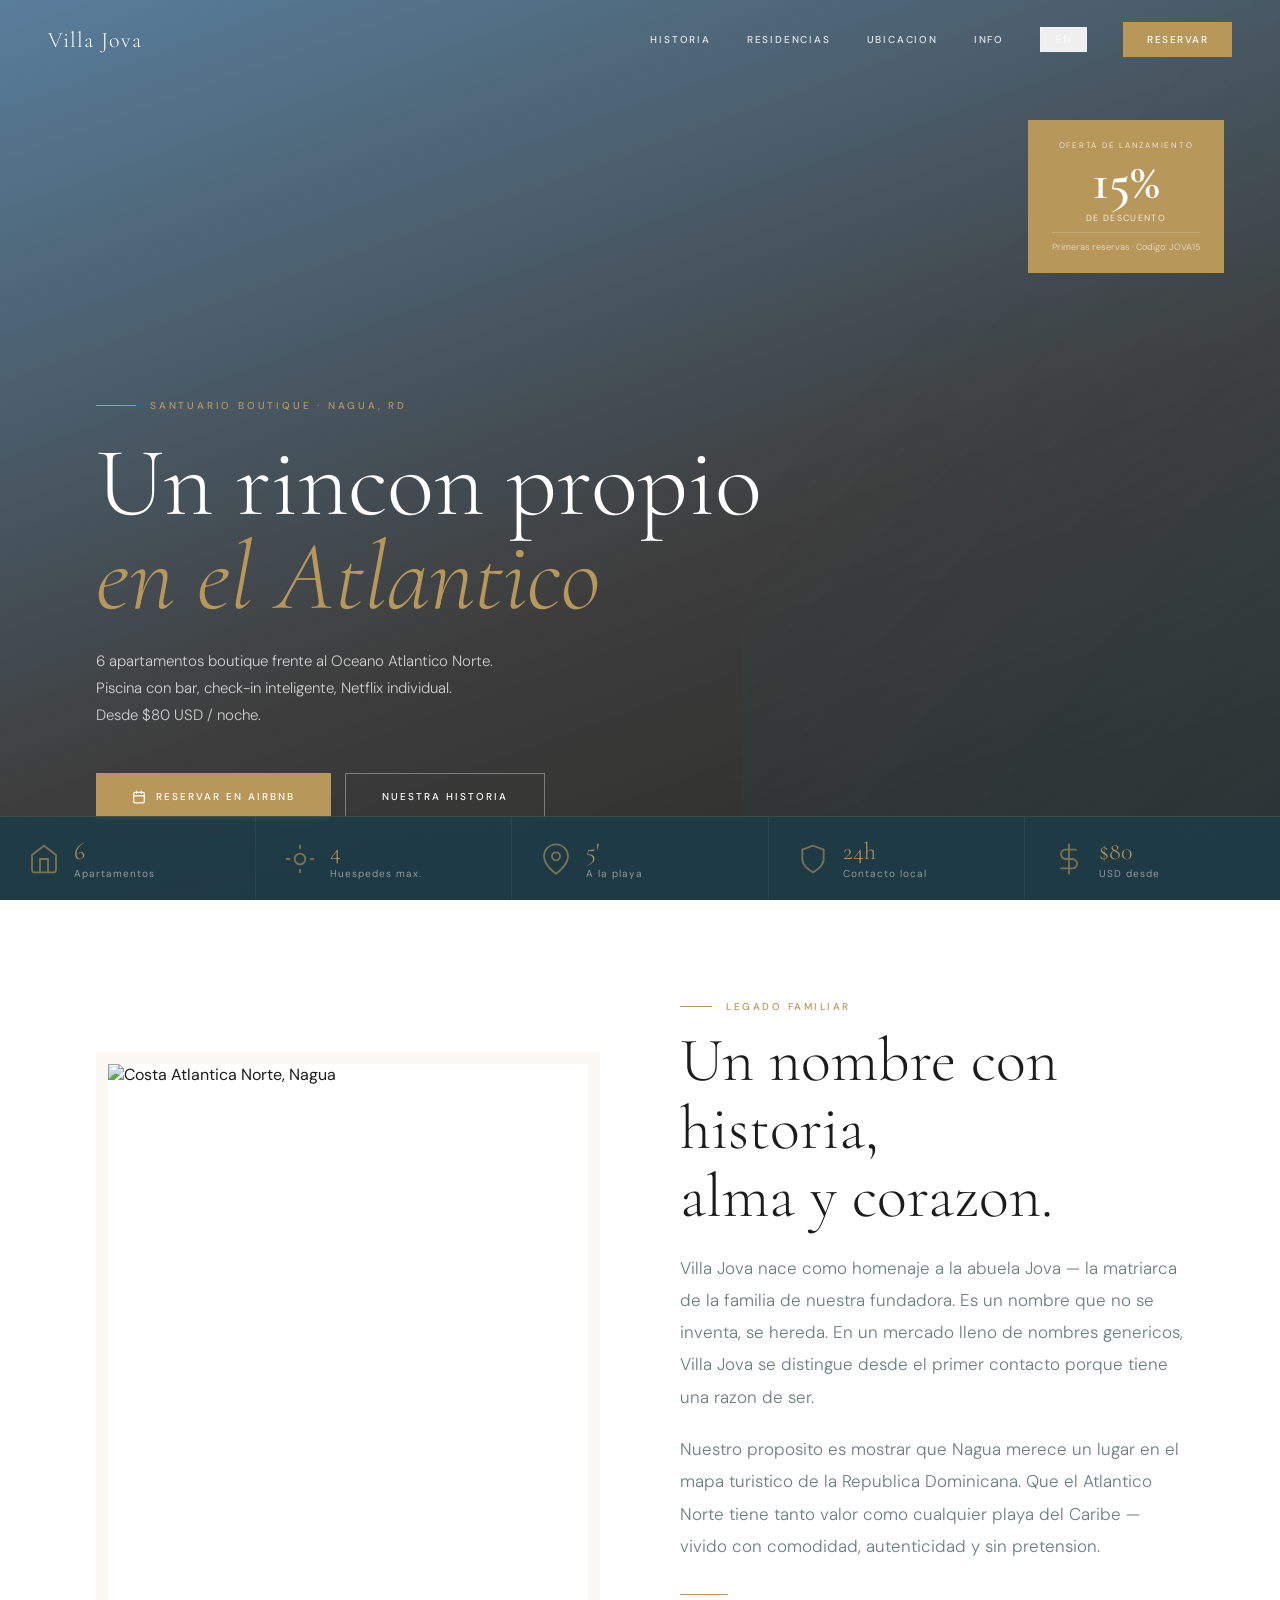
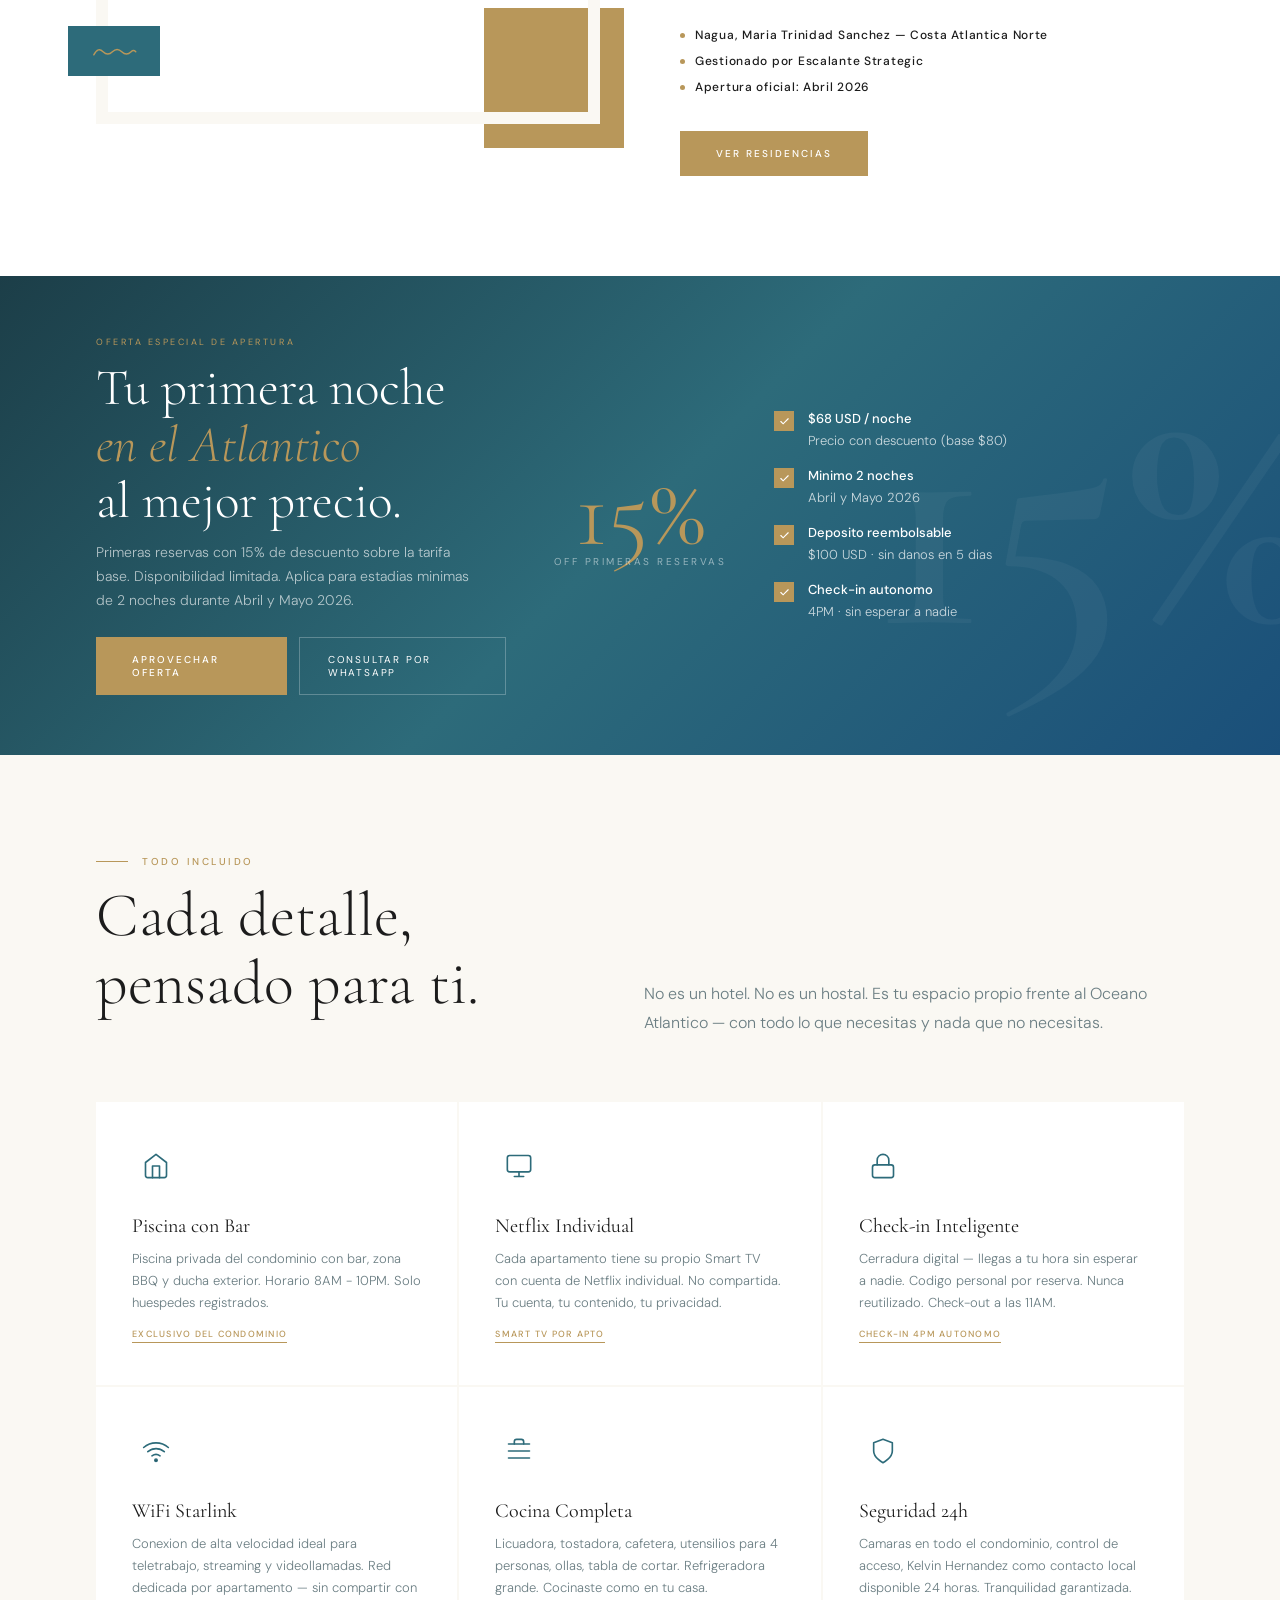
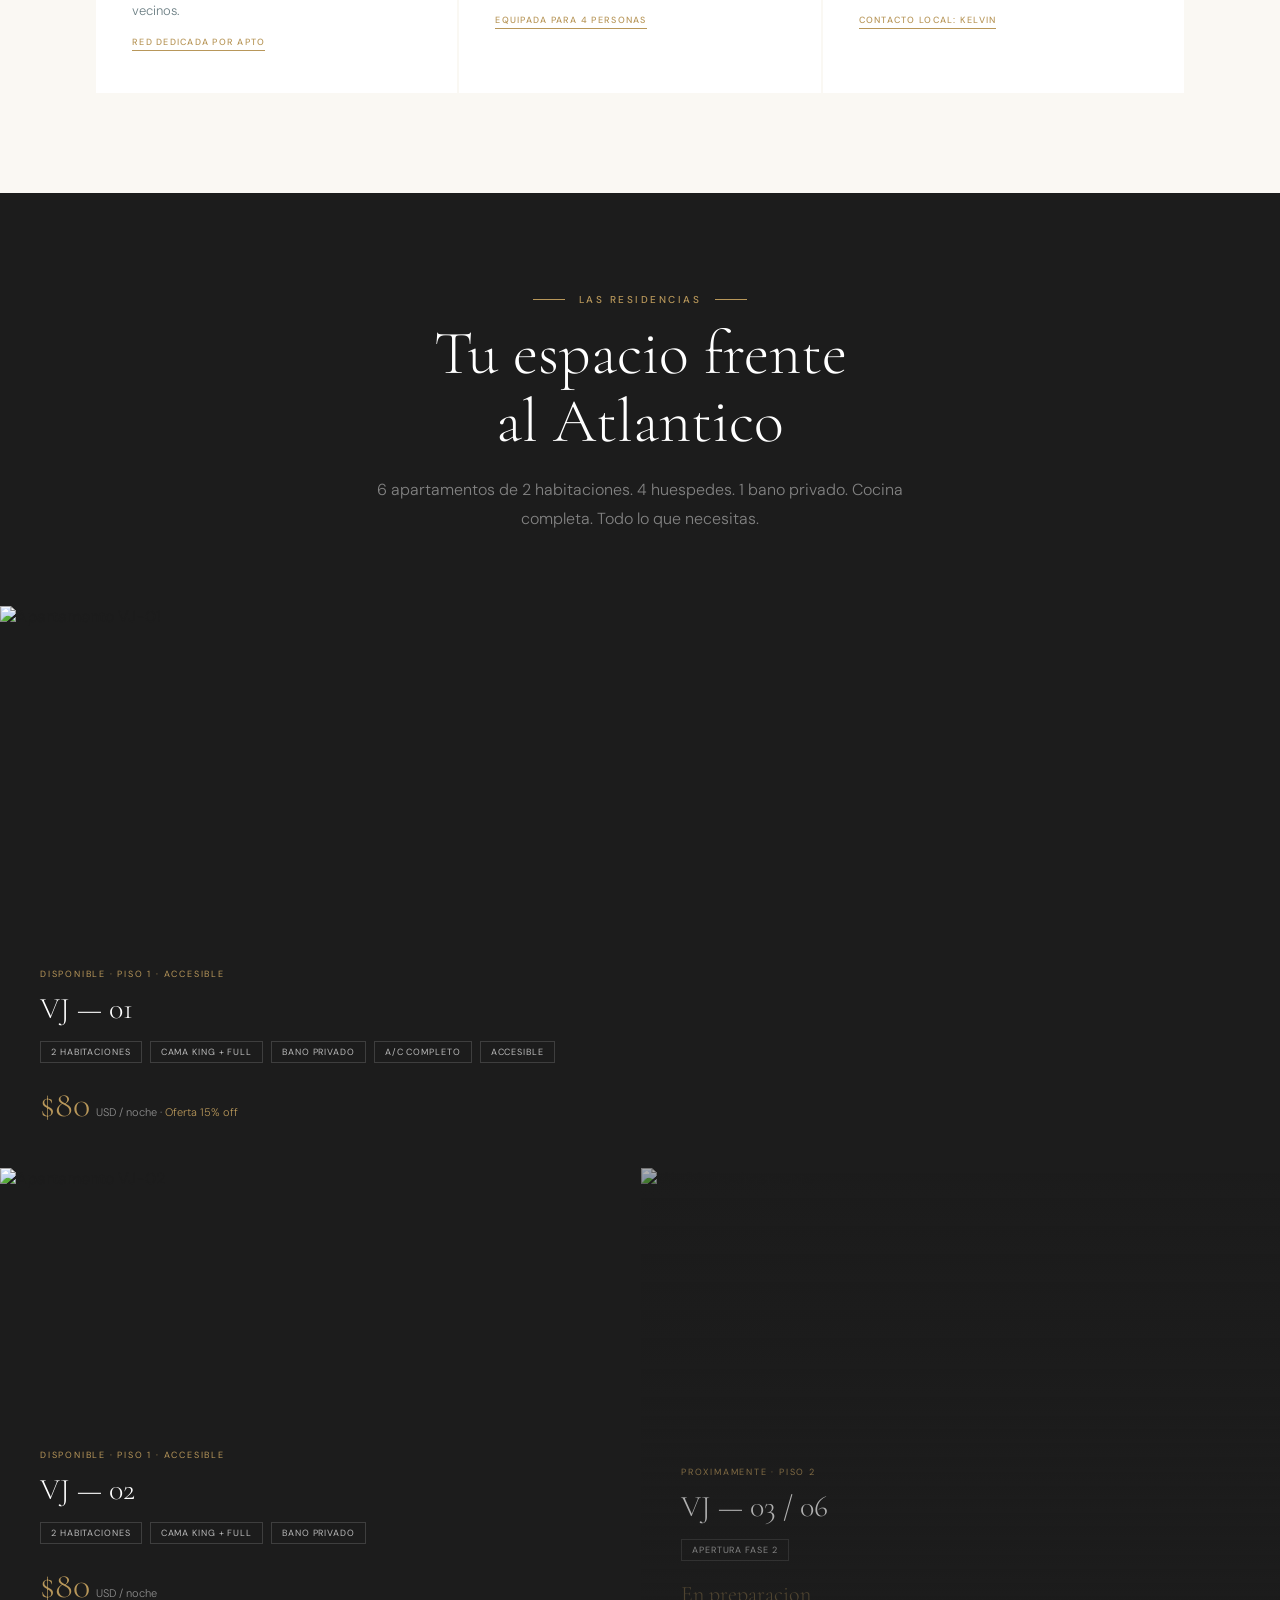
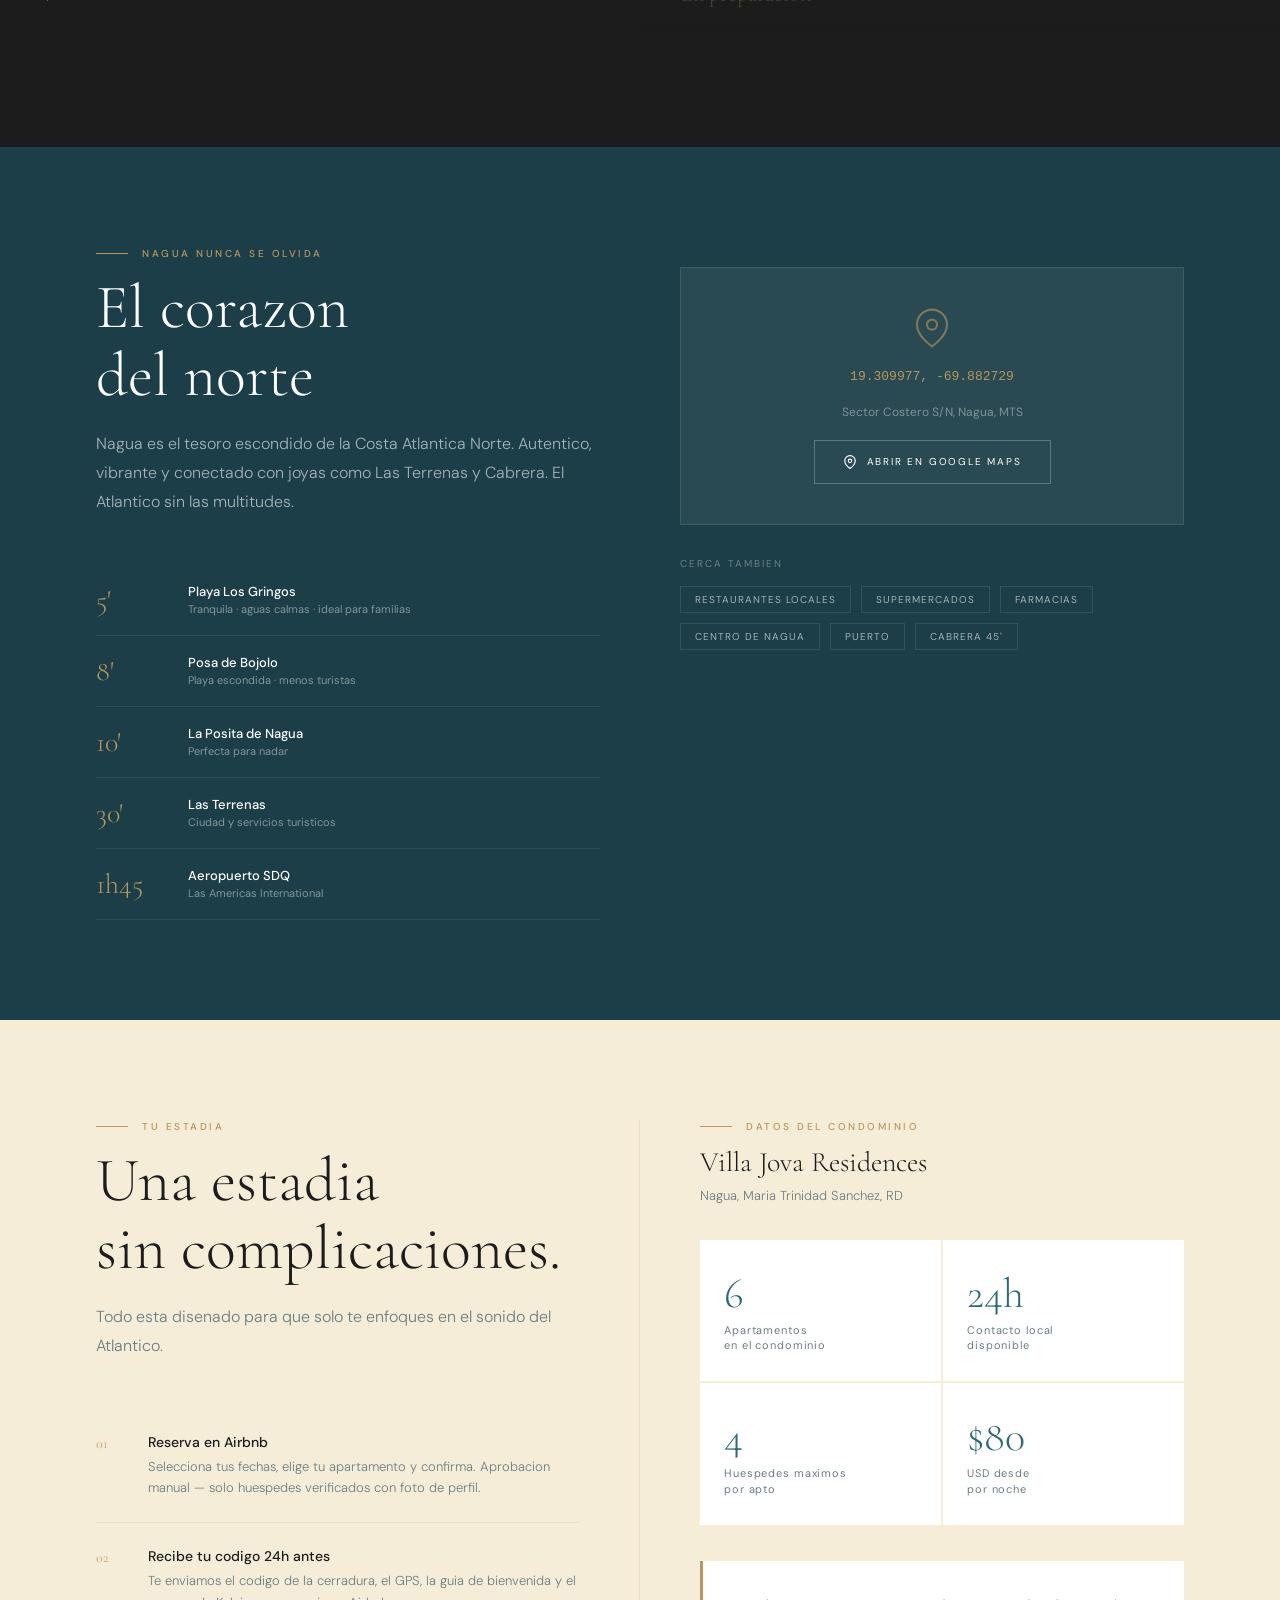
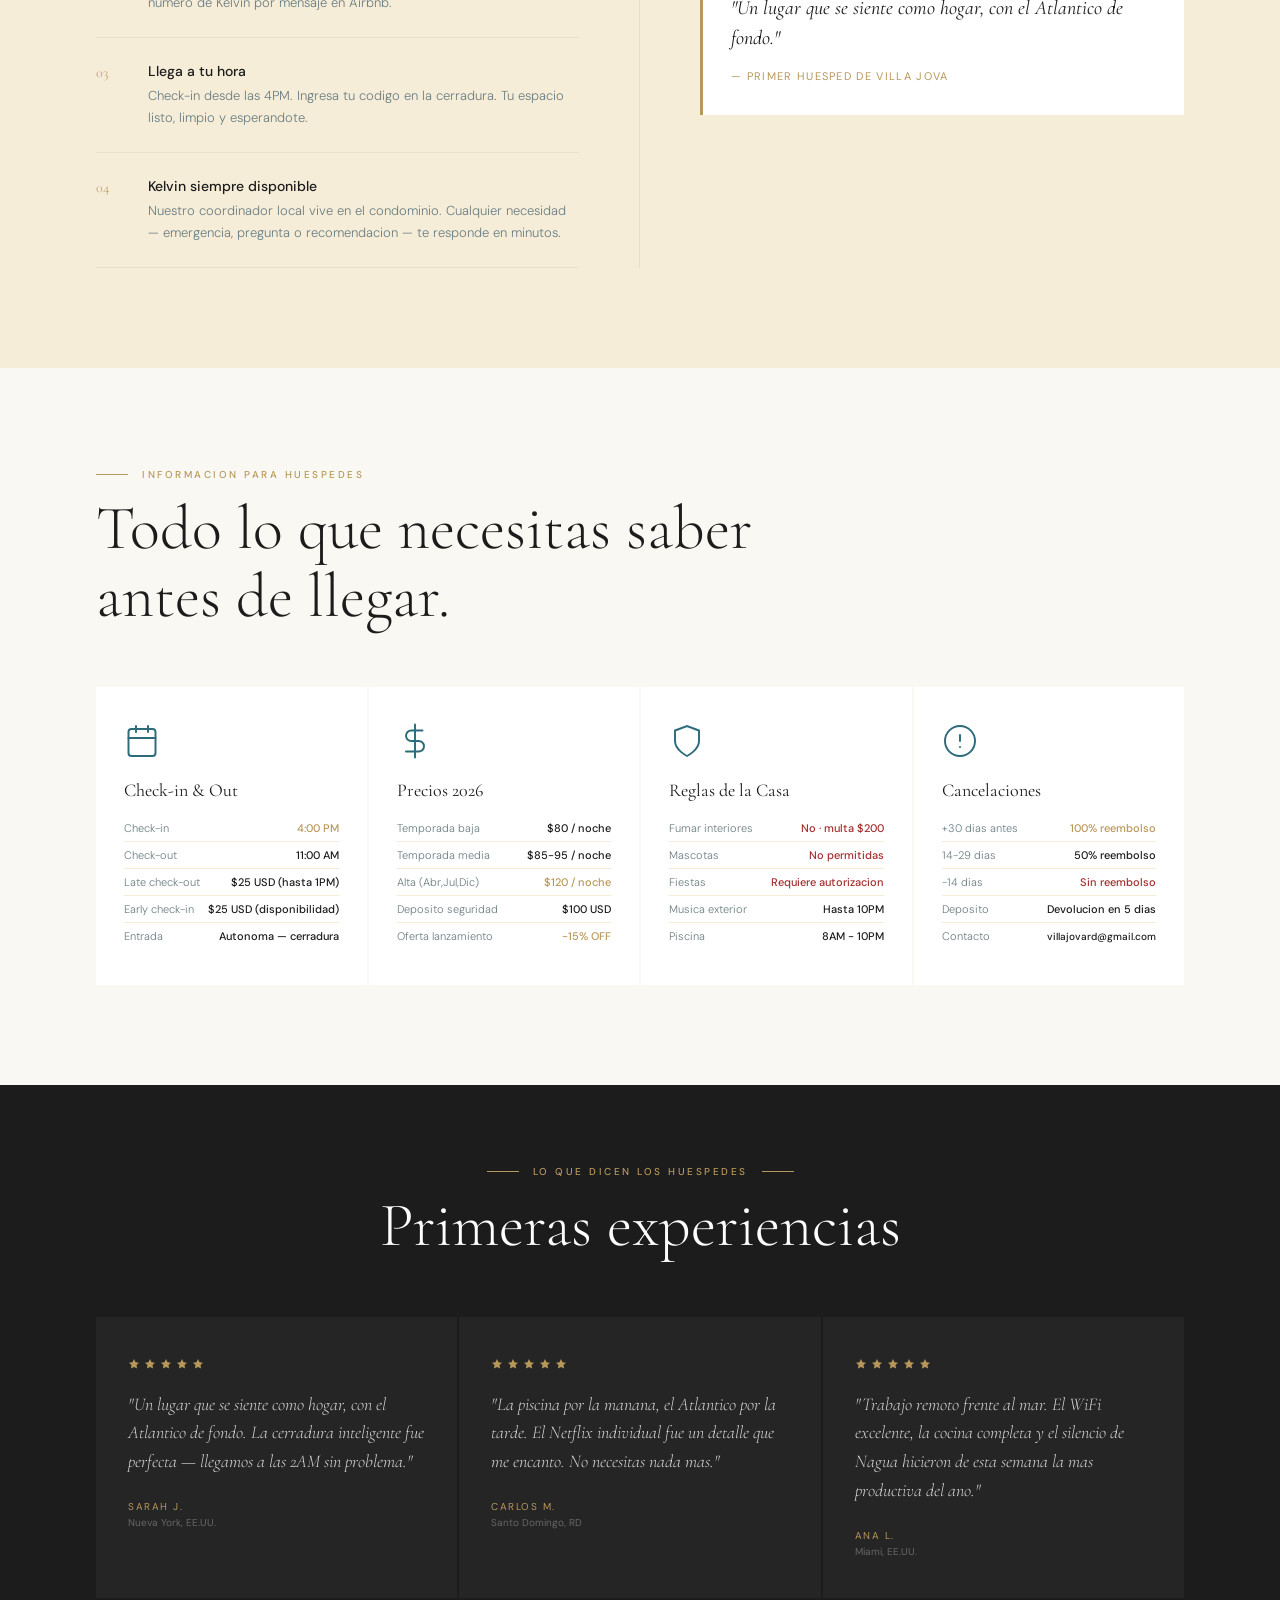
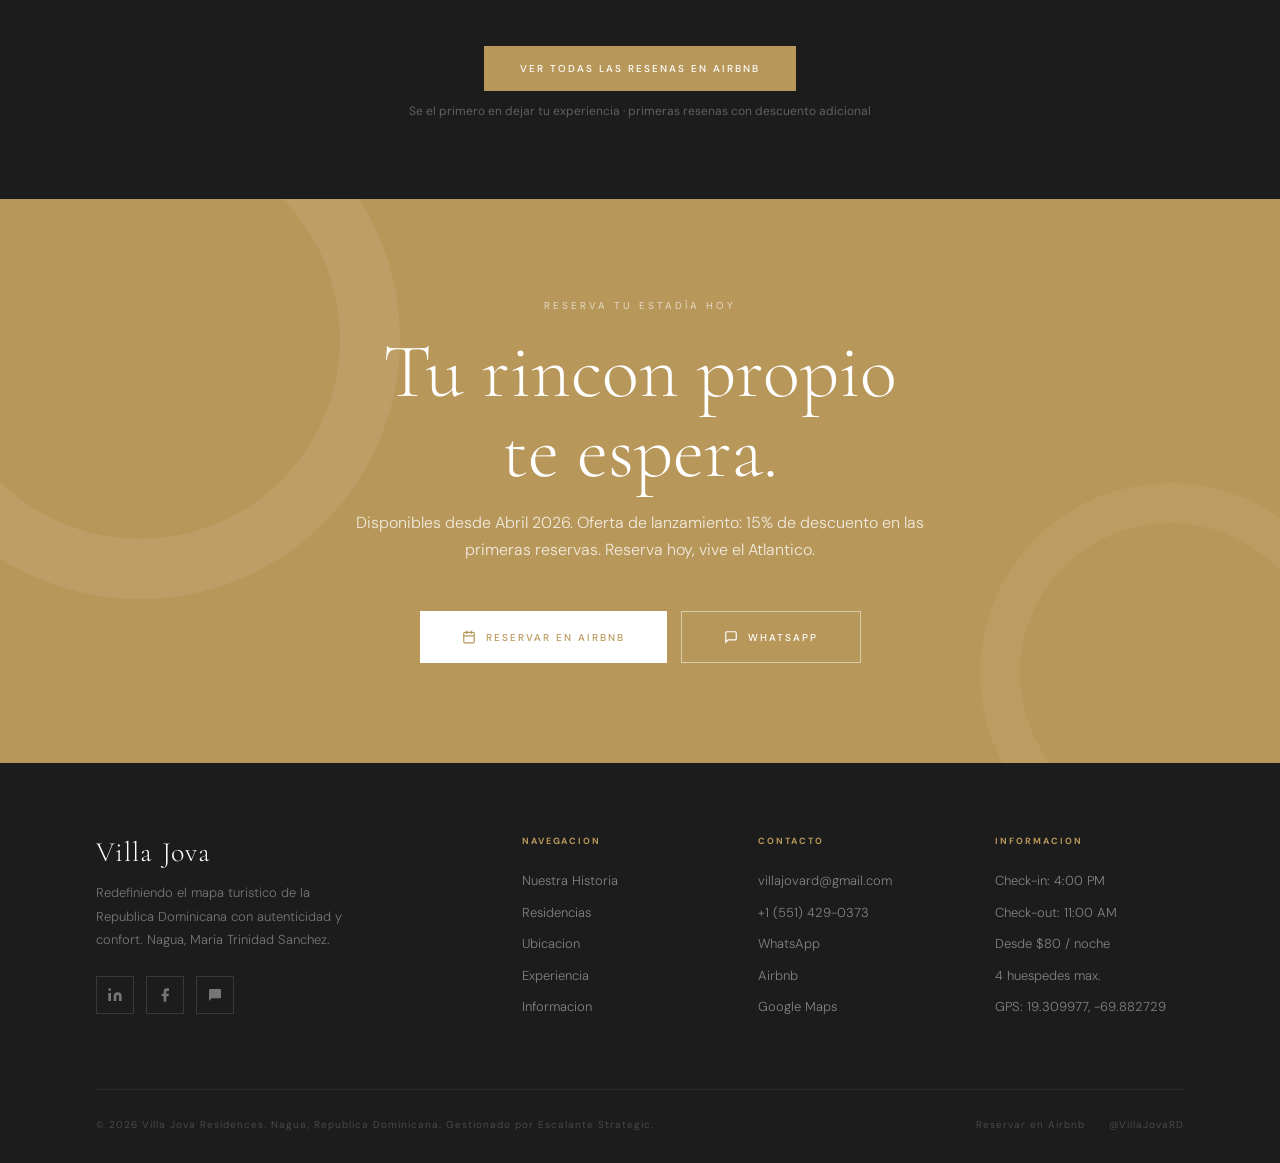
==== commit f8b92ee2: "Update print statement from 'Hello' to 'Goodbye'" ====
--- a/index.html
+++ b/index.html
@@ -921,13 +921,116 @@
   </div>
 </section>
 
+<!-- GUEST INFO -->
+<section id="info">
+  <div class="section-inner">
+    <div class="reveal" style="margin-bottom:56px">
+      <div class="eyebrow"><div class="eyebrow-line"></div><span class="eyebrow-text" data-es="Informacion para huespedes" data-en="Guest information">Informacion para huespedes</span></div>
+      <h2 class="section-title" data-es="Todo lo que necesitas saber<br>antes de llegar." data-en="Everything you need to know<br>before you arrive.">Todo lo que necesitas saber<br>antes de llegar.</h2>
+    </div>
+    <div class="info-grid">
+      <!-- Check-in/out -->
+      <div class="info-card reveal">
+        <div class="info-card-icon"><svg viewBox="0 0 24 24"><rect x="3" y="4" width="18" height="18" rx="2"/><line x1="16" y1="2" x2="16" y2="6"/><line x1="8" y1="2" x2="8" y2="6"/><line x1="3" y1="10" x2="21" y2="10"/></svg></div>
+        <div class="info-card-title" data-es="Check-in & Out" data-en="Check-in & Out">Check-in & Out</div>
+        <div class="info-item"><span class="info-label" data-es="Check-in" data-en="Check-in">Check-in</span><span class="info-value gold">4:00 PM</span></div>
+        <div class="info-item"><span class="info-label" data-es="Check-out" data-en="Check-out">Check-out</span><span class="info-value">11:00 AM</span></div>
+        <div class="info-item"><span class="info-label" data-es="Late check-out" data-en="Late check-out">Late check-out</span><span class="info-value">$25 USD (hasta 1PM)</span></div>
+        <div class="info-item"><span class="info-label" data-es="Early check-in" data-en="Early check-in">Early check-in</span><span class="info-value">$25 USD (disponibilidad)</span></div>
+        <div class="info-item"><span class="info-label" data-es="Entrada" data-en="Entry">Entrada</span><span class="info-value" data-es="Autonoma — cerradura" data-en="Autonomous — lock">Autonoma — cerradura</span></div>
+      </div>
+      <!-- Pricing -->
+      <div class="info-card reveal">
+        <div class="info-card-icon"><svg viewBox="0 0 24 24"><line x1="12" y1="1" x2="12" y2="23"/><path d="M17 5H9.5a3.5 3.5 0 0 0 0 7h5a3.5 3.5 0 0 1 0 7H6"/></svg></div>
+        <div class="info-card-title" data-es="Precios 2026" data-en="Prices 2026">Precios 2026</div>
+        <div class="info-item"><span class="info-label" data-es="Temporada baja" data-en="Low season">Temporada baja</span><span class="info-value">$80 / noche</span></div>
+        <div class="info-item"><span class="info-label" data-es="Temporada media" data-en="Mid season">Temporada media</span><span class="info-value">$85-95 / noche</span></div>
+        <div class="info-item"><span class="info-label" data-es="Alta (Abr,Jul,Dic)" data-en="High (Apr,Jul,Dec)">Alta (Abr,Jul,Dic)</span><span class="info-value gold">$120 / noche</span></div>
+        <div class="info-item"><span class="info-label" data-es="Deposito seguridad" data-en="Security deposit">Deposito seguridad</span><span class="info-value">$100 USD</span></div>
+        <div class="info-item"><span class="info-label" data-es="Oferta lanzamiento" data-en="Launch offer">Oferta lanzamiento</span><span class="info-value gold">-15% OFF</span></div>
+      </div>
+      <!-- Reglas -->
+      <div class="info-card reveal">
+        <div class="info-card-icon"><svg viewBox="0 0 24 24"><path d="M12 22s8-4 8-10V5l-8-3-8 3v7c0 6 8 10 8 10z"/></svg></div>
+        <div class="info-card-title" data-es="Reglas de la Casa" data-en="House Rules">Reglas de la Casa</div>
+        <div class="info-item"><span class="info-label" data-es="Fumar interiores" data-en="Indoor smoking">Fumar interiores</span><span class="info-value red" data-es="No · multa $200" data-en="No · $200 fine">No · multa $200</span></div>
+        <div class="info-item"><span class="info-label" data-es="Mascotas" data-en="Pets">Mascotas</span><span class="info-value red" data-es="No permitidas" data-en="Not allowed">No permitidas</span></div>
+        <div class="info-item"><span class="info-label" data-es="Fiestas" data-en="Parties">Fiestas</span><span class="info-value red" data-es="Requiere autorizacion" data-en="Requires authorization">Requiere autorizacion</span></div>
+        <div class="info-item"><span class="info-label" data-es="Musica exterior" data-en="Outdoor music">Musica exterior</span><span class="info-value" data-es="Hasta 10PM" data-en="Until 10PM">Hasta 10PM</span></div>
+        <div class="info-item"><span class="info-label" data-es="Piscina" data-en="Pool">Piscina</span><span class="info-value" data-es="8AM - 10PM" data-en="8AM - 10PM">8AM - 10PM</span></div>
+      </div>
+      <!-- Cancelacion -->
+      <div class="info-card reveal">
+        <div class="info-card-icon"><svg viewBox="0 0 24 24"><circle cx="12" cy="12" r="10"/><line x1="12" y1="8" x2="12" y2="12"/><line x1="12" y1="16" x2="12.01" y2="16"/></svg></div>
+        <div class="info-card-title" data-es="Cancelaciones" data-en="Cancellations">Cancelaciones</div>
+        <div class="info-item"><span class="info-label" data-es="+30 dias antes" data-en="+30 days before">+30 dias antes</span><span class="info-value gold" data-es="100% reembolso" data-en="100% refund">100% reembolso</span></div>
+        <div class="info-item"><span class="info-label" data-es="14-29 dias" data-en="14-29 days">14-29 dias</span><span class="info-value" data-es="50% reembolso" data-en="50% refund">50% reembolso</span></div>
+        <div class="info-item"><span class="info-label" data-es="-14 dias" data-en="-14 days">-14 dias</span><span class="info-value red" data-es="Sin reembolso" data-en="No refund">Sin reembolso</span></div>
+        <div class="info-item"><span class="info-label" data-es="Deposito" data-en="Deposit">Deposito</span><span class="info-value" data-es="Devolucion en 5 dias" data-en="Return in 5 days">Devolucion en 5 dias</span></div>
+        <div class="info-item"><span class="info-label" data-es="Contacto" data-en="Contact">Contacto</span><span class="info-value" style="font-size:10px">villajovard@gmail.com</span></div>
+      </div>
+    </div>
+  </div>
+</section>
+
+<!-- REVIEWS (placeholder/aspirational) -->
+<section id="reviews">
+  <div class="section-inner">
+    <div class="reveal" style="text-align:center;margin-bottom:56px">
+      <div class="eyebrow" style="justify-content:center"><div class="eyebrow-line"></div><span class="eyebrow-text" data-es="Lo que dicen los huespedes" data-en="What guests say">Lo que dicen los huespedes</span><div class="eyebrow-line"></div></div>
+      <h2 class="section-title" style="color:var(--white)" data-es="Primeras experiencias" data-en="First experiences">Primeras experiencias</h2>
+    </div>
+    <div class="reviews-grid">
+      <div class="review-card reveal">
+        <div class="review-stars">
+          <svg class="star" viewBox="0 0 24 24"><polygon points="12 2 15.09 8.26 22 9.27 17 14.14 18.18 21.02 12 17.77 5.82 21.02 7 14.14 2 9.27 8.91 8.26 12 2"/></svg>
+          <svg class="star" viewBox="0 0 24 24"><polygon points="12 2 15.09 8.26 22 9.27 17 14.14 18.18 21.02 12 17.77 5.82 21.02 7 14.14 2 9.27 8.91 8.26 12 2"/></svg>
+          <svg class="star" viewBox="0 0 24 24"><polygon points="12 2 15.09 8.26 22 9.27 17 14.14 18.18 21.02 12 17.77 5.82 21.02 7 14.14 2 9.27 8.91 8.26 12 2"/></svg>
+          <svg class="star" viewBox="0 0 24 24"><polygon points="12 2 15.09 8.26 22 9.27 17 14.14 18.18 21.02 12 17.77 5.82 21.02 7 14.14 2 9.27 8.91 8.26 12 2"/></svg>
+          <svg class="star" viewBox="0 0 24 24"><polygon points="12 2 15.09 8.26 22 9.27 17 14.14 18.18 21.02 12 17.77 5.82 21.02 7 14.14 2 9.27 8.91 8.26 12 2"/></svg>
+        </div>
+        <p class="review-text" data-es='"Un lugar que se siente como hogar, con el Atlantico de fondo. La cerradura inteligente fue perfecta — llegamos a las 2AM sin problema."' data-en='"A place that feels like home, with the Atlantic in the background. The smart lock was perfect — we arrived at 2AM without any problem."'>"Un lugar que se siente como hogar, con el Atlantico de fondo. La cerradura inteligente fue perfecta — llegamos a las 2AM sin problema."</p>
+        <div class="review-author">Sarah J.</div>
+        <div class="review-city" data-es="Nueva York, EE.UU." data-en="New York, USA">Nueva York, EE.UU.</div>
+      </div>
+      <div class="review-card reveal">
+        <div class="review-stars">
+          <svg class="star" viewBox="0 0 24 24"><polygon points="12 2 15.09 8.26 22 9.27 17 14.14 18.18 21.02 12 17.77 5.82 21.02 7 14.14 2 9.27 8.91 8.26 12 2"/></svg>
+          <svg class="star" viewBox="0 0 24 24"><polygon points="12 2 15.09 8.26 22 9.27 17 14.14 18.18 21.02 12 17.77 5.82 21.02 7 14.14 2 9.27 8.91 8.26 12 2"/></svg>
+          <svg class="star" viewBox="0 0 24 24"><polygon points="12 2 15.09 8.26 22 9.27 17 14.14 18.18 21.02 12 17.77 5.82 21.02 7 14.14 2 9.27 8.91 8.26 12 2"/></svg>
+          <svg class="star" viewBox="0 0 24 24"><polygon points="12 2 15.09 8.26 22 9.27 17 14.14 18.18 21.02 12 17.77 5.82 21.02 7 14.14 2 9.27 8.91 8.26 12 2"/></svg>
+          <svg class="star" viewBox="0 0 24 24"><polygon points="12 2 15.09 8.26 22 9.27 17 14.14 18.18 21.02 12 17.77 5.82 21.02 7 14.14 2 9.27 8.91 8.26 12 2"/></svg>
+        </div>
+        <p class="review-text" data-es='"La piscina por la manana, el Atlantico por la tarde. El Netflix individual fue un detalle que me encanto. No necesitas nada mas."' data-en='"The pool in the morning, the Atlantic in the afternoon. The individual Netflix was a detail I loved. You don\'t need anything else."'>"La piscina por la manana, el Atlantico por la tarde. El Netflix individual fue un detalle que me encanto. No necesitas nada mas."</p>
+        <div class="review-author">Carlos M.</div>
+        <div class="review-city" data-es="Santo Domingo, RD" data-en="Santo Domingo, DR">Santo Domingo, RD</div>
+      </div>
+      <div class="review-card reveal">
+        <div class="review-stars">
+          <svg class="star" viewBox="0 0 24 24"><polygon points="12 2 15.09 8.26 22 9.27 17 14.14 18.18 21.02 12 17.77 5.82 21.02 7 14.14 2 9.27 8.91 8.26 12 2"/></svg>
+          <svg class="star" viewBox="0 0 24 24"><polygon points="12 2 15.09 8.26 22 9.27 17 14.14 18.18 21.02 12 17.77 5.82 21.02 7 14.14 2 9.27 8.91 8.26 12 2"/></svg>
+          <svg class="star" viewBox="0 0 24 24"><polygon points="12 2 15.09 8.26 22 9.27 17 14.14 18.18 21.02 12 17.77 5.82 21.02 7 14.14 2 9.27 8.91 8.26 12 2"/></svg>
+          <svg class="star" viewBox="0 0 24 24"><polygon points="12 2 15.09 8.26 22 9.27 17 14.14 18.18 21.02 12 17.77 5.82 21.02 7 14.14 2 9.27 8.91 8.26 12 2"/></svg>
+          <svg class="star" viewBox="0 0 24 24"><polygon points="12 2 15.09 8.26 22 9.27 17 14.14 18.18 21.02 12 17.77 5.82 21.02 7 14.14 2 9.27 8.91 8.26 12 2"/></svg>
+        </div>
+        <p class="review-text" data-es='"Trabajo remoto frente al mar. El WiFi excelente, la cocina completa y el silencio de Nagua hicieron de esta semana la mas productiva del ano."' data-en='"Remote work facing the sea. Excellent WiFi, full kitchen and the silence of Nagua made this week the most productive of the year."'>"Trabajo remoto frente al mar. El WiFi excelente, la cocina completa y el silencio de Nagua hicieron de esta semana la mas productiva del ano."</p>
+        <div class="review-author">Ana L.</div>
+        <div class="review-city" data-es="Miami, EE.UU." data-en="Miami, USA">Miami, EE.UU.</div>
+      </div>
+    </div>
+    <div class="reviews-cta">
+      <a href="https://www.airbnb.com/p/villajovardnagua" target="_blank" class="btn-gold" data-es="Ver todas las resenas en Airbnb" data-en="See all reviews on Airbnb">Ver todas las resenas en Airbnb</a>
+      <p class="reviews-note" data-es="Sé el primero en dejar tu experiencia · primeras resenas con descuento adicional" data-en="Be the first to leave your experience · first reviews with additional discount">Se el primero en dejar tu experiencia · primeras resenas con descuento adicional</p>
+    </div>
+  </div>
+</section>
 
 <!-- CTA FINAL -->
 <section id="cta">
   <div class="cta-inner reveal">
     <div class="cta-eyebrow" data-es="Reserva tu estadía hoy" data-en="Book your stay today">Reserva tu estadía hoy</div>
     <h2 class="cta-title" data-es="Tu rincon propio<br>te espera." data-en="Your own corner<br>awaits.">Tu rincon propio<br>te espera.</h2>
-    <p class="cta-sub" data-es="Disponibles desde Mayo 2026. Oferta de lanzamiento: 15% de descuento en las primeras reservas. Reserva hoy, vive el Atlantico." data-en="Available from April 2026. Launch offer: 15% off first bookings. Book today, live the Atlantic.">Disponibles desde Abril 2026. Oferta de lanzamiento: 15% de descuento en las primeras reservas. Reserva hoy, vive el Atlantico.</p>
+    <p class="cta-sub" data-es="Disponibles desde Abril 2026. Oferta de lanzamiento: 15% de descuento en las primeras reservas. Reserva hoy, vive el Atlantico." data-en="Available from April 2026. Launch offer: 15% off first bookings. Book today, live the Atlantic.">Disponibles desde Abril 2026. Oferta de lanzamiento: 15% de descuento en las primeras reservas. Reserva hoy, vive el Atlantico.</p>
     <div class="cta-btns">
       <a href="https://www.airbnb.com/p/villajovardnagua" target="_blank" class="btn-white" data-es="Reservar en Airbnb" data-en="Book on Airbnb">
         <svg width="14" height="14" viewBox="0 0 24 24" fill="none" stroke="currentColor" stroke-width="2" stroke-linecap="round"><rect x="3" y="4" width="18" height="18" rx="2"/><line x1="16" y1="2" x2="16" y2="6"/><line x1="8" y1="2" x2="8" y2="6"/><line x1="3" y1="10" x2="21" y2="10"/></svg>
